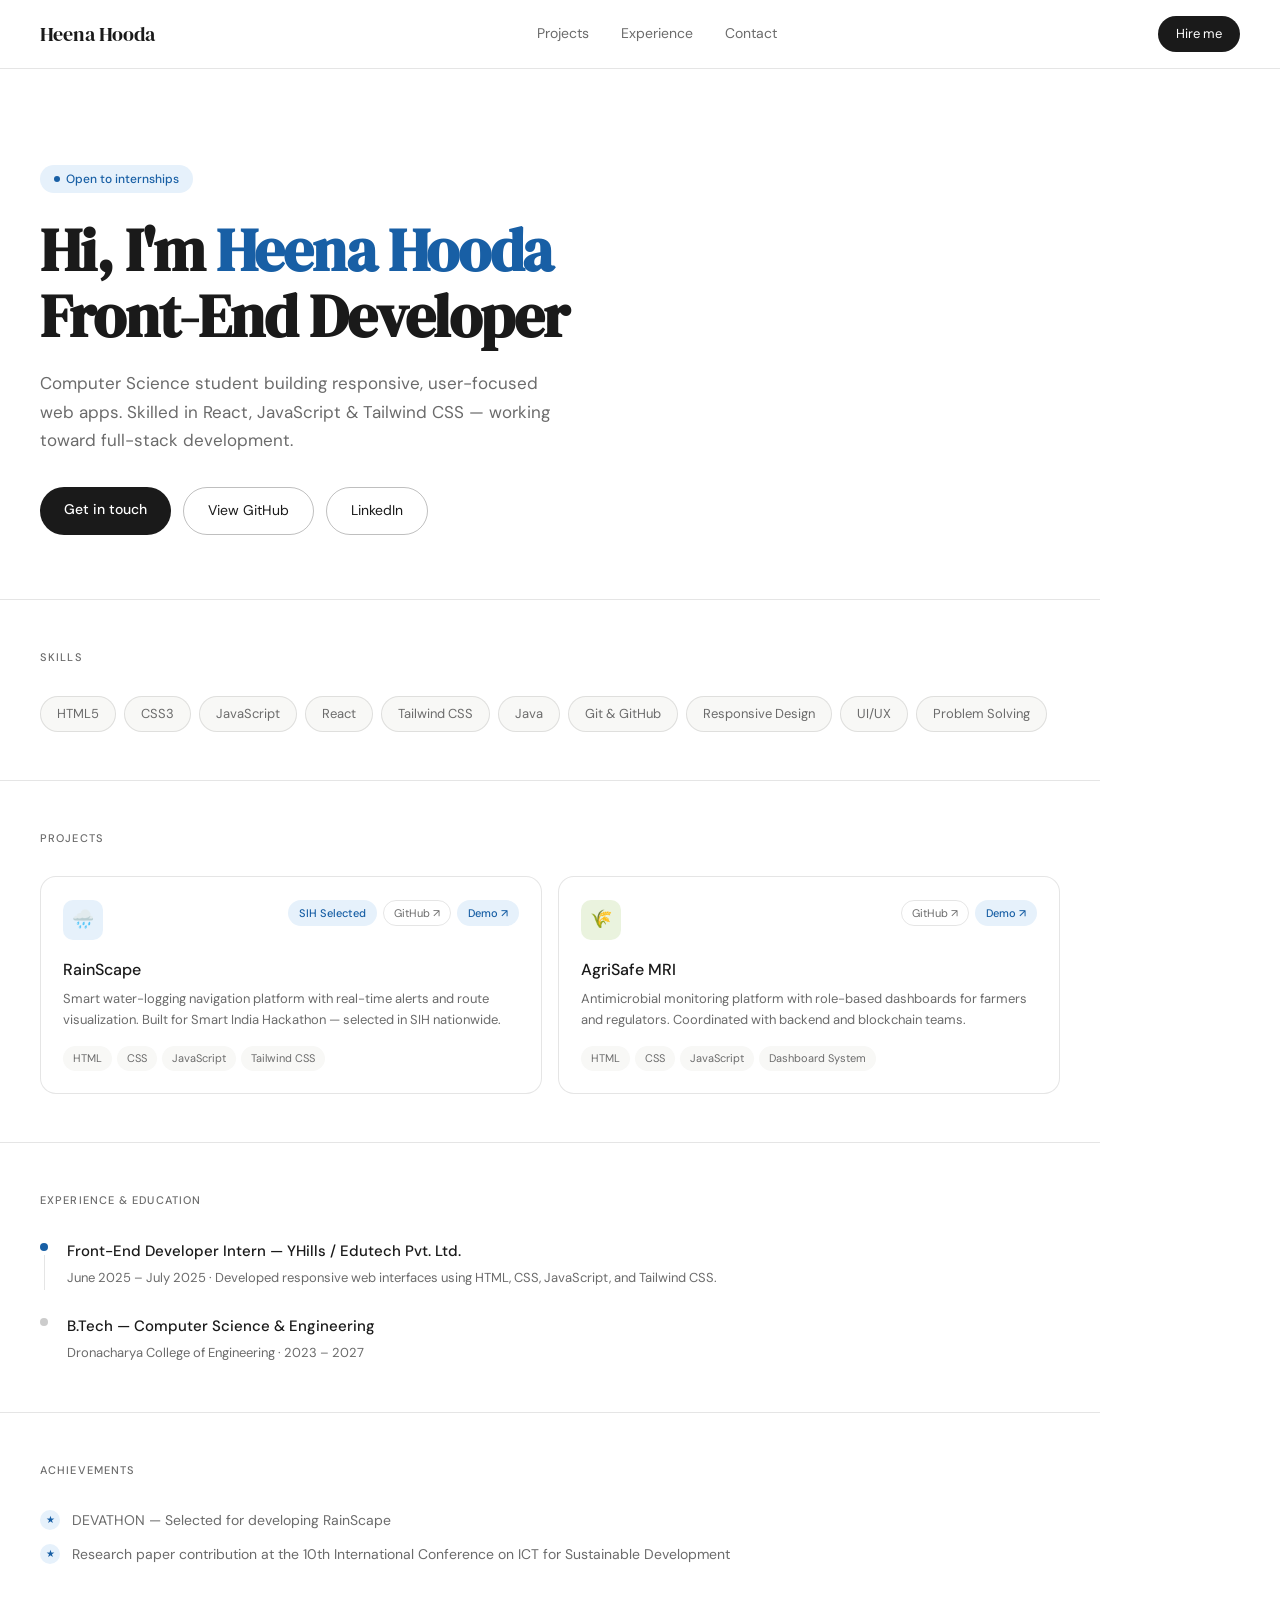
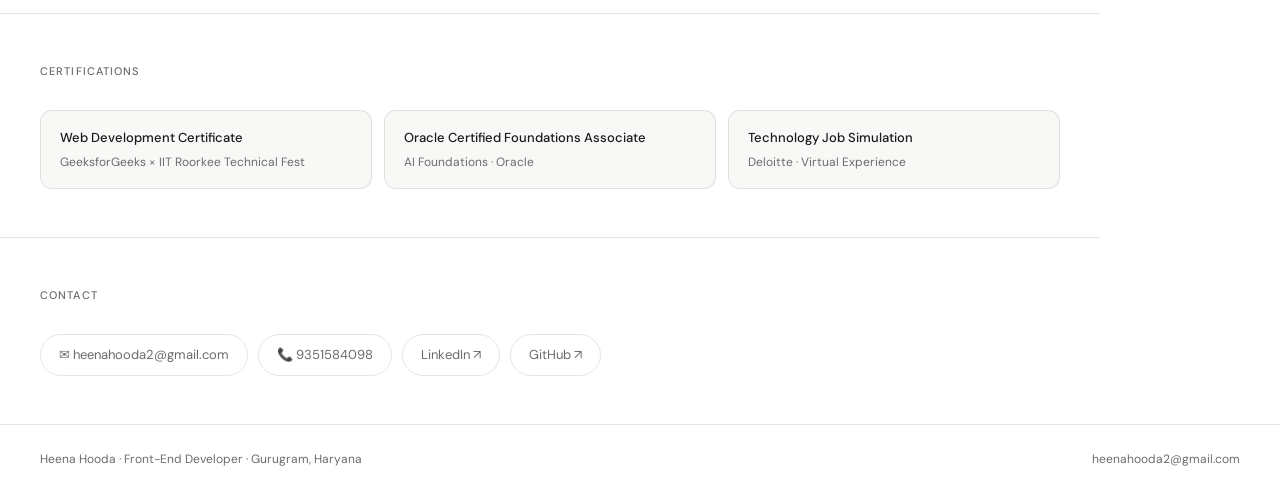
==== index.html @ 55fb8c52 "Update achievement description in index.html" ====
<!DOCTYPE html>
<html lang="en">
<head>
<meta charset="UTF-8">
<meta name="viewport" content="width=device-width, initial-scale=1.0">
<title>Heena Hooda — Front-End Developer</title>
<link href="https://fonts.googleapis.com/css2?family=DM+Sans:wght@300;400;500&family=DM+Serif+Display&display=swap" rel="stylesheet">
<style>
  *, *::before, *::after { margin: 0; padding: 0; box-sizing: border-box; }
  :root {
    --blue: #185FA5;
    --blue-light: #E6F1FB;
    --text: #1a1a1a;
    --muted: #6b6b6b;
    --border: rgba(0,0,0,0.1);
    --bg: #ffffff;
    --bg2: #f8f8f6;
  }
  html { scroll-behavior: smooth; }
  body { font-family: 'DM Sans', sans-serif; color: var(--text); background: var(--bg); font-size: 15px; line-height: 1.7; }
  a { text-decoration: none; color: inherit; }

  nav {
    position: sticky; top: 0; z-index: 100;
    background: rgba(255,255,255,0.92);
    backdrop-filter: blur(12px);
    border-bottom: 0.5px solid var(--border);
    display: flex; justify-content: space-between; align-items: center;
    padding: 1rem 2.5rem;
  }
  .nav-logo { font-family: 'DM Serif Display', serif; font-size: 20px; }
  .nav-links { display: flex; gap: 2rem; }
  .nav-links a { font-size: 14px; color: var(--muted); transition: color 0.2s; }
  .nav-links a:hover { color: var(--text); }
  .nav-cta { font-size: 13px; padding: 7px 18px; background: var(--text); color: white; border-radius: 100px; transition: opacity 0.2s; }
  .nav-cta:hover { opacity: 0.8; }

  .hero { padding: 6rem 2.5rem 4rem; max-width: 900px; }
  .hero-badge {
    display: inline-flex; align-items: center; gap: 6px;
    font-size: 12px; color: var(--blue); background: var(--blue-light);
    border-radius: 100px; padding: 4px 14px; margin-bottom: 1.5rem; font-weight: 500;
  }
  .hero-badge::before {
    content: ''; width: 6px; height: 6px; border-radius: 50%; background: var(--blue);
    animation: pulse 2s infinite;
  }
  @keyframes pulse { 0%,100%{opacity:1} 50%{opacity:0.3} }
  .hero h1 { font-family: 'DM Serif Display', serif; font-size: clamp(36px,6vw,60px); line-height: 1.1; letter-spacing: -1px; margin-bottom: 1.2rem; }
  .hero h1 em { font-style: normal; color: var(--blue); }
  .hero-sub { font-size: 17px; color: var(--muted); max-width: 520px; margin-bottom: 2rem; }
  .hero-btns { display: flex; gap: 12px; flex-wrap: wrap; }
  .btn-dark { background: var(--text); color: white; padding: 11px 24px; border-radius: 100px; font-size: 14px; font-weight: 500; transition: opacity 0.2s; }
  .btn-dark:hover { opacity: 0.8; }
  .btn-outline { background: transparent; color: var(--text); padding: 11px 24px; border-radius: 100px; font-size: 14px; border: 0.5px solid rgba(0,0,0,0.25); transition: border-color 0.2s; }
  .btn-outline:hover { border-color: var(--text); }

  section { padding: 3rem 2.5rem; border-top: 0.5px solid var(--border); max-width: 1100px; }
  .section-label { font-size: 11px; font-weight: 500; letter-spacing: 0.1em; text-transform: uppercase; color: var(--muted); margin-bottom: 1.8rem; }

  .skills-wrap { display: flex; flex-wrap: wrap; gap: 8px; }
  .skill { font-size: 13px; padding: 6px 16px; border-radius: 100px; border: 0.5px solid var(--border); color: var(--muted); background: var(--bg2); transition: border-color 0.2s, color 0.2s; }
  .skill:hover { border-color: var(--text); color: var(--text); }

  .projects-grid { display: grid; grid-template-columns: repeat(auto-fit, minmax(280px, 1fr)); gap: 16px; }
  .project-card { border: 0.5px solid var(--border); border-radius: 16px; padding: 1.4rem; background: var(--bg); transition: border-color 0.2s, transform 0.2s; }
  .project-card:hover { border-color: rgba(0,0,0,0.25); transform: translateY(-2px); }
  .card-top { display: flex; justify-content: space-between; align-items: flex-start; margin-bottom: 1rem; }
  .card-icon { width: 40px; height: 40px; border-radius: 10px; display: flex; align-items: center; justify-content: center; font-size: 18px; }
  .card-links { display: flex; gap: 6px; align-items: center; }
  .chip { font-size: 11px; padding: 3px 10px; border-radius: 100px; border: 0.5px solid var(--border); color: var(--muted); transition: color 0.2s; }
  .chip:hover { color: var(--text); }
  .chip-blue { background: var(--blue-light); color: var(--blue); border-color: transparent; font-weight: 500; }
  .card-title { font-size: 16px; font-weight: 500; margin-bottom: 6px; }
  .card-desc { font-size: 13px; color: var(--muted); line-height: 1.6; margin-bottom: 1rem; }
  .tag-row { display: flex; flex-wrap: wrap; gap: 5px; }
  .tag { font-size: 11px; padding: 3px 10px; border-radius: 100px; background: var(--bg2); color: var(--muted); }

  .timeline { display: flex; flex-direction: column; gap: 1.5rem; }
  .tl-item { display: flex; gap: 1.2rem; }
  .tl-left { display: flex; flex-direction: column; align-items: center; gap: 4px; padding-top: 4px; }
  .tl-dot { width: 8px; height: 8px; border-radius: 50%; background: var(--blue); flex-shrink: 0; }
  .tl-dot.gray { background: #ccc; }
  .tl-line { width: 1px; flex: 1; background: var(--border); min-height: 30px; }
  .tl-title { font-size: 15px; font-weight: 500; }
  .tl-sub { font-size: 13px; color: var(--muted); margin-top: 3px; }

  .ach-list { display: flex; flex-direction: column; gap: 12px; }
  .ach-item { display: flex; gap: 12px; align-items: flex-start; font-size: 14px; color: var(--muted); line-height: 1.6; }
  .ach-mark { width: 20px; height: 20px; border-radius: 50%; background: var(--blue-light); color: var(--blue); display: flex; align-items: center; justify-content: center; font-size: 10px; font-weight: 500; flex-shrink: 0; margin-top: 1px; }

  .cert-grid { display: grid; grid-template-columns: repeat(auto-fit, minmax(200px, 1fr)); gap: 12px; }
  .cert-card { border: 0.5px solid var(--border); border-radius: 12px; padding: 1rem 1.2rem; background: var(--bg2); }
  .cert-name { font-size: 13px; font-weight: 500; margin-bottom: 3px; }
  .cert-by { font-size: 12px; color: var(--muted); }

  .contact-chips { display: flex; flex-wrap: wrap; gap: 10px; }
  .contact-chip { display: flex; align-items: center; gap: 8px; font-size: 13px; color: var(--muted); border: 0.5px solid var(--border); padding: 9px 18px; border-radius: 100px; transition: color 0.2s, border-color 0.2s; }
  .contact-chip:hover { color: var(--text); border-color: rgba(0,0,0,0.3); }

  footer { border-top: 0.5px solid var(--border); padding: 1.5rem 2.5rem; font-size: 12px; color: var(--muted); display: flex; justify-content: space-between; flex-wrap: wrap; gap: 8px; }

  .fade-in { opacity: 0; transform: translateY(16px); transition: opacity 0.5s ease, transform 0.5s ease; }
  .fade-in.visible { opacity: 1; transform: translateY(0); }

  @media (max-width: 600px) {
    nav { padding: 1rem 1.2rem; }
    .nav-links { display: none; }
    .hero { padding: 3rem 1.2rem 2rem; }
    section { padding: 2rem 1.2rem; }
    footer { padding: 1rem 1.2rem; }
  }
</style>
</head>
<body>

<nav>
  <div class="nav-logo">Heena Hooda</div>
  <div class="nav-links">
    <a href="#projects">Projects</a>
    <a href="#experience">Experience</a>
    <a href="#contact">Contact</a>
  </div>
  <a class="nav-cta" href="mailto:heenahooda2@gmail.com">Hire me</a>
</nav>

<div class="hero fade-in">
  <div class="hero-badge">Open to internships</div>
  <h1>Hi, I'm <em>Heena Hooda</em><br>Front-End Developer</h1>
  <p class="hero-sub">Computer Science student building responsive, user-focused web apps. Skilled in React, JavaScript & Tailwind CSS — working toward full-stack development.</p>
  <div class="hero-btns">
    <a class="btn-dark" href="mailto:heenahooda2@gmail.com">Get in touch</a>
    <a class="btn-outline" href="https://github.com/heenahooda" target="_blank">View GitHub</a>
    <a class="btn-outline" href="https://linkedin.com/in/heena-hooda-870b40323" target="_blank">LinkedIn</a>
  </div>
</div>

<section class="fade-in">
  <div class="section-label">Skills</div>
  <div class="skills-wrap">
    <span class="skill">HTML5</span>
    <span class="skill">CSS3</span>
    <span class="skill">JavaScript</span>
    <span class="skill">React</span>
    <span class="skill">Tailwind CSS</span>
    <span class="skill">Java</span>
    <span class="skill">Git & GitHub</span>
    <span class="skill">Responsive Design</span>
    <span class="skill">UI/UX</span>
    <span class="skill">Problem Solving</span>
  </div>
</section>

<section id="projects" class="fade-in">
  <div class="section-label">Projects</div>
  <div class="projects-grid">
    <div class="project-card">
      <div class="card-top">
        <div class="card-icon" style="background:#E6F1FB;">🌧️</div>
        <div class="card-links">
          <span class="chip chip-blue">SIH Selected </span>
          <a class="chip" href="https://github.com/heenahooda/rainyscape-" target="_blank">GitHub ↗</a>
          <a class="chip chip-blue" href="https://github.com/heenahooda/rainyscape-" target="_blank">Demo ↗</a>
        </div>
      </div>
      <div class="card-title">RainScape</div>
      <div class="card-desc">Smart water-logging navigation platform with real-time alerts and route visualization. Built for Smart India Hackathon — selected in SIH nationwide.</div>
      <div class="tag-row">
        <span class="tag">HTML</span><span class="tag">CSS</span><span class="tag">JavaScript</span><span class="tag">Tailwind CSS</span>
      </div>
    </div>
    <div class="project-card">
      <div class="card-top">
        <div class="card-icon" style="background:#EAF3DE;">🌾</div>
        <div class="card-links">
          <a class="chip" href="https://github.com/heenahooda/agrismarty" target="_blank">GitHub ↗</a>
<a class="chip chip-blue" href="https://github.com/heenahooda/agrismarty" target="_blank">Demo ↗</a>
        </div>
      </div>
      <div class="card-title">AgriSafe MRI</div>
      <div class="card-desc">Antimicrobial monitoring platform with role-based dashboards for farmers and regulators. Coordinated with backend and blockchain teams.</div>
      <div class="tag-row">
        <span class="tag">HTML</span><span class="tag">CSS</span><span class="tag">JavaScript</span><span class="tag">Dashboard System</span>
      </div>
    </div>
  </div>
</section>

<section id="experience" class="fade-in">
  <div class="section-label">Experience & Education</div>
  <div class="timeline">
    <div class="tl-item">
      <div class="tl-left"><div class="tl-dot"></div><div class="tl-line"></div></div>
      <div>
        <div class="tl-title">Front-End Developer Intern — YHills / Edutech Pvt. Ltd.</div>
        <div class="tl-sub">June 2025 – July 2025 · Developed responsive web interfaces using HTML, CSS, JavaScript, and Tailwind CSS.</div>
      </div>
    </div>
    <div class="tl-item">
      <div class="tl-left"><div class="tl-dot gray"></div></div>
      <div>
        <div class="tl-title">B.Tech — Computer Science & Engineering</div>
        <div class="tl-sub">Dronacharya College of Engineering · 2023 – 2027</div>
      </div>
    </div>
  </div>
</section>

<section class="fade-in">
  <div class="section-label">Achievements</div>
  <div class="ach-list">
    <div class="ach-item"><div class="ach-mark">★</div> DEVATHON  — Selected for developing RainScape</div>
    <div class="ach-item"><div class="ach-mark">★</div>Research paper contribution at the 10th International Conference on ICT for Sustainable Development</div>
  </div>
</section>

<section class="fade-in">
  <div class="section-label">Certifications</div>
  <div class="cert-grid">
    <div class="cert-card"><div class="cert-name">Web Development Certificate</div><div class="cert-by">GeeksforGeeks × IIT Roorkee Technical Fest</div></div>
    <div class="cert-card"><div class="cert-name">Oracle Certified Foundations Associate</div><div class="cert-by">AI Foundations · Oracle</div></div>
    <div class="cert-card"><div class="cert-name">Technology Job Simulation</div><div class="cert-by">Deloitte · Virtual Experience</div></div>
  </div>
</section>

<section id="contact" class="fade-in">
  <div class="section-label">Contact</div>
  <div class="contact-chips">
    <a class="contact-chip" href="mailto:heenahooda2@gmail.com">✉ heenahooda2@gmail.com</a>
    <a class="contact-chip" href="tel:9351284098">📞 9351584098</a>
    <a class="contact-chip" href="https://linkedin.com/in/heena-hooda-870b40323" target="_blank">LinkedIn ↗</a>
    <a class="contact-chip" href="https://github.com/heenahooda/rainyscape-" target="_blank">GitHub ↗</a>
  </div>
</section>

<footer>
  <span>Heena Hooda · Front-End Developer · Gurugram, Haryana</span>
  <span>heenahooda2@gmail.com</span>
</footer>

<script>
  const observer = new IntersectionObserver((entries) => {
    entries.forEach(e => { if (e.isIntersecting) e.target.classList.add('visible'); });
  }, { threshold: 0.1 });
  document.querySelectorAll('.fade-in').forEach(el => observer.observe(el));
</script>

</body>
</html>
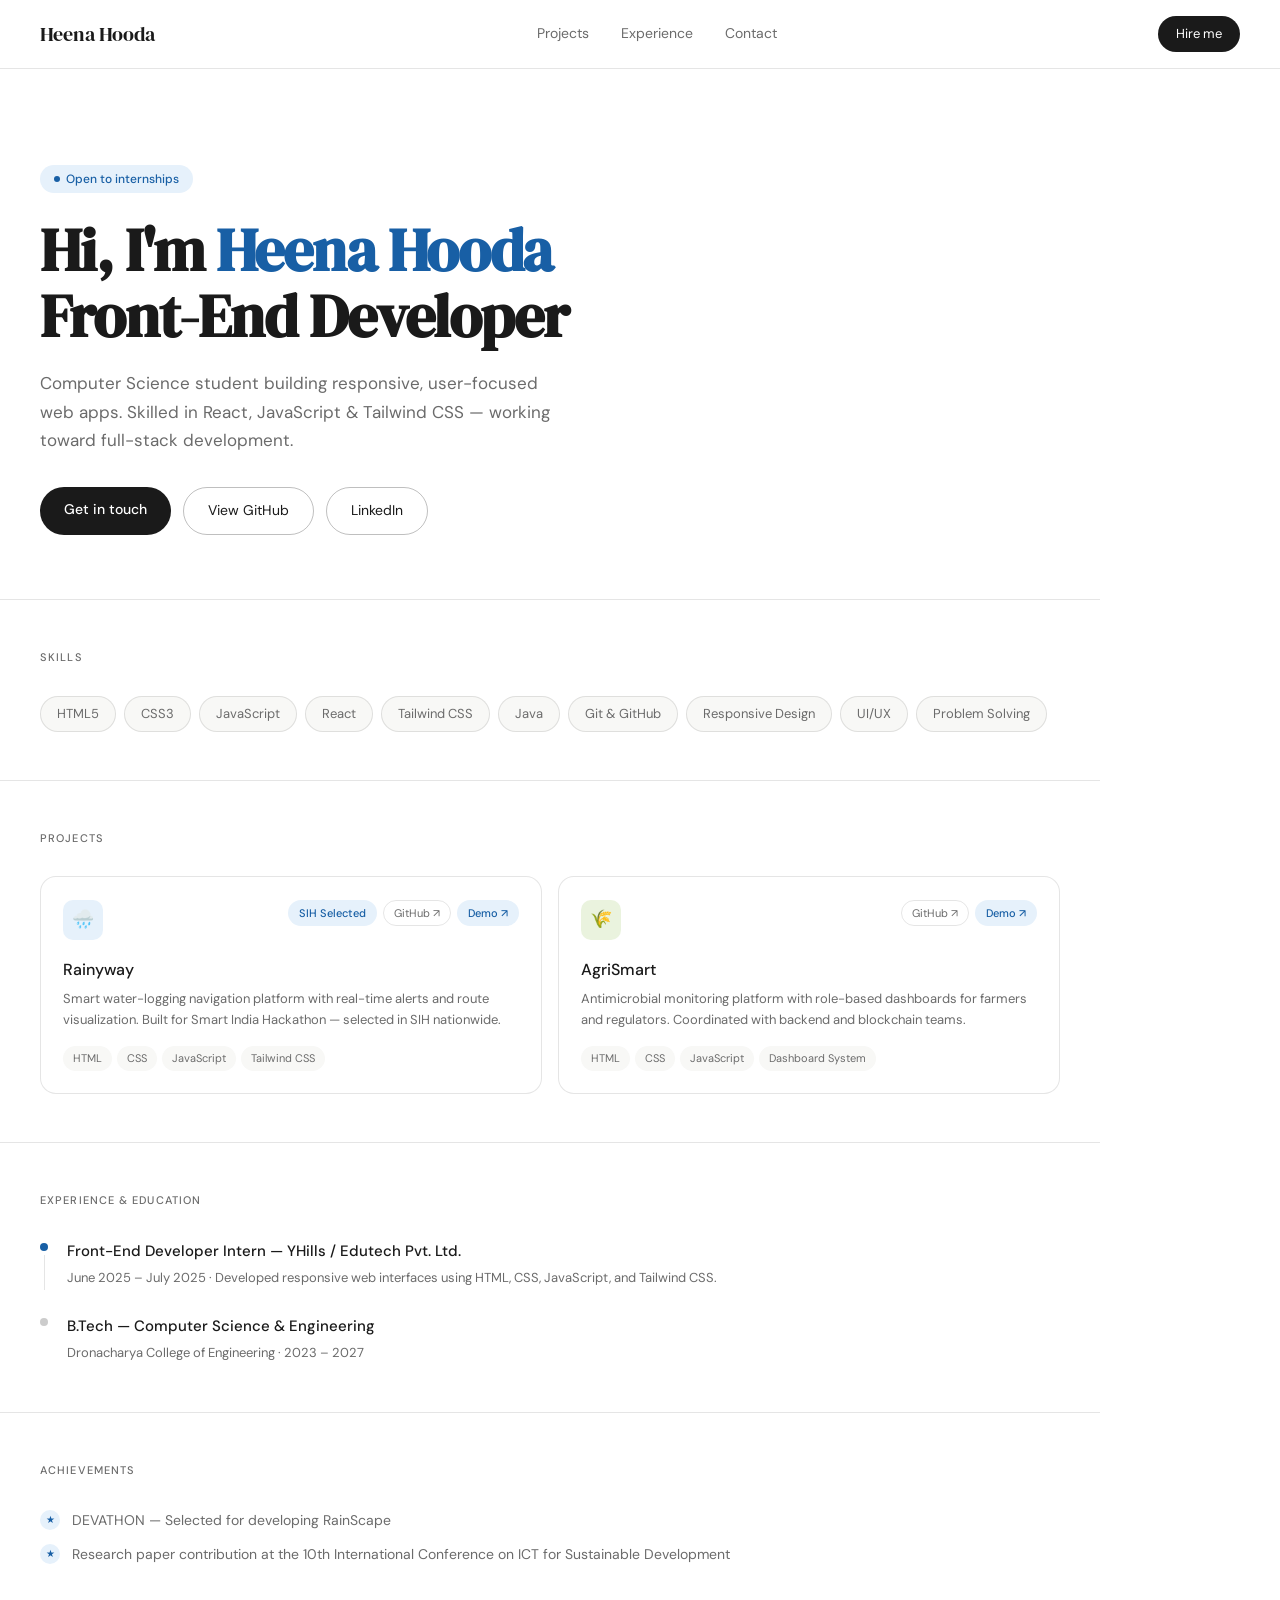
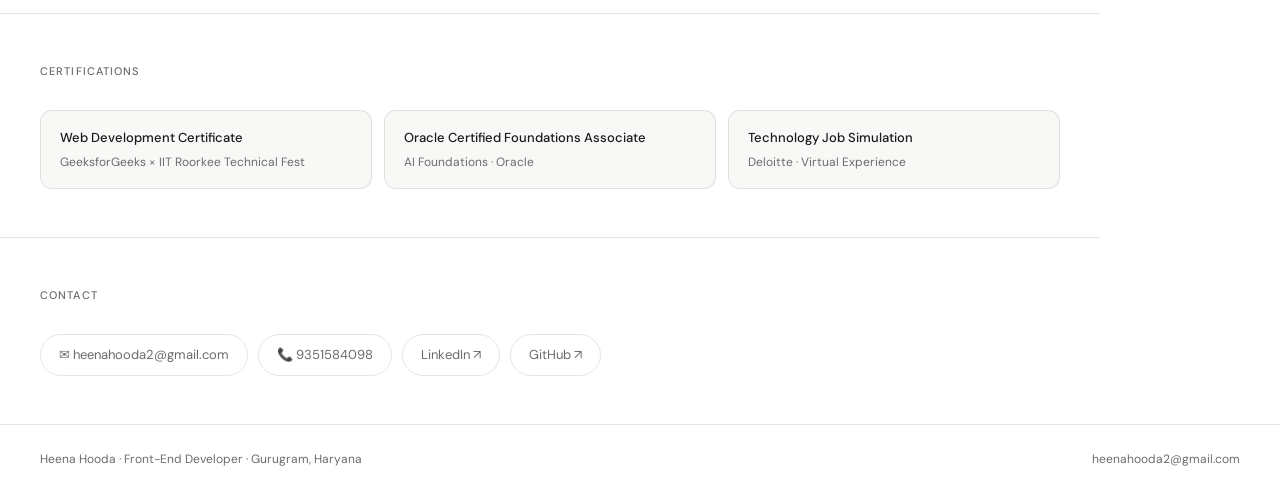
==== commit ffc182e0: "Update project titles in index.html" ====
--- a/index.html
+++ b/index.html
@@ -163,7 +163,7 @@
           <a class="chip chip-blue" href="https://github.com/heenahooda/rainyscape-" target="_blank">Demo ↗</a>
         </div>
       </div>
-      <div class="card-title">RainScape</div>
+      <div class="card-title">Rainyway </div>
       <div class="card-desc">Smart water-logging navigation platform with real-time alerts and route visualization. Built for Smart India Hackathon — selected in SIH nationwide.</div>
       <div class="tag-row">
         <span class="tag">HTML</span><span class="tag">CSS</span><span class="tag">JavaScript</span><span class="tag">Tailwind CSS</span>
@@ -177,7 +177,7 @@
 <a class="chip chip-blue" href="https://github.com/heenahooda/agrismarty" target="_blank">Demo ↗</a>
         </div>
       </div>
-      <div class="card-title">AgriSafe MRI</div>
+      <div class="card-title">AgriSmart </div>
       <div class="card-desc">Antimicrobial monitoring platform with role-based dashboards for farmers and regulators. Coordinated with backend and blockchain teams.</div>
       <div class="tag-row">
         <span class="tag">HTML</span><span class="tag">CSS</span><span class="tag">JavaScript</span><span class="tag">Dashboard System</span>
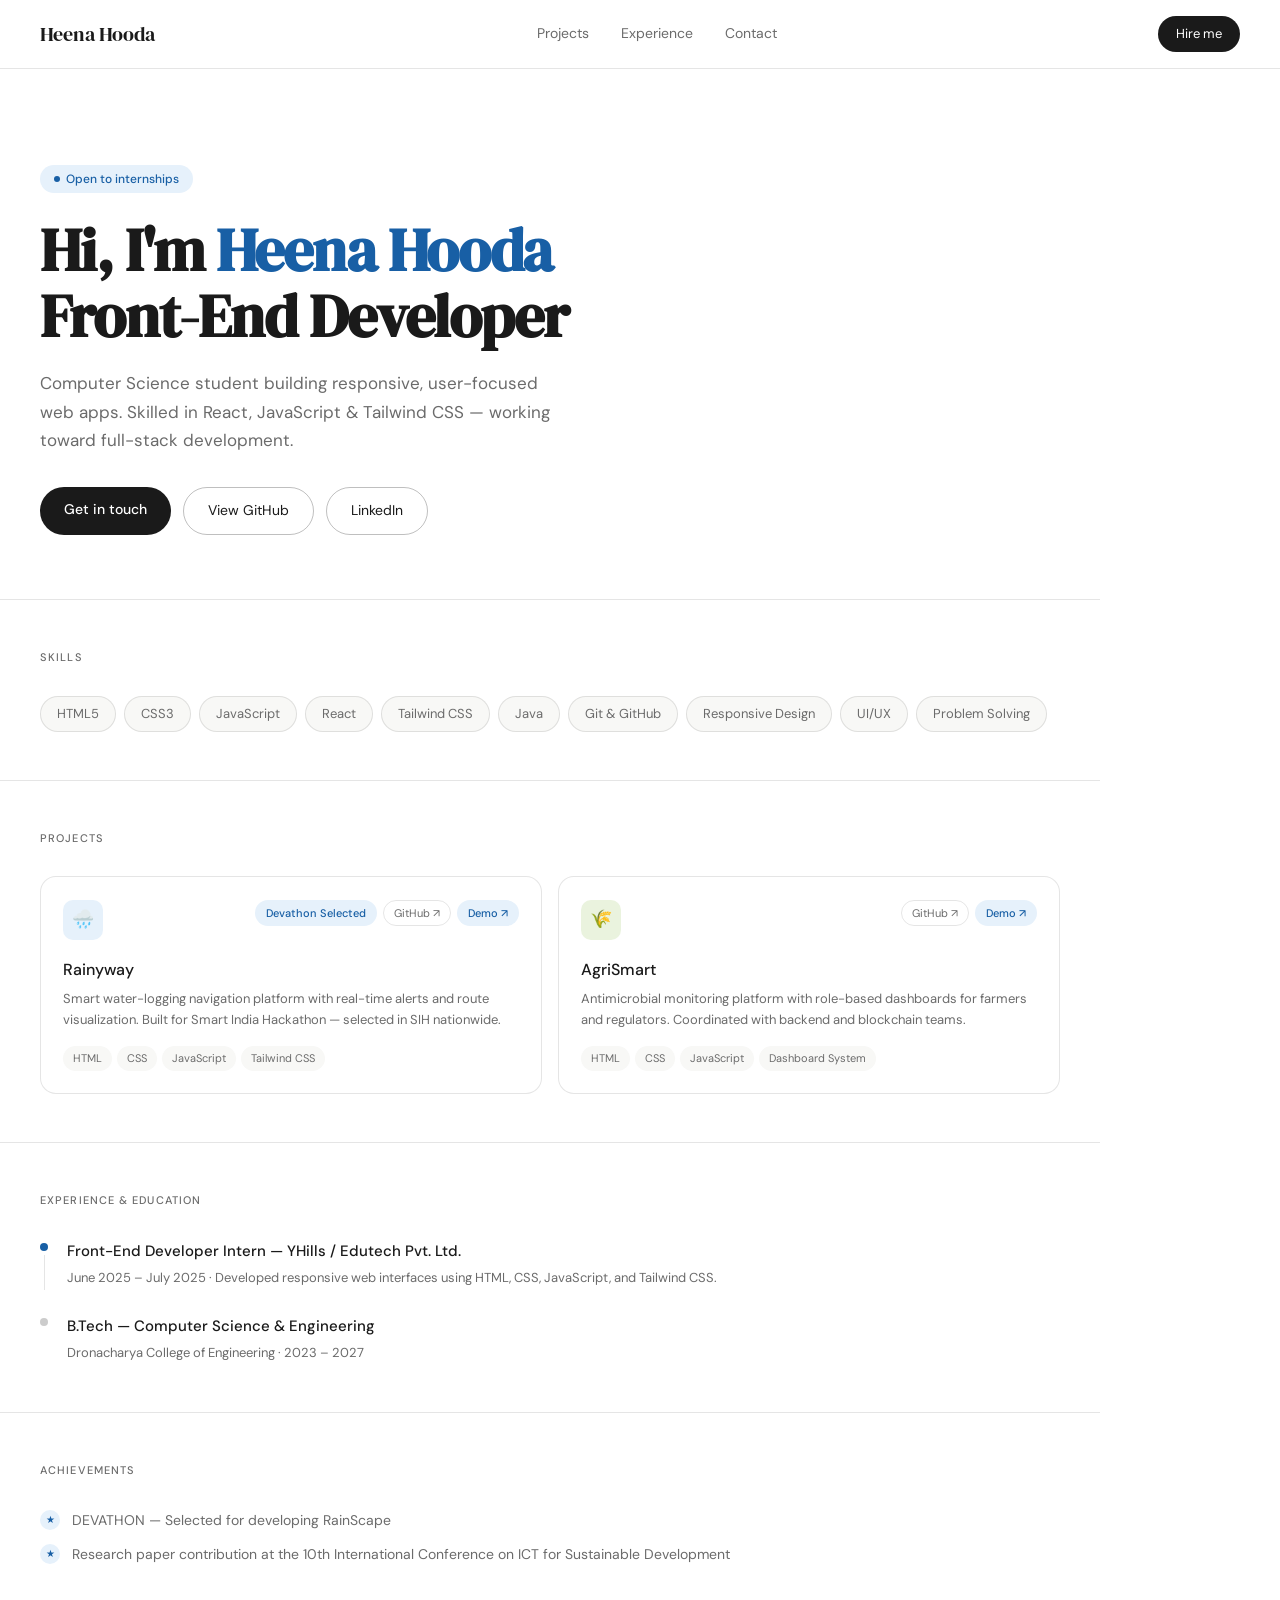
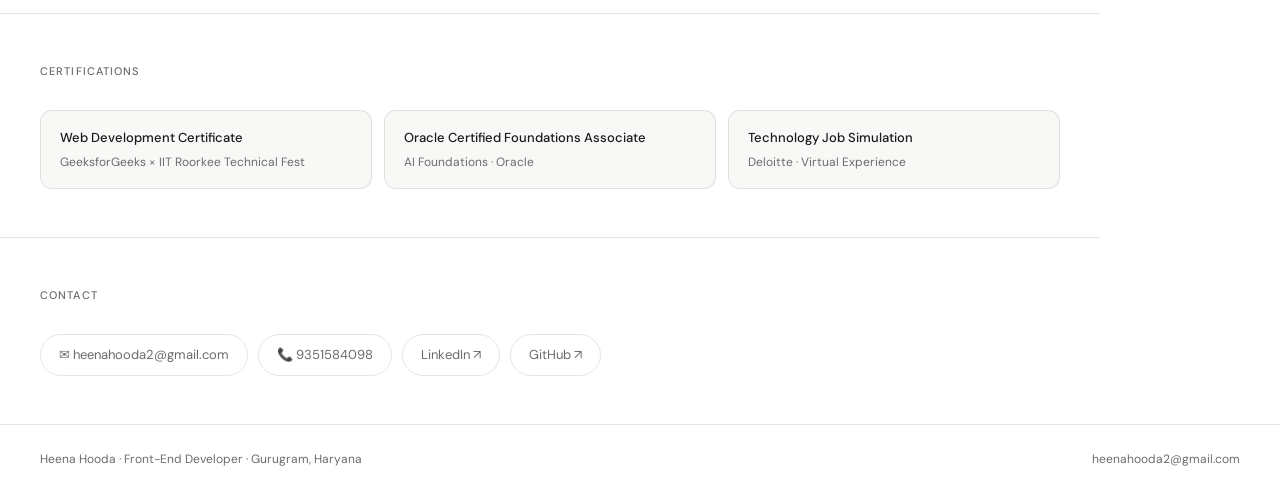
==== commit 804d310a: "Update index.html" ====
--- a/index.html
+++ b/index.html
@@ -158,7 +158,7 @@
       <div class="card-top">
         <div class="card-icon" style="background:#E6F1FB;">🌧️</div>
         <div class="card-links">
-          <span class="chip chip-blue">SIH Selected </span>
+          <span class="chip chip-blue"> Devathon  Selected </span>
           <a class="chip" href="https://github.com/heenahooda/rainyscape-" target="_blank">GitHub ↗</a>
           <a class="chip chip-blue" href="https://github.com/heenahooda/rainyscape-" target="_blank">Demo ↗</a>
         </div>
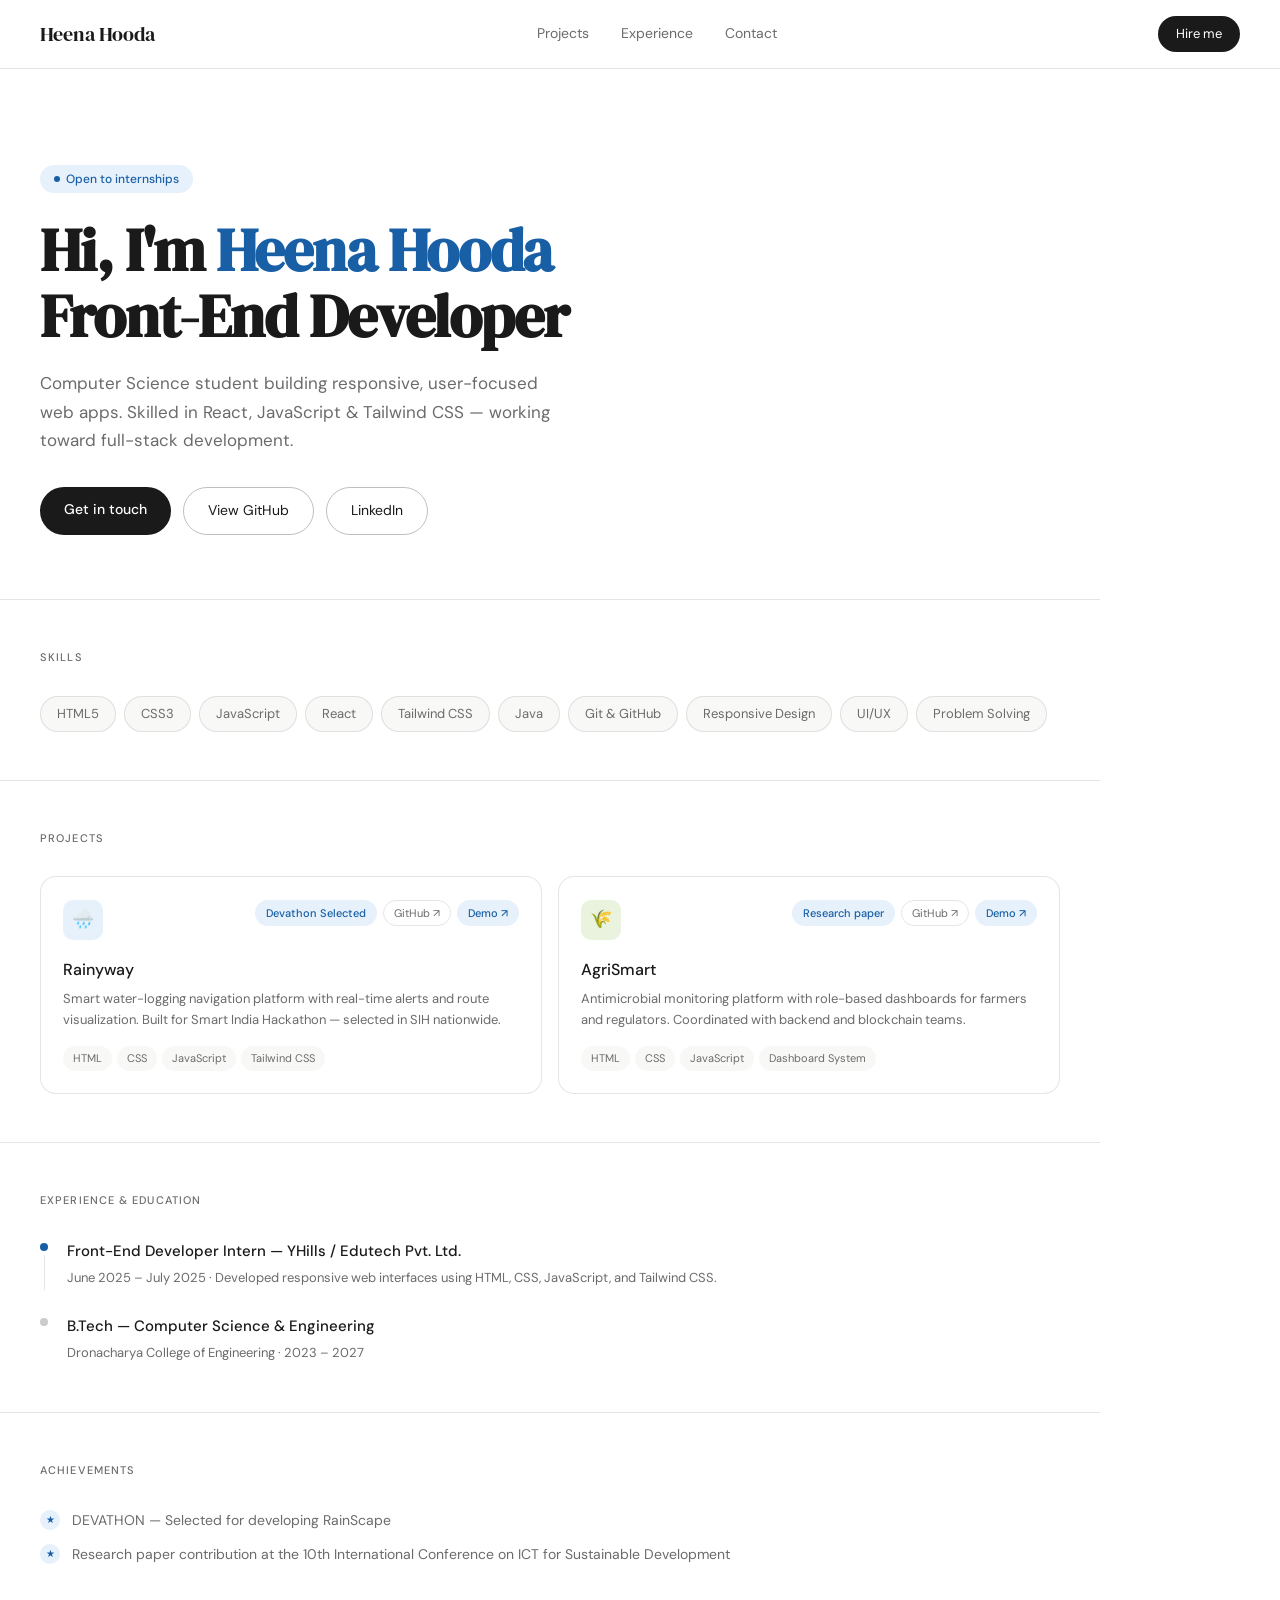
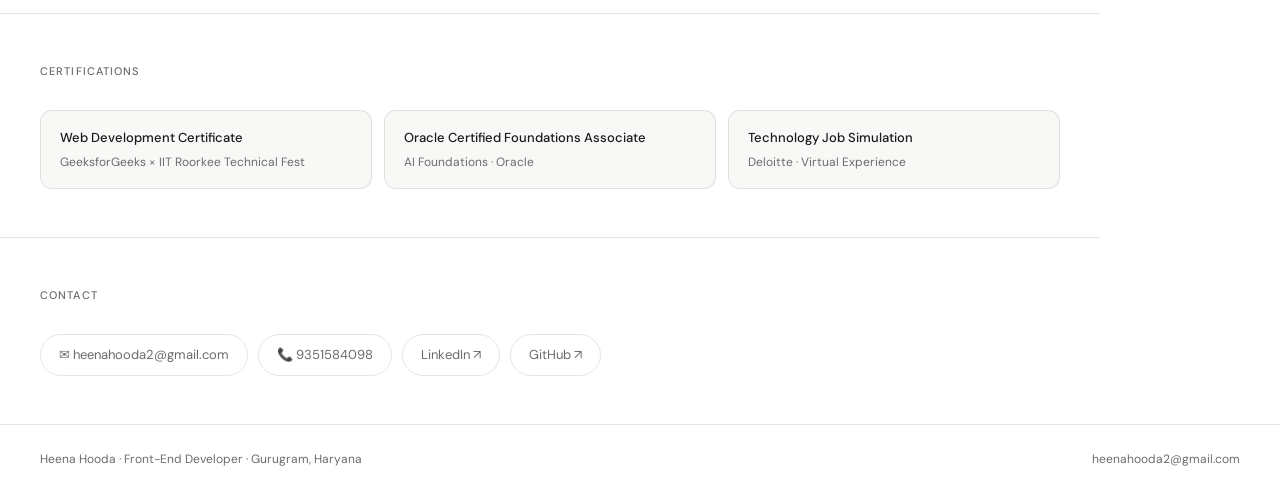
==== commit cefb9c81: "Add research paper  to project card" ====
--- a/index.html
+++ b/index.html
@@ -173,6 +173,7 @@
       <div class="card-top">
         <div class="card-icon" style="background:#EAF3DE;">🌾</div>
         <div class="card-links">
+          <span class="chip chip-blue"> Research paper </span>
           <a class="chip" href="https://github.com/heenahooda/agrismarty" target="_blank">GitHub ↗</a>
 <a class="chip chip-blue" href="https://github.com/heenahooda/agrismarty" target="_blank">Demo ↗</a>
         </div>
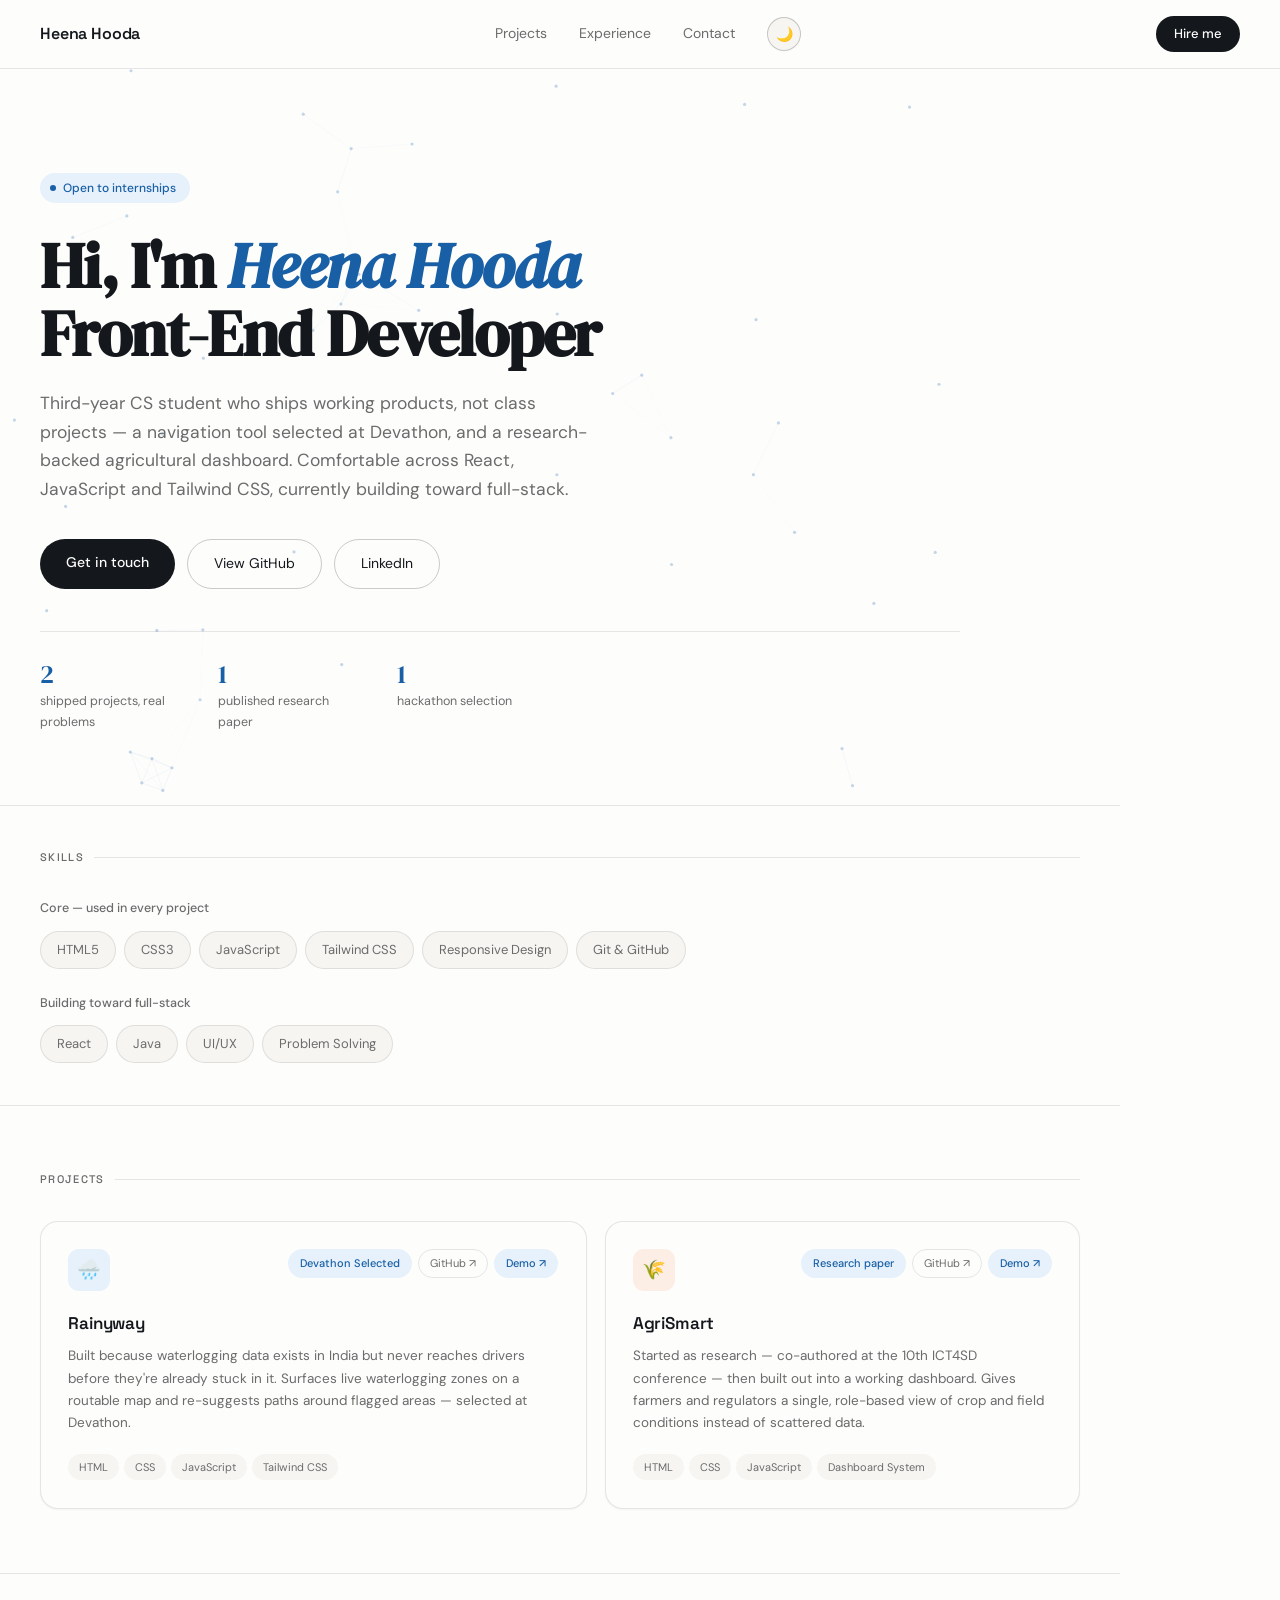
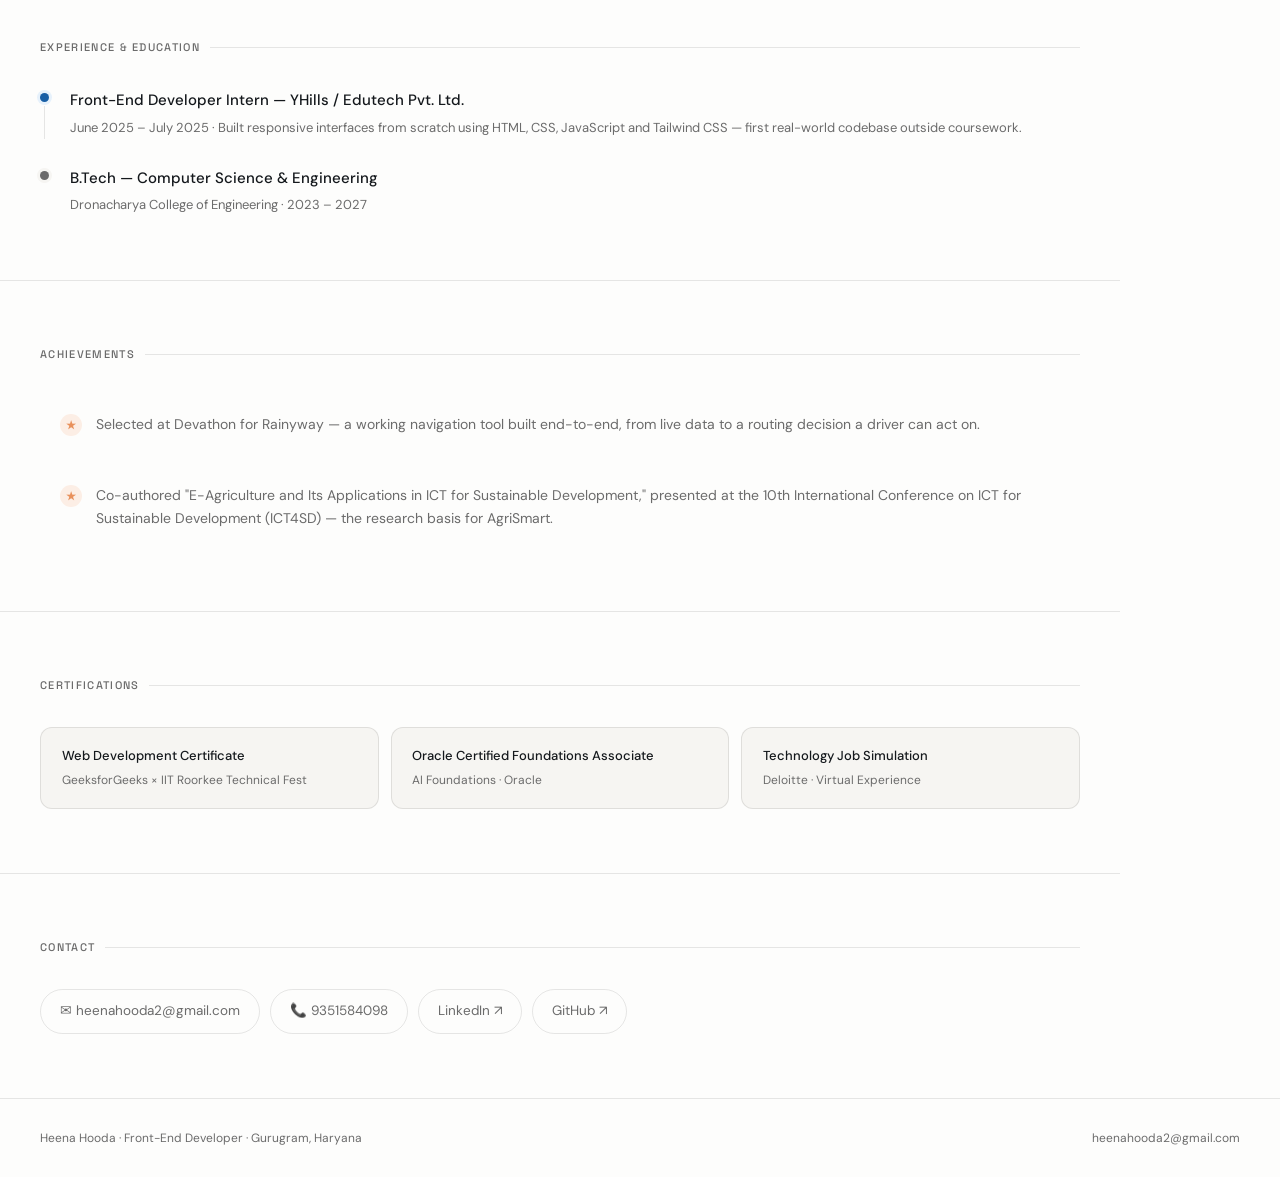
==== commit 0b0067fb: "Update index.html" ====
--- a/index.html
+++ b/index.html
@@ -4,111 +4,279 @@
 <meta charset="UTF-8">
 <meta name="viewport" content="width=device-width, initial-scale=1.0">
 <title>Heena Hooda — Front-End Developer</title>
-<link href="https://fonts.googleapis.com/css2?family=DM+Sans:wght@300;400;500&family=DM+Serif+Display&display=swap" rel="stylesheet">
+<link href="https://fonts.googleapis.com/css2?family=DM+Sans:wght@300;400;500;600&family=DM+Serif+Display:ital@0;1&family=Space+Grotesk:wght@400;500;600&display=swap" rel="stylesheet">
 <style>
   *, *::before, *::after { margin: 0; padding: 0; box-sizing: border-box; }
+
   :root {
     --blue: #185FA5;
     --blue-light: #E6F1FB;
-    --text: #1a1a1a;
+    --amber: #E8915C;
+    --amber-light: #FCEEE5;
+    --text: #14181c;
     --muted: #6b6b6b;
-    --border: rgba(0,0,0,0.1);
-    --bg: #ffffff;
-    --bg2: #f8f8f6;
-  }
+    --border: rgba(20,24,28,0.1);
+    --border-strong: rgba(20,24,28,0.22);
+    --bg: #fdfdfc;
+    --bg2: #f6f5f2;
+    --card-shadow: 0 1px 2px rgba(20,24,28,0.04);
+    --card-shadow-hover: 0 16px 40px -12px rgba(20,24,28,0.16);
+  }
+
+  html.dark {
+    --blue: #5B9FE3;
+    --blue-light: rgba(91,159,227,0.14);
+    --amber: #F0A878;
+    --amber-light: rgba(240,168,120,0.12);
+    --text: #EDEFF2;
+    --muted: #9097a0;
+    --border: rgba(237,239,242,0.1);
+    --border-strong: rgba(237,239,242,0.2);
+    --bg: #0E1115;
+    --bg2: #161A1F;
+    --card-shadow: 0 1px 2px rgba(0,0,0,0.3);
+    --card-shadow-hover: 0 20px 50px -12px rgba(0,0,0,0.5);
+  }
+
   html { scroll-behavior: smooth; }
-  body { font-family: 'DM Sans', sans-serif; color: var(--text); background: var(--bg); font-size: 15px; line-height: 1.7; }
+
+  body {
+    font-family: 'DM Sans', sans-serif;
+    color: var(--text);
+    background: var(--bg);
+    font-size: 15px;
+    line-height: 1.7;
+    transition: background 0.3s ease, color 0.3s ease;
+  }
+
+  @media (prefers-reduced-motion: reduce) {
+    html { scroll-behavior: auto; }
+    *, *::before, *::after { animation-duration: 0.01ms !important; transition-duration: 0.01ms !important; }
+  }
+
   a { text-decoration: none; color: inherit; }
-
+  :focus-visible { outline: 2px solid var(--blue); outline-offset: 3px; border-radius: 4px; }
+
+  .label-eyebrow {
+    font-family: 'Space Grotesk', sans-serif;
+    font-size: 11px;
+    font-weight: 500;
+    letter-spacing: 0.12em;
+    text-transform: uppercase;
+  }
+
+  /* ---------- NAV ---------- */
   nav {
     position: sticky; top: 0; z-index: 100;
-    background: rgba(255,255,255,0.92);
-    backdrop-filter: blur(12px);
+    background: color-mix(in srgb, var(--bg) 88%, transparent);
+    backdrop-filter: blur(14px);
     border-bottom: 0.5px solid var(--border);
     display: flex; justify-content: space-between; align-items: center;
     padding: 1rem 2.5rem;
   }
-  .nav-logo { font-family: 'DM Serif Display', serif; font-size: 20px; }
-  .nav-links { display: flex; gap: 2rem; }
-  .nav-links a { font-size: 14px; color: var(--muted); transition: color 0.2s; }
+  .nav-logo { font-family: 'Space Grotesk', sans-serif; font-weight: 600; font-size: 16px; letter-spacing: -0.01em; }
+  .nav-links { display: flex; gap: 2rem; align-items: center; }
+  .nav-links a { font-size: 14px; color: var(--muted); transition: color 0.2s; position: relative; }
+  .nav-links a::after {
+    content: ''; position: absolute; left: 0; bottom: -4px; width: 0; height: 1px;
+    background: var(--blue); transition: width 0.25s ease;
+  }
   .nav-links a:hover { color: var(--text); }
-  .nav-cta { font-size: 13px; padding: 7px 18px; background: var(--text); color: white; border-radius: 100px; transition: opacity 0.2s; }
-  .nav-cta:hover { opacity: 0.8; }
-
-  .hero { padding: 6rem 2.5rem 4rem; max-width: 900px; }
+  .nav-links a:hover::after { width: 100%; }
+
+  .theme-toggle {
+    width: 34px; height: 34px; border-radius: 50%; border: 0.5px solid var(--border-strong);
+    background: var(--bg2); display: flex; align-items: center; justify-content: center;
+    cursor: pointer; transition: border-color 0.2s, transform 0.2s;
+    font-size: 14px;
+  }
+  .theme-toggle:hover { border-color: var(--blue); transform: scale(1.06); }
+
+  .nav-cta {
+    font-size: 13px; padding: 7px 18px; background: var(--text); color: var(--bg);
+    border-radius: 100px; transition: opacity 0.2s, transform 0.2s; font-weight: 500;
+  }
+  .nav-cta:hover { opacity: 0.85; transform: translateY(-1px); }
+
+  /* ---------- HERO ---------- */
+  .hero {
+    position: relative;
+    padding: 6.5rem 2.5rem 4.5rem;
+    max-width: 1000px;
+    overflow: hidden;
+  }
+  #hero-canvas {
+    position: absolute; inset: 0; width: 100%; height: 100%;
+    pointer-events: none; opacity: 0.55;
+  }
+  .hero-content { position: relative; z-index: 2; }
+
   .hero-badge {
-    display: inline-flex; align-items: center; gap: 6px;
+    display: inline-flex; align-items: center; gap: 7px;
     font-size: 12px; color: var(--blue); background: var(--blue-light);
-    border-radius: 100px; padding: 4px 14px; margin-bottom: 1.5rem; font-weight: 500;
-  }
-  .hero-badge::before {
-    content: ''; width: 6px; height: 6px; border-radius: 50%; background: var(--blue);
-    animation: pulse 2s infinite;
-  }
+    border-radius: 100px; padding: 5px 14px 5px 10px; margin-bottom: 1.8rem; font-weight: 500;
+  }
+  .hero-badge .dot { width: 6px; height: 6px; border-radius: 50%; background: var(--blue); animation: pulse 2s infinite; }
   @keyframes pulse { 0%,100%{opacity:1} 50%{opacity:0.3} }
-  .hero h1 { font-family: 'DM Serif Display', serif; font-size: clamp(36px,6vw,60px); line-height: 1.1; letter-spacing: -1px; margin-bottom: 1.2rem; }
-  .hero h1 em { font-style: normal; color: var(--blue); }
-  .hero-sub { font-size: 17px; color: var(--muted); max-width: 520px; margin-bottom: 2rem; }
-  .hero-btns { display: flex; gap: 12px; flex-wrap: wrap; }
-  .btn-dark { background: var(--text); color: white; padding: 11px 24px; border-radius: 100px; font-size: 14px; font-weight: 500; transition: opacity 0.2s; }
-  .btn-dark:hover { opacity: 0.8; }
-  .btn-outline { background: transparent; color: var(--text); padding: 11px 24px; border-radius: 100px; font-size: 14px; border: 0.5px solid rgba(0,0,0,0.25); transition: border-color 0.2s; }
-  .btn-outline:hover { border-color: var(--text); }
-
-  section { padding: 3rem 2.5rem; border-top: 0.5px solid var(--border); max-width: 1100px; }
-  .section-label { font-size: 11px; font-weight: 500; letter-spacing: 0.1em; text-transform: uppercase; color: var(--muted); margin-bottom: 1.8rem; }
-
+
+  .hero h1 {
+    font-family: 'DM Serif Display', serif;
+    font-size: clamp(38px, 6.4vw, 64px);
+    line-height: 1.06;
+    letter-spacing: -1.2px;
+    margin-bottom: 1.3rem;
+  }
+  .hero h1 em { font-style: italic; color: var(--blue); }
+
+  .hero-sub {
+    font-size: 17.5px; color: var(--muted); max-width: 560px; margin-bottom: 2.2rem;
+    line-height: 1.65;
+  }
+
+  .hero-btns { display: flex; gap: 12px; flex-wrap: wrap; margin-bottom: 2.6rem; }
+
+  .btn-dark {
+    position: relative;
+    background: var(--text); color: var(--bg); padding: 12px 26px; border-radius: 100px;
+    font-size: 14px; font-weight: 500; transition: transform 0.25s cubic-bezier(.2,.8,.2,1), box-shadow 0.25s;
+    overflow: hidden;
+  }
+  .btn-dark:hover { transform: translateY(-2px); box-shadow: 0 10px 24px -8px rgba(0,0,0,0.35); }
+
+  .btn-outline {
+    background: transparent; color: var(--text); padding: 12px 26px; border-radius: 100px;
+    font-size: 14px; border: 0.5px solid var(--border-strong);
+    transition: border-color 0.2s, transform 0.25s cubic-bezier(.2,.8,.2,1), background 0.2s;
+  }
+  .btn-outline:hover { border-color: var(--blue); background: var(--blue-light); transform: translateY(-2px); }
+
+  .hero-stats {
+    display: flex; gap: 2.4rem; flex-wrap: wrap;
+    padding-top: 1.8rem; border-top: 0.5px solid var(--border);
+  }
+  .stat-num {
+    font-family: 'DM Serif Display', serif; font-size: 26px; color: var(--blue); line-height: 1;
+    margin-bottom: 4px;
+  }
+  .stat-label { font-size: 12.5px; color: var(--muted); max-width: 140px; }
+
+  /* ---------- SECTIONS ---------- */
+  section { padding: 4rem 2.5rem; border-top: 0.5px solid var(--border); max-width: 1120px; }
+  section.tight { padding-top: 2.6rem; padding-bottom: 2.6rem; }
+
+  .section-label {
+    font-family: 'Space Grotesk', sans-serif;
+    font-size: 11px; font-weight: 500; letter-spacing: 0.12em; text-transform: uppercase;
+    color: var(--muted); margin-bottom: 2rem;
+    display: flex; align-items: center; gap: 10px;
+  }
+  .section-label::after { content: ''; flex: 1; height: 0.5px; background: var(--border); }
+
+  /* ---------- SKILLS ---------- */
+  .skill-group-title { font-size: 12.5px; color: var(--muted); margin-bottom: 0.7rem; font-weight: 500; }
   .skills-wrap { display: flex; flex-wrap: wrap; gap: 8px; }
-  .skill { font-size: 13px; padding: 6px 16px; border-radius: 100px; border: 0.5px solid var(--border); color: var(--muted); background: var(--bg2); transition: border-color 0.2s, color 0.2s; }
-  .skill:hover { border-color: var(--text); color: var(--text); }
-
-  .projects-grid { display: grid; grid-template-columns: repeat(auto-fit, minmax(280px, 1fr)); gap: 16px; }
-  .project-card { border: 0.5px solid var(--border); border-radius: 16px; padding: 1.4rem; background: var(--bg); transition: border-color 0.2s, transform 0.2s; }
-  .project-card:hover { border-color: rgba(0,0,0,0.25); transform: translateY(-2px); }
-  .card-top { display: flex; justify-content: space-between; align-items: flex-start; margin-bottom: 1rem; }
-  .card-icon { width: 40px; height: 40px; border-radius: 10px; display: flex; align-items: center; justify-content: center; font-size: 18px; }
-  .card-links { display: flex; gap: 6px; align-items: center; }
-  .chip { font-size: 11px; padding: 3px 10px; border-radius: 100px; border: 0.5px solid var(--border); color: var(--muted); transition: color 0.2s; }
-  .chip:hover { color: var(--text); }
+  .skill {
+    font-size: 13px; padding: 7px 16px; border-radius: 100px; border: 0.5px solid var(--border);
+    color: var(--muted); background: var(--bg2);
+    transition: border-color 0.2s, color 0.2s, transform 0.2s, background 0.2s;
+  }
+  .skill:hover { border-color: var(--blue); color: var(--text); background: var(--blue-light); transform: translateY(-1px); }
+
+  /* ---------- PROJECTS ---------- */
+  .projects-grid { display: grid; grid-template-columns: 1.15fr 1fr; gap: 18px; }
+  @media (max-width: 800px) { .projects-grid { grid-template-columns: 1fr; } }
+
+  .project-card {
+    border: 0.5px solid var(--border); border-radius: 18px; padding: 1.7rem;
+    background: var(--bg); box-shadow: var(--card-shadow);
+    transition: border-color 0.25s, transform 0.3s cubic-bezier(.2,.8,.2,1), box-shadow 0.3s;
+    position: relative;
+  }
+  .project-card:hover {
+    border-color: var(--border-strong); transform: translateY(-4px);
+    box-shadow: var(--card-shadow-hover);
+  }
+  .card-top { display: flex; justify-content: space-between; align-items: flex-start; margin-bottom: 1.1rem; gap: 0.8rem; }
+  .card-icon {
+    width: 42px; height: 42px; border-radius: 11px; display: flex; align-items: center;
+    justify-content: center; font-size: 19px; flex-shrink: 0;
+  }
+  .card-links { display: flex; gap: 6px; align-items: center; flex-wrap: wrap; justify-content: flex-end; }
+  .chip {
+    font-size: 11px; padding: 4px 11px; border-radius: 100px; border: 0.5px solid var(--border);
+    color: var(--muted); transition: color 0.2s, border-color 0.2s;
+  }
+  .chip:hover { color: var(--text); border-color: var(--border-strong); }
   .chip-blue { background: var(--blue-light); color: var(--blue); border-color: transparent; font-weight: 500; }
-  .card-title { font-size: 16px; font-weight: 500; margin-bottom: 6px; }
-  .card-desc { font-size: 13px; color: var(--muted); line-height: 1.6; margin-bottom: 1rem; }
+  .card-title {
+    font-family: 'Space Grotesk', sans-serif; font-size: 17px; font-weight: 600; margin-bottom: 8px;
+    letter-spacing: -0.01em;
+  }
+  .card-desc { font-size: 13.5px; color: var(--muted); line-height: 1.65; margin-bottom: 1.2rem; }
   .tag-row { display: flex; flex-wrap: wrap; gap: 5px; }
-  .tag { font-size: 11px; padding: 3px 10px; border-radius: 100px; background: var(--bg2); color: var(--muted); }
-
-  .timeline { display: flex; flex-direction: column; gap: 1.5rem; }
-  .tl-item { display: flex; gap: 1.2rem; }
-  .tl-left { display: flex; flex-direction: column; align-items: center; gap: 4px; padding-top: 4px; }
-  .tl-dot { width: 8px; height: 8px; border-radius: 50%; background: var(--blue); flex-shrink: 0; }
-  .tl-dot.gray { background: #ccc; }
+  .tag { font-size: 11px; padding: 4px 11px; border-radius: 100px; background: var(--bg2); color: var(--muted); }
+
+  /* ---------- TIMELINE ---------- */
+  .timeline { display: flex; flex-direction: column; gap: 1.7rem; }
+  .tl-item { display: flex; gap: 1.3rem; }
+  .tl-left { display: flex; flex-direction: column; align-items: center; gap: 4px; padding-top: 5px; }
+  .tl-dot { width: 9px; height: 9px; border-radius: 50%; background: var(--blue); flex-shrink: 0; box-shadow: 0 0 0 3px var(--blue-light); }
+  .tl-dot.gray { background: var(--muted); box-shadow: 0 0 0 3px var(--bg2); }
   .tl-line { width: 1px; flex: 1; background: var(--border); min-height: 30px; }
   .tl-title { font-size: 15px; font-weight: 500; }
-  .tl-sub { font-size: 13px; color: var(--muted); margin-top: 3px; }
-
-  .ach-list { display: flex; flex-direction: column; gap: 12px; }
-  .ach-item { display: flex; gap: 12px; align-items: flex-start; font-size: 14px; color: var(--muted); line-height: 1.6; }
-  .ach-mark { width: 20px; height: 20px; border-radius: 50%; background: var(--blue-light); color: var(--blue); display: flex; align-items: center; justify-content: center; font-size: 10px; font-weight: 500; flex-shrink: 0; margin-top: 1px; }
-
+  .tl-sub { font-size: 13px; color: var(--muted); margin-top: 4px; line-height: 1.6; }
+
+  /* ---------- ACHIEVEMENTS ---------- */
+  .ach-list { display: flex; flex-direction: column; gap: 14px; }
+  .ach-item {
+    display: flex; gap: 14px; align-items: flex-start; font-size: 14px; color: var(--muted);
+    line-height: 1.65; padding: 1rem 1.2rem; border-radius: 12px;
+    border: 0.5px solid transparent; transition: border-color 0.2s, background 0.2s;
+  }
+  .ach-item:hover { border-color: var(--border); background: var(--bg2); }
+  .ach-mark {
+    width: 22px; height: 22px; border-radius: 50%; background: var(--amber-light); color: var(--amber);
+    display: flex; align-items: center; justify-content: center; font-size: 11px; font-weight: 600;
+    flex-shrink: 0; margin-top: 1px;
+  }
+
+  /* ---------- CERTIFICATIONS ---------- */
   .cert-grid { display: grid; grid-template-columns: repeat(auto-fit, minmax(200px, 1fr)); gap: 12px; }
-  .cert-card { border: 0.5px solid var(--border); border-radius: 12px; padding: 1rem 1.2rem; background: var(--bg2); }
+  .cert-card {
+    border: 0.5px solid var(--border); border-radius: 12px; padding: 1.1rem 1.3rem; background: var(--bg2);
+    transition: border-color 0.2s, transform 0.2s;
+  }
+  .cert-card:hover { border-color: var(--border-strong); transform: translateY(-2px); }
   .cert-name { font-size: 13px; font-weight: 500; margin-bottom: 3px; }
   .cert-by { font-size: 12px; color: var(--muted); }
 
+  /* ---------- CONTACT ---------- */
   .contact-chips { display: flex; flex-wrap: wrap; gap: 10px; }
-  .contact-chip { display: flex; align-items: center; gap: 8px; font-size: 13px; color: var(--muted); border: 0.5px solid var(--border); padding: 9px 18px; border-radius: 100px; transition: color 0.2s, border-color 0.2s; }
-  .contact-chip:hover { color: var(--text); border-color: rgba(0,0,0,0.3); }
-
-  footer { border-top: 0.5px solid var(--border); padding: 1.5rem 2.5rem; font-size: 12px; color: var(--muted); display: flex; justify-content: space-between; flex-wrap: wrap; gap: 8px; }
-
-  .fade-in { opacity: 0; transform: translateY(16px); transition: opacity 0.5s ease, transform 0.5s ease; }
+  .contact-chip {
+    display: flex; align-items: center; gap: 9px; font-size: 13.5px; color: var(--muted);
+    border: 0.5px solid var(--border); padding: 10px 19px; border-radius: 100px;
+    transition: color 0.2s, border-color 0.2s, transform 0.2s, background 0.2s;
+  }
+  .contact-chip:hover {
+    color: var(--text); border-color: var(--blue); background: var(--blue-light);
+    transform: translateY(-2px);
+  }
+
+  footer {
+    border-top: 0.5px solid var(--border); padding: 1.8rem 2.5rem; font-size: 12px; color: var(--muted);
+    display: flex; justify-content: space-between; flex-wrap: wrap; gap: 8px;
+  }
+
+  .fade-in { opacity: 0; transform: translateY(18px); transition: opacity 0.6s ease, transform 0.6s ease; }
   .fade-in.visible { opacity: 1; transform: translateY(0); }
 
   @media (max-width: 600px) {
     nav { padding: 1rem 1.2rem; }
     .nav-links { display: none; }
-    .hero { padding: 3rem 1.2rem 2rem; }
-    section { padding: 2rem 1.2rem; }
-    footer { padding: 1rem 1.2rem; }
+    .hero { padding: 3.5rem 1.2rem 2.2rem; }
+    section { padding: 2.4rem 1.2rem; }
+    footer { padding: 1.2rem 1.2rem; }
+    .hero-stats { gap: 1.6rem; }
   }
 </style>
 </head>
@@ -120,34 +288,60 @@
     <a href="#projects">Projects</a>
     <a href="#experience">Experience</a>
     <a href="#contact">Contact</a>
+    <button class="theme-toggle" id="theme-toggle" aria-label="Toggle dark mode" type="button">🌙</button>
   </div>
   <a class="nav-cta" href="mailto:heenahooda2@gmail.com">Hire me</a>
 </nav>
 
 <div class="hero fade-in">
-  <div class="hero-badge">Open to internships</div>
-  <h1>Hi, I'm <em>Heena Hooda</em><br>Front-End Developer</h1>
-  <p class="hero-sub">Computer Science student building responsive, user-focused web apps. Skilled in React, JavaScript & Tailwind CSS — working toward full-stack development.</p>
-  <div class="hero-btns">
-    <a class="btn-dark" href="mailto:heenahooda2@gmail.com">Get in touch</a>
-    <a class="btn-outline" href="https://github.com/heenahooda" target="_blank">View GitHub</a>
-    <a class="btn-outline" href="https://linkedin.com/in/heena-hooda-870b40323" target="_blank">LinkedIn</a>
+  <canvas id="hero-canvas" aria-hidden="true"></canvas>
+  <div class="hero-content">
+    <div class="hero-badge"><span class="dot"></span>Open to internships</div>
+    <h1>Hi, I'm <em>Heena Hooda</em><br>Front-End Developer</h1>
+    <p class="hero-sub">Third-year CS student who ships working products, not class projects — a navigation tool selected at Devathon, and a research-backed agricultural dashboard. Comfortable across React, JavaScript and Tailwind CSS, currently building toward full-stack.</p>
+    <div class="hero-btns">
+      <a class="btn-dark" href="mailto:heenahooda2@gmail.com">Get in touch</a>
+      <a class="btn-outline" href="https://github.com/heenahooda" target="_blank">View GitHub</a>
+      <a class="btn-outline" href="https://linkedin.com/in/heena-hooda-870b40323" target="_blank">LinkedIn</a>
+    </div>
+    <div class="hero-stats">
+      <div>
+        <div class="stat-num">2</div>
+        <div class="stat-label">shipped projects, real problems</div>
+      </div>
+      <div>
+        <div class="stat-num">1</div>
+        <div class="stat-label">published research paper</div>
+      </div>
+      <div>
+        <div class="stat-num">1</div>
+        <div class="stat-label">hackathon selection</div>
+      </div>
+    </div>
   </div>
 </div>
 
-<section class="fade-in">
+<section class="fade-in tight">
   <div class="section-label">Skills</div>
-  <div class="skills-wrap">
-    <span class="skill">HTML5</span>
-    <span class="skill">CSS3</span>
-    <span class="skill">JavaScript</span>
-    <span class="skill">React</span>
-    <span class="skill">Tailwind CSS</span>
-    <span class="skill">Java</span>
-    <span class="skill">Git & GitHub</span>
-    <span class="skill">Responsive Design</span>
-    <span class="skill">UI/UX</span>
-    <span class="skill">Problem Solving</span>
+  <div style="margin-bottom: 1.5rem;">
+    <div class="skill-group-title">Core — used in every project</div>
+    <div class="skills-wrap">
+      <span class="skill">HTML5</span>
+      <span class="skill">CSS3</span>
+      <span class="skill">JavaScript</span>
+      <span class="skill">Tailwind CSS</span>
+      <span class="skill">Responsive Design</span>
+      <span class="skill">Git & GitHub</span>
+    </div>
+  </div>
+  <div>
+    <div class="skill-group-title">Building toward full-stack</div>
+    <div class="skills-wrap">
+      <span class="skill">React</span>
+      <span class="skill">Java</span>
+      <span class="skill">UI/UX</span>
+      <span class="skill">Problem Solving</span>
+    </div>
   </div>
 </section>
 
@@ -156,7 +350,7 @@
   <div class="projects-grid">
     <div class="project-card">
       <div class="card-top">
-        <div class="card-icon" style="background:#E6F1FB;">🌧️</div>
+        <div class="card-icon" style="background:var(--blue-light);">🌧️</div>
         <div class="card-links">
           <span class="chip chip-blue"> Devathon  Selected </span>
           <a class="chip" href="https://github.com/heenahooda/rainyscape-" target="_blank">GitHub ↗</a>
@@ -164,14 +358,14 @@
         </div>
       </div>
       <div class="card-title">Rainyway </div>
-      <div class="card-desc">Smart water-logging navigation platform with real-time alerts and route visualization. Built for Smart India Hackathon — selected in SIH nationwide.</div>
+      <div class="card-desc">Built because waterlogging data exists in India but never reaches drivers before they're already stuck in it. Surfaces live waterlogging zones on a routable map and re-suggests paths around flagged areas — selected at Devathon.</div>
       <div class="tag-row">
         <span class="tag">HTML</span><span class="tag">CSS</span><span class="tag">JavaScript</span><span class="tag">Tailwind CSS</span>
       </div>
     </div>
     <div class="project-card">
       <div class="card-top">
-        <div class="card-icon" style="background:#EAF3DE;">🌾</div>
+        <div class="card-icon" style="background:var(--amber-light);">🌾</div>
         <div class="card-links">
           <span class="chip chip-blue"> Research paper </span>
           <a class="chip" href="https://github.com/heenahooda/agrismarty" target="_blank">GitHub ↗</a>
@@ -179,7 +373,7 @@
         </div>
       </div>
       <div class="card-title">AgriSmart </div>
-      <div class="card-desc">Antimicrobial monitoring platform with role-based dashboards for farmers and regulators. Coordinated with backend and blockchain teams.</div>
+      <div class="card-desc">Started as research — co-authored at the 10th ICT4SD conference — then built out into a working dashboard. Gives farmers and regulators a single, role-based view of crop and field conditions instead of scattered data.</div>
       <div class="tag-row">
         <span class="tag">HTML</span><span class="tag">CSS</span><span class="tag">JavaScript</span><span class="tag">Dashboard System</span>
       </div>
@@ -194,7 +388,7 @@
       <div class="tl-left"><div class="tl-dot"></div><div class="tl-line"></div></div>
       <div>
         <div class="tl-title">Front-End Developer Intern — YHills / Edutech Pvt. Ltd.</div>
-        <div class="tl-sub">June 2025 – July 2025 · Developed responsive web interfaces using HTML, CSS, JavaScript, and Tailwind CSS.</div>
+        <div class="tl-sub">June 2025 – July 2025 · Built responsive interfaces from scratch using HTML, CSS, JavaScript and Tailwind CSS — first real-world codebase outside coursework.</div>
       </div>
     </div>
     <div class="tl-item">
@@ -210,8 +404,8 @@
 <section class="fade-in">
   <div class="section-label">Achievements</div>
   <div class="ach-list">
-    <div class="ach-item"><div class="ach-mark">★</div> DEVATHON  — Selected for developing RainScape</div>
-    <div class="ach-item"><div class="ach-mark">★</div>Research paper contribution at the 10th International Conference on ICT for Sustainable Development</div>
+    <div class="ach-item"><div class="ach-mark">★</div> Selected at Devathon for Rainyway — a working navigation tool built end-to-end, from live data to a routing decision a driver can act on.</div>
+    <div class="ach-item"><div class="ach-mark">★</div> Co-authored "E-Agriculture and Its Applications in ICT for Sustainable Development," presented at the 10th International Conference on ICT for Sustainable Development (ICT4SD) — the research basis for AgriSmart.</div>
   </div>
 </section>
 
@@ -228,7 +422,7 @@
   <div class="section-label">Contact</div>
   <div class="contact-chips">
     <a class="contact-chip" href="mailto:heenahooda2@gmail.com">✉ heenahooda2@gmail.com</a>
-    <a class="contact-chip" href="tel:9351284098">📞 9351584098</a>
+    <a class="contact-chip" href="tel:9351584098">📞 9351584098</a>
     <a class="contact-chip" href="https://linkedin.com/in/heena-hooda-870b40323" target="_blank">LinkedIn ↗</a>
     <a class="contact-chip" href="https://github.com/heenahooda/rainyscape-" target="_blank">GitHub ↗</a>
   </div>
@@ -240,10 +434,142 @@
 </footer>
 
 <script>
+  // Scroll-triggered fade-ins
   const observer = new IntersectionObserver((entries) => {
     entries.forEach(e => { if (e.isIntersecting) e.target.classList.add('visible'); });
   }, { threshold: 0.1 });
   document.querySelectorAll('.fade-in').forEach(el => observer.observe(el));
+
+  // Dark mode: respect system preference, allow manual override, no flash
+  const root = document.documentElement;
+  const toggle = document.getElementById('theme-toggle');
+  const stored = localStorage.getItem('theme');
+  const prefersDark = window.matchMedia('(prefers-color-scheme: dark)').matches;
+
+  function applyTheme(isDark) {
+    root.classList.toggle('dark', isDark);
+    toggle.textContent = isDark ? '☀️' : '🌙';
+  }
+  applyTheme(stored ? stored === 'dark' : prefersDark);
+
+  toggle.addEventListener('click', () => {
+    const isDark = !root.classList.contains('dark');
+    applyTheme(isDark);
+    localStorage.setItem('theme', isDark ? 'dark' : 'light');
+  });
+
+  // Signature hero element: cursor-reactive data-trail graph.
+  // Mirrors the "live data over a routable surface" idea behind Rainyway —
+  // a network of points that drift, connect when close, and lean toward the cursor.
+  (function () {
+    const canvas = document.getElementById('hero-canvas');
+    const ctx = canvas.getContext('2d');
+    const heroEl = canvas.closest('.hero');
+    let width, height, dpr;
+    let points = [];
+    let mouse = { x: -9999, y: -9999, active: false };
+    let raf = null;
+
+    const prefersReducedMotion = window.matchMedia('(prefers-reduced-motion: reduce)').matches;
+
+    function resize() {
+      const rect = heroEl.getBoundingClientRect();
+      dpr = Math.min(window.devicePixelRatio || 1, 2);
+      width = rect.width;
+      height = rect.height;
+      canvas.width = width * dpr;
+      canvas.height = height * dpr;
+      canvas.style.width = width + 'px';
+      canvas.style.height = height + 'px';
+      ctx.scale(dpr, dpr);
+
+      const count = Math.min(46, Math.floor((width * height) / 14000));
+      points = Array.from({ length: count }, () => ({
+        x: Math.random() * width,
+        y: Math.random() * height,
+        vx: (Math.random() - 0.5) * 0.18,
+        vy: (Math.random() - 0.5) * 0.18,
+      }));
+    }
+
+    function isDark() { return root.classList.contains('dark'); }
+
+    function draw() {
+      ctx.clearRect(0, 0, width, height);
+      const lineColor = isDark() ? 'rgba(91,159,227,' : 'rgba(24,95,165,';
+      const dotColor = isDark() ? 'rgba(91,159,227,' : 'rgba(24,95,165,';
+
+      for (const p of points) {
+        p.x += p.vx;
+        p.y += p.vy;
+        if (p.x < 0 || p.x > width) p.vx *= -1;
+        if (p.y < 0 || p.y > height) p.vy *= -1;
+
+        if (mouse.active) {
+          const dx = mouse.x - p.x, dy = mouse.y - p.y;
+          const dist = Math.sqrt(dx * dx + dy * dy);
+          if (dist < 160 && dist > 0.01) {
+            p.x += (dx / dist) * 0.12;
+            p.y += (dy / dist) * 0.12;
+          }
+        }
+      }
+
+      for (let i = 0; i < points.length; i++) {
+        for (let j = i + 1; j < points.length; j++) {
+          const dx = points[i].x - points[j].x, dy = points[i].y - points[j].y;
+          const dist = Math.sqrt(dx * dx + dy * dy);
+          if (dist < 95) {
+            ctx.strokeStyle = lineColor + (0.12 * (1 - dist / 95)) + ')';
+            ctx.lineWidth = 1;
+            ctx.beginPath();
+            ctx.moveTo(points[i].x, points[i].y);
+            ctx.lineTo(points[j].x, points[j].y);
+            ctx.stroke();
+          }
+        }
+      }
+
+      for (const p of points) {
+        let r = 1.6;
+        let alpha = 0.45;
+        if (mouse.active) {
+          const dx = mouse.x - p.x, dy = mouse.y - p.y;
+          const dist = Math.sqrt(dx * dx + dy * dy);
+          if (dist < 160) {
+            const t = 1 - dist / 160;
+            r = 1.6 + t * 1.8;
+            alpha = 0.45 + t * 0.4;
+          }
+        }
+        ctx.fillStyle = dotColor + alpha + ')';
+        ctx.beginPath();
+        ctx.arc(p.x, p.y, r, 0, Math.PI * 2);
+        ctx.fill();
+      }
+
+      raf = requestAnimationFrame(draw);
+    }
+
+    function handleMove(e) {
+      const rect = heroEl.getBoundingClientRect();
+      mouse.x = e.clientX - rect.left;
+      mouse.y = e.clientY - rect.top;
+      mouse.active = true;
+    }
+    function handleLeave() { mouse.active = false; }
+
+    resize();
+    window.addEventListener('resize', resize);
+    heroEl.addEventListener('pointermove', handleMove);
+    heroEl.addEventListener('pointerleave', handleLeave);
+
+    if (!prefersReducedMotion) {
+      raf = requestAnimationFrame(draw);
+    } else {
+      draw(); // render one static frame, no loop
+    }
+  })();
 </script>
 
 </body>
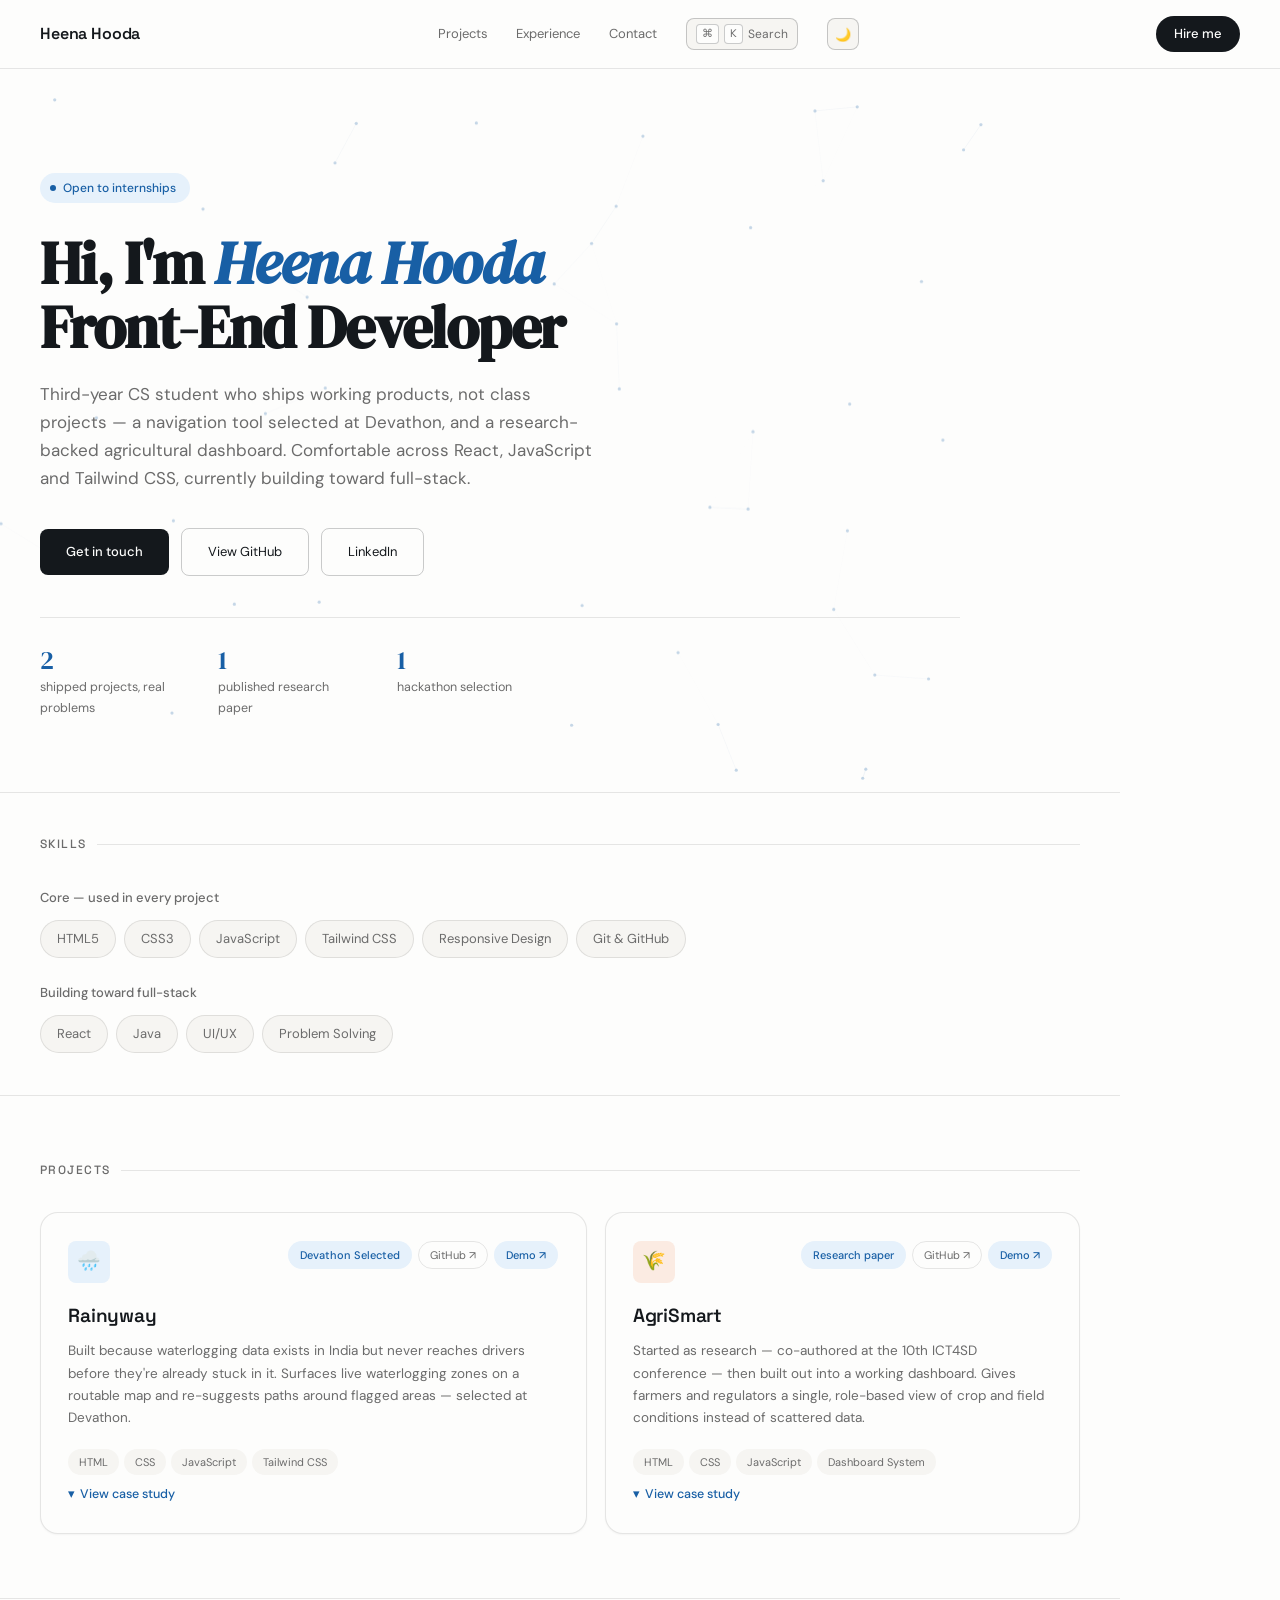
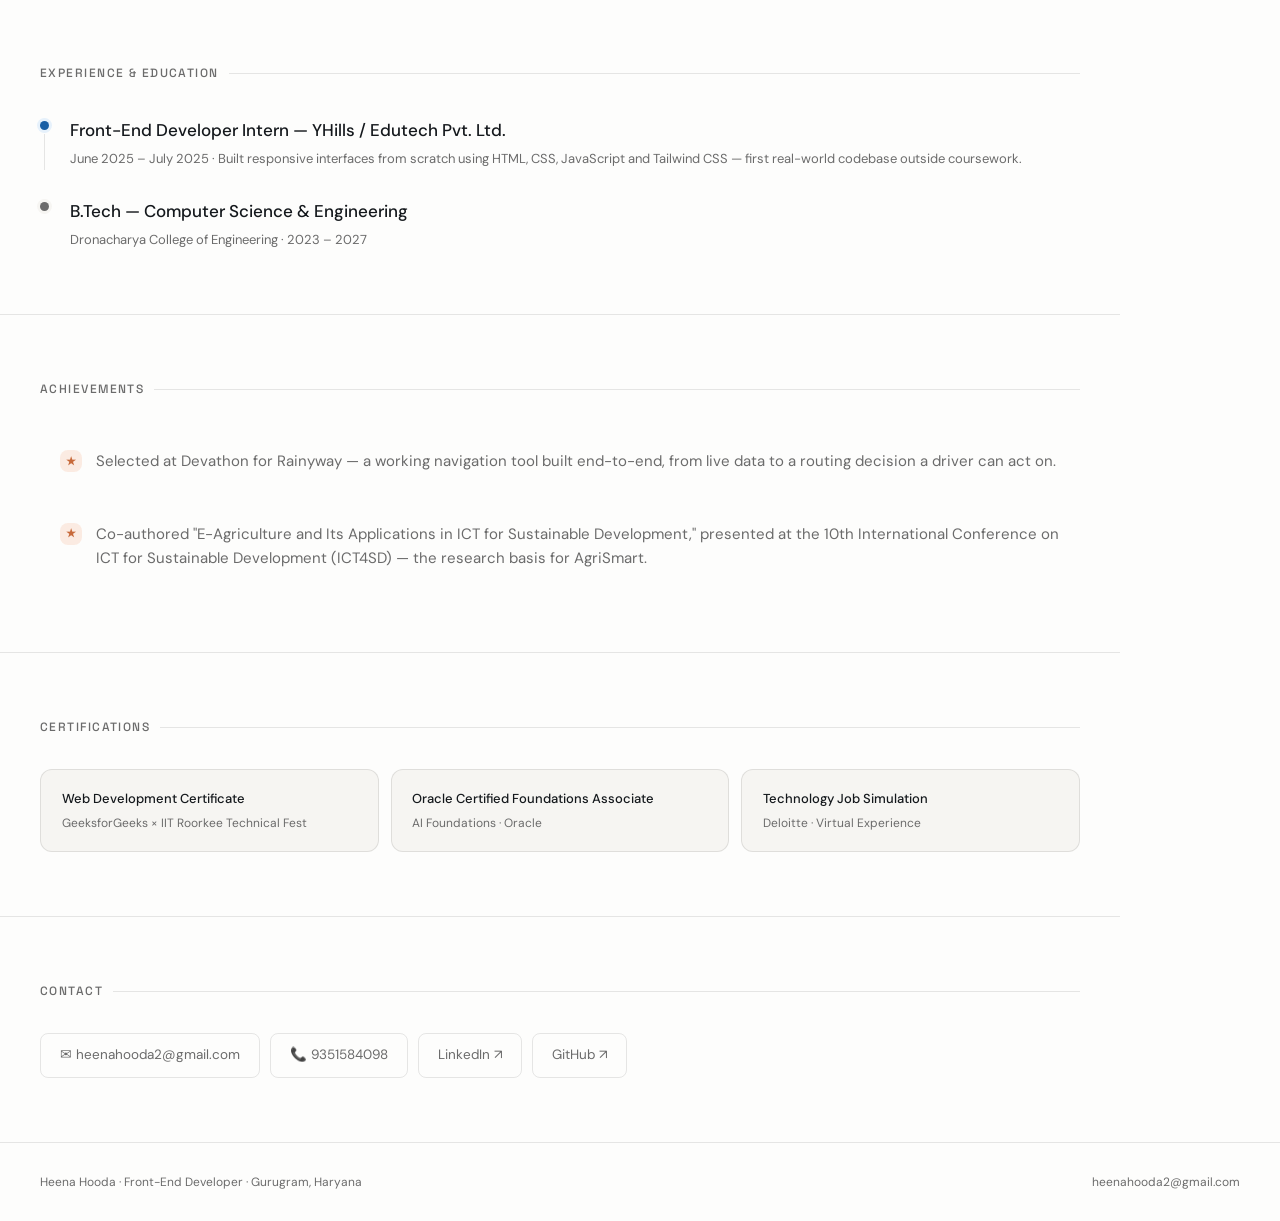
==== commit 543566eb: "Refactor styles and add command palette Updated CSS variables for better theming and responsiveness." ====
--- a/index.html
+++ b/index.html
@@ -3,6 +3,7 @@
 <head>
 <meta charset="UTF-8">
 <meta name="viewport" content="width=device-width, initial-scale=1.0">
+<meta name="description" content="Heena Hooda — front-end developer. Rainyway, a Devathon-selected waterlogging navigation tool, and AgriSmart, a research-backed agricultural dashboard.">
 <title>Heena Hooda — Front-End Developer</title>
 <link href="https://fonts.googleapis.com/css2?family=DM+Sans:wght@300;400;500;600&family=DM+Serif+Display:ital@0;1&family=Space+Grotesk:wght@400;500;600&display=swap" rel="stylesheet">
 <style>
@@ -11,8 +12,8 @@
   :root {
     --blue: #185FA5;
     --blue-light: #E6F1FB;
-    --amber: #E8915C;
-    --amber-light: #FCEEE5;
+    --amber: #C76A3B;
+    --amber-light: #FBEBE2;
     --text: #14181c;
     --muted: #6b6b6b;
     --border: rgba(20,24,28,0.1);
@@ -20,14 +21,27 @@
     --bg: #fdfdfc;
     --bg2: #f6f5f2;
     --card-shadow: 0 1px 2px rgba(20,24,28,0.04);
-    --card-shadow-hover: 0 16px 40px -12px rgba(20,24,28,0.16);
+    --card-shadow-hover: 0 16px 36px -14px rgba(20,24,28,0.18);
+
+    /* type scale, ratio 1.25 */
+    --fs-caption: 12px;
+    --fs-small: 13px;
+    --fs-body: 15px;
+    --fs-body-lg: 17px;
+    --fs-h3: 19px;
+    --fs-h2: 28px;
+    --fs-h1: clamp(38px, 6.2vw, 60px);
+
+    --radius-sm: 8px;
+    --radius-md: 12px;
+    --radius-lg: 18px;
   }
 
   html.dark {
     --blue: #5B9FE3;
     --blue-light: rgba(91,159,227,0.14);
-    --amber: #F0A878;
-    --amber-light: rgba(240,168,120,0.12);
+    --amber: #E08F62;
+    --amber-light: rgba(224,143,98,0.12);
     --text: #EDEFF2;
     --muted: #9097a0;
     --border: rgba(237,239,242,0.1);
@@ -35,7 +49,7 @@
     --bg: #0E1115;
     --bg2: #161A1F;
     --card-shadow: 0 1px 2px rgba(0,0,0,0.3);
-    --card-shadow-hover: 0 20px 50px -12px rgba(0,0,0,0.5);
+    --card-shadow-hover: 0 20px 50px -14px rgba(0,0,0,0.55);
   }
 
   html { scroll-behavior: smooth; }
@@ -44,7 +58,7 @@
     font-family: 'DM Sans', sans-serif;
     color: var(--text);
     background: var(--bg);
-    font-size: 15px;
+    font-size: var(--fs-body);
     line-height: 1.7;
     transition: background 0.3s ease, color 0.3s ease;
   }
@@ -56,14 +70,14 @@
 
   a { text-decoration: none; color: inherit; }
   :focus-visible { outline: 2px solid var(--blue); outline-offset: 3px; border-radius: 4px; }
-
-  .label-eyebrow {
-    font-family: 'Space Grotesk', sans-serif;
-    font-size: 11px;
-    font-weight: 500;
-    letter-spacing: 0.12em;
-    text-transform: uppercase;
-  }
+  button { font-family: inherit; cursor: pointer; }
+
+  .skip-link {
+    position: absolute; left: -9999px; top: 0; z-index: 200;
+    background: var(--text); color: var(--bg); padding: 10px 18px; border-radius: var(--radius-sm);
+    font-size: var(--fs-small); font-weight: 500;
+  }
+  .skip-link:focus { left: 1rem; top: 1rem; }
 
   /* ---------- NAV ---------- */
   nav {
@@ -75,8 +89,8 @@
     padding: 1rem 2.5rem;
   }
   .nav-logo { font-family: 'Space Grotesk', sans-serif; font-weight: 600; font-size: 16px; letter-spacing: -0.01em; }
-  .nav-links { display: flex; gap: 2rem; align-items: center; }
-  .nav-links a { font-size: 14px; color: var(--muted); transition: color 0.2s; position: relative; }
+  .nav-links { display: flex; gap: 1.8rem; align-items: center; }
+  .nav-links a { font-size: var(--fs-small); color: var(--muted); transition: color 0.2s; position: relative; }
   .nav-links a::after {
     content: ''; position: absolute; left: 0; bottom: -4px; width: 0; height: 1px;
     background: var(--blue); transition: width 0.25s ease;
@@ -84,16 +98,28 @@
   .nav-links a:hover { color: var(--text); }
   .nav-links a:hover::after { width: 100%; }
 
-  .theme-toggle {
-    width: 34px; height: 34px; border-radius: 50%; border: 0.5px solid var(--border-strong);
+  .icon-btn {
+    width: 32px; height: 32px; border-radius: var(--radius-sm); border: 0.5px solid var(--border-strong);
     background: var(--bg2); display: flex; align-items: center; justify-content: center;
-    cursor: pointer; transition: border-color 0.2s, transform 0.2s;
-    font-size: 14px;
-  }
-  .theme-toggle:hover { border-color: var(--blue); transform: scale(1.06); }
+    transition: border-color 0.2s, background 0.2s;
+    font-size: 13px;
+  }
+  .icon-btn:hover { border-color: var(--blue); background: var(--blue-light); }
+
+  .kbd-hint {
+    display: inline-flex; align-items: center; gap: 5px;
+    font-size: 12px; color: var(--muted); border: 0.5px solid var(--border-strong);
+    border-radius: var(--radius-sm); padding: 5px 9px; background: var(--bg2);
+    transition: border-color 0.2s, background 0.2s;
+  }
+  .kbd-hint:hover { border-color: var(--blue); background: var(--blue-light); color: var(--text); }
+  .kbd-hint kbd {
+    font-family: 'Space Grotesk', sans-serif; font-size: 11px; background: var(--bg);
+    border: 0.5px solid var(--border-strong); border-radius: 4px; padding: 1px 5px; line-height: 1.4;
+  }
 
   .nav-cta {
-    font-size: 13px; padding: 7px 18px; background: var(--text); color: var(--bg);
+    font-size: var(--fs-small); padding: 7px 18px; background: var(--text); color: var(--bg);
     border-radius: 100px; transition: opacity 0.2s, transform 0.2s; font-weight: 500;
   }
   .nav-cta:hover { opacity: 0.85; transform: translateY(-1px); }
@@ -113,7 +139,7 @@
 
   .hero-badge {
     display: inline-flex; align-items: center; gap: 7px;
-    font-size: 12px; color: var(--blue); background: var(--blue-light);
+    font-size: var(--fs-caption); color: var(--blue); background: var(--blue-light);
     border-radius: 100px; padding: 5px 14px 5px 10px; margin-bottom: 1.8rem; font-weight: 500;
   }
   .hero-badge .dot { width: 6px; height: 6px; border-radius: 50%; background: var(--blue); animation: pulse 2s infinite; }
@@ -121,7 +147,7 @@
 
   .hero h1 {
     font-family: 'DM Serif Display', serif;
-    font-size: clamp(38px, 6.4vw, 64px);
+    font-size: var(--fs-h1);
     line-height: 1.06;
     letter-spacing: -1.2px;
     margin-bottom: 1.3rem;
@@ -129,23 +155,21 @@
   .hero h1 em { font-style: italic; color: var(--blue); }
 
   .hero-sub {
-    font-size: 17.5px; color: var(--muted); max-width: 560px; margin-bottom: 2.2rem;
+    font-size: var(--fs-body-lg); color: var(--muted); max-width: 560px; margin-bottom: 2.2rem;
     line-height: 1.65;
   }
 
-  .hero-btns { display: flex; gap: 12px; flex-wrap: wrap; margin-bottom: 2.6rem; }
+  .hero-btns { display: flex; gap: 12px; flex-wrap: wrap; margin-bottom: 2.6rem; align-items: center; }
 
   .btn-dark {
-    position: relative;
-    background: var(--text); color: var(--bg); padding: 12px 26px; border-radius: 100px;
-    font-size: 14px; font-weight: 500; transition: transform 0.25s cubic-bezier(.2,.8,.2,1), box-shadow 0.25s;
-    overflow: hidden;
+    background: var(--text); color: var(--bg); padding: 12px 26px; border-radius: var(--radius-sm);
+    font-size: var(--fs-small); font-weight: 500; transition: transform 0.25s cubic-bezier(.2,.8,.2,1), box-shadow 0.25s;
   }
   .btn-dark:hover { transform: translateY(-2px); box-shadow: 0 10px 24px -8px rgba(0,0,0,0.35); }
 
   .btn-outline {
-    background: transparent; color: var(--text); padding: 12px 26px; border-radius: 100px;
-    font-size: 14px; border: 0.5px solid var(--border-strong);
+    background: transparent; color: var(--text); padding: 12px 26px; border-radius: var(--radius-sm);
+    font-size: var(--fs-small); border: 0.5px solid var(--border-strong);
     transition: border-color 0.2s, transform 0.25s cubic-bezier(.2,.8,.2,1), background 0.2s;
   }
   .btn-outline:hover { border-color: var(--blue); background: var(--blue-light); transform: translateY(-2px); }
@@ -166,17 +190,17 @@
 
   .section-label {
     font-family: 'Space Grotesk', sans-serif;
-    font-size: 11px; font-weight: 500; letter-spacing: 0.12em; text-transform: uppercase;
+    font-size: var(--fs-caption); font-weight: 500; letter-spacing: 0.12em; text-transform: uppercase;
     color: var(--muted); margin-bottom: 2rem;
     display: flex; align-items: center; gap: 10px;
   }
   .section-label::after { content: ''; flex: 1; height: 0.5px; background: var(--border); }
 
   /* ---------- SKILLS ---------- */
-  .skill-group-title { font-size: 12.5px; color: var(--muted); margin-bottom: 0.7rem; font-weight: 500; }
+  .skill-group-title { font-size: var(--fs-small); color: var(--muted); margin-bottom: 0.7rem; font-weight: 500; }
   .skills-wrap { display: flex; flex-wrap: wrap; gap: 8px; }
   .skill {
-    font-size: 13px; padding: 7px 16px; border-radius: 100px; border: 0.5px solid var(--border);
+    font-size: var(--fs-small); padding: 7px 16px; border-radius: 100px; border: 0.5px solid var(--border);
     color: var(--muted); background: var(--bg2);
     transition: border-color 0.2s, color 0.2s, transform 0.2s, background 0.2s;
   }
@@ -187,10 +211,9 @@
   @media (max-width: 800px) { .projects-grid { grid-template-columns: 1fr; } }
 
   .project-card {
-    border: 0.5px solid var(--border); border-radius: 18px; padding: 1.7rem;
+    border: 0.5px solid var(--border); border-radius: var(--radius-lg); padding: 1.7rem;
     background: var(--bg); box-shadow: var(--card-shadow);
     transition: border-color 0.25s, transform 0.3s cubic-bezier(.2,.8,.2,1), box-shadow 0.3s;
-    position: relative;
   }
   .project-card:hover {
     border-color: var(--border-strong); transform: translateY(-4px);
@@ -198,7 +221,7 @@
   }
   .card-top { display: flex; justify-content: space-between; align-items: flex-start; margin-bottom: 1.1rem; gap: 0.8rem; }
   .card-icon {
-    width: 42px; height: 42px; border-radius: 11px; display: flex; align-items: center;
+    width: 42px; height: 42px; border-radius: var(--radius-sm); display: flex; align-items: center;
     justify-content: center; font-size: 19px; flex-shrink: 0;
   }
   .card-links { display: flex; gap: 6px; align-items: center; flex-wrap: wrap; justify-content: flex-end; }
@@ -209,12 +232,34 @@
   .chip:hover { color: var(--text); border-color: var(--border-strong); }
   .chip-blue { background: var(--blue-light); color: var(--blue); border-color: transparent; font-weight: 500; }
   .card-title {
-    font-family: 'Space Grotesk', sans-serif; font-size: 17px; font-weight: 600; margin-bottom: 8px;
+    font-family: 'Space Grotesk', sans-serif; font-size: var(--fs-h3); font-weight: 600; margin-bottom: 8px;
     letter-spacing: -0.01em;
   }
   .card-desc { font-size: 13.5px; color: var(--muted); line-height: 1.65; margin-bottom: 1.2rem; }
-  .tag-row { display: flex; flex-wrap: wrap; gap: 5px; }
+  .tag-row { display: flex; flex-wrap: wrap; gap: 5px; align-items: center; }
   .tag { font-size: 11px; padding: 4px 11px; border-radius: 100px; background: var(--bg2); color: var(--muted); }
+
+  .case-study-toggle {
+    display: inline-flex; align-items: center; gap: 5px; font-size: 12.5px; color: var(--blue);
+    background: none; border: none; padding: 4px 0; margin-top: 0.4rem; font-weight: 500;
+  }
+  .case-study-toggle .chev { transition: transform 0.25s ease; display: inline-block; }
+  .case-study-toggle[aria-expanded="true"] .chev { transform: rotate(180deg); }
+
+  .case-study {
+    overflow: hidden; max-height: 0; transition: max-height 0.4s cubic-bezier(.2,.8,.2,1);
+  }
+  .case-study.open { max-height: 600px; }
+  .case-study-inner {
+    padding-top: 1.2rem; margin-top: 1rem; border-top: 0.5px solid var(--border);
+    display: grid; gap: 0.9rem;
+  }
+  .cs-block-label {
+    font-family: 'Space Grotesk', sans-serif; font-size: 11px; font-weight: 600; letter-spacing: 0.08em;
+    text-transform: uppercase; color: var(--muted); margin-bottom: 4px;
+  }
+  .cs-block p, .cs-block li { font-size: 13px; color: var(--muted); line-height: 1.6; }
+  .cs-block ul { padding-left: 1.1rem; }
 
   /* ---------- TIMELINE ---------- */
   .timeline { display: flex; flex-direction: column; gap: 1.7rem; }
@@ -223,19 +268,19 @@
   .tl-dot { width: 9px; height: 9px; border-radius: 50%; background: var(--blue); flex-shrink: 0; box-shadow: 0 0 0 3px var(--blue-light); }
   .tl-dot.gray { background: var(--muted); box-shadow: 0 0 0 3px var(--bg2); }
   .tl-line { width: 1px; flex: 1; background: var(--border); min-height: 30px; }
-  .tl-title { font-size: 15px; font-weight: 500; }
-  .tl-sub { font-size: 13px; color: var(--muted); margin-top: 4px; line-height: 1.6; }
+  .tl-title { font-size: var(--fs-body-lg); font-weight: 500; }
+  .tl-sub { font-size: var(--fs-small); color: var(--muted); margin-top: 4px; line-height: 1.6; }
 
   /* ---------- ACHIEVEMENTS ---------- */
   .ach-list { display: flex; flex-direction: column; gap: 14px; }
   .ach-item {
-    display: flex; gap: 14px; align-items: flex-start; font-size: 14px; color: var(--muted);
-    line-height: 1.65; padding: 1rem 1.2rem; border-radius: 12px;
+    display: flex; gap: 14px; align-items: flex-start; font-size: var(--fs-body); color: var(--muted);
+    line-height: 1.65; padding: 1rem 1.2rem; border-radius: var(--radius-md);
     border: 0.5px solid transparent; transition: border-color 0.2s, background 0.2s;
   }
   .ach-item:hover { border-color: var(--border); background: var(--bg2); }
   .ach-mark {
-    width: 22px; height: 22px; border-radius: 50%; background: var(--amber-light); color: var(--amber);
+    width: 22px; height: 22px; border-radius: var(--radius-sm); background: var(--amber-light); color: var(--amber);
     display: flex; align-items: center; justify-content: center; font-size: 11px; font-weight: 600;
     flex-shrink: 0; margin-top: 1px;
   }
@@ -243,18 +288,18 @@
   /* ---------- CERTIFICATIONS ---------- */
   .cert-grid { display: grid; grid-template-columns: repeat(auto-fit, minmax(200px, 1fr)); gap: 12px; }
   .cert-card {
-    border: 0.5px solid var(--border); border-radius: 12px; padding: 1.1rem 1.3rem; background: var(--bg2);
+    border: 0.5px solid var(--border); border-radius: var(--radius-md); padding: 1.1rem 1.3rem; background: var(--bg2);
     transition: border-color 0.2s, transform 0.2s;
   }
   .cert-card:hover { border-color: var(--border-strong); transform: translateY(-2px); }
-  .cert-name { font-size: 13px; font-weight: 500; margin-bottom: 3px; }
+  .cert-name { font-size: var(--fs-small); font-weight: 500; margin-bottom: 3px; }
   .cert-by { font-size: 12px; color: var(--muted); }
 
   /* ---------- CONTACT ---------- */
   .contact-chips { display: flex; flex-wrap: wrap; gap: 10px; }
   .contact-chip {
     display: flex; align-items: center; gap: 9px; font-size: 13.5px; color: var(--muted);
-    border: 0.5px solid var(--border); padding: 10px 19px; border-radius: 100px;
+    border: 0.5px solid var(--border); padding: 10px 19px; border-radius: var(--radius-sm);
     transition: color 0.2s, border-color 0.2s, transform 0.2s, background 0.2s;
   }
   .contact-chip:hover {
@@ -269,6 +314,56 @@
 
   .fade-in { opacity: 0; transform: translateY(18px); transition: opacity 0.6s ease, transform 0.6s ease; }
   .fade-in.visible { opacity: 1; transform: translateY(0); }
+
+  /* ---------- COMMAND PALETTE ---------- */
+  .palette-overlay {
+    position: fixed; inset: 0; z-index: 300; background: rgba(10,12,14,0.5);
+    backdrop-filter: blur(3px);
+    display: flex; align-items: flex-start; justify-content: center;
+    padding-top: 14vh;
+    opacity: 0; visibility: hidden; transition: opacity 0.18s ease;
+  }
+  .palette-overlay.open { opacity: 1; visibility: visible; }
+
+  .palette {
+    width: 100%; max-width: 460px; background: var(--bg); border: 0.5px solid var(--border-strong);
+    border-radius: var(--radius-md); box-shadow: 0 30px 70px -20px rgba(0,0,0,0.4);
+    overflow: hidden;
+    transform: translateY(-8px) scale(0.98); transition: transform 0.18s ease;
+  }
+  .palette-overlay.open .palette { transform: translateY(0) scale(1); }
+
+  .palette-input-row {
+    display: flex; align-items: center; gap: 10px; padding: 14px 16px;
+    border-bottom: 0.5px solid var(--border);
+  }
+  .palette-input-row svg { flex-shrink: 0; color: var(--muted); }
+  #palette-input {
+    flex: 1; border: none; outline: none; background: none; font-size: 15px;
+    color: var(--text); font-family: 'DM Sans', sans-serif;
+  }
+  #palette-input::placeholder { color: var(--muted); }
+
+  .palette-results { max-height: 320px; overflow-y: auto; padding: 6px; }
+  .palette-item {
+    display: flex; align-items: center; gap: 12px; padding: 10px 12px; border-radius: var(--radius-sm);
+    font-size: 13.5px; color: var(--text); cursor: pointer; width: 100%; text-align: left; background: none; border: none;
+  }
+  .palette-item .pi-icon {
+    width: 26px; height: 26px; border-radius: 7px; background: var(--bg2); display: flex;
+    align-items: center; justify-content: center; font-size: 13px; flex-shrink: 0;
+  }
+  .palette-item .pi-sub { color: var(--muted); font-size: 12px; margin-left: auto; }
+  .palette-item[aria-selected="true"], .palette-item:hover { background: var(--blue-light); }
+  .palette-empty { padding: 24px 16px; text-align: center; color: var(--muted); font-size: 13px; }
+  .palette-footer {
+    display: flex; gap: 14px; padding: 9px 16px; border-top: 0.5px solid var(--border);
+    font-size: 11px; color: var(--muted);
+  }
+  .palette-footer kbd {
+    font-family: 'Space Grotesk', sans-serif; background: var(--bg2); border: 0.5px solid var(--border-strong);
+    border-radius: 4px; padding: 1px 5px; margin-right: 4px;
+  }
 
   @media (max-width: 600px) {
     nav { padding: 1rem 1.2rem; }
@@ -277,10 +372,13 @@
     section { padding: 2.4rem 1.2rem; }
     footer { padding: 1.2rem 1.2rem; }
     .hero-stats { gap: 1.6rem; }
+    .palette-overlay { padding-top: 8vh; padding-left: 1rem; padding-right: 1rem; }
   }
 </style>
 </head>
 <body>
+
+<a href="#main" class="skip-link">Skip to content</a>
 
 <nav>
   <div class="nav-logo">Heena Hooda</div>
@@ -288,10 +386,15 @@
     <a href="#projects">Projects</a>
     <a href="#experience">Experience</a>
     <a href="#contact">Contact</a>
-    <button class="theme-toggle" id="theme-toggle" aria-label="Toggle dark mode" type="button">🌙</button>
+    <button class="kbd-hint" id="palette-trigger" type="button" aria-haspopup="dialog">
+      <kbd>⌘</kbd><kbd>K</kbd> Search
+    </button>
+    <button class="icon-btn" id="theme-toggle" aria-label="Toggle dark mode" type="button">🌙</button>
   </div>
   <a class="nav-cta" href="mailto:heenahooda2@gmail.com">Hire me</a>
 </nav>
+
+<main id="main">
 
 <div class="hero fade-in">
   <canvas id="hero-canvas" aria-hidden="true"></canvas>
@@ -348,7 +451,8 @@
 <section id="projects" class="fade-in">
   <div class="section-label">Projects</div>
   <div class="projects-grid">
-    <div class="project-card">
+
+    <div class="project-card" id="card-rainyway">
       <div class="card-top">
         <div class="card-icon" style="background:var(--blue-light);">🌧️</div>
         <div class="card-links">
@@ -362,8 +466,31 @@
       <div class="tag-row">
         <span class="tag">HTML</span><span class="tag">CSS</span><span class="tag">JavaScript</span><span class="tag">Tailwind CSS</span>
       </div>
-    </div>
-    <div class="project-card">
+      <button class="case-study-toggle" aria-expanded="false" aria-controls="case-rainyway" data-toggle-case>
+        <span class="chev">▾</span> View case study
+      </button>
+      <div class="case-study" id="case-rainyway">
+        <div class="case-study-inner">
+          <div class="cs-block">
+            <div class="cs-block-label">Problem</div>
+            <p>Waterlogging during heavy rain is one of the most common, recurring disruptions on Indian roads — but the data on which roads are affected almost never reaches the person about to drive into one.</p>
+          </div>
+          <div class="cs-block">
+            <div class="cs-block-label">Approach</div>
+            <ul>
+              <li>Map interface layered with live waterlogging zones over a routable street view</li>
+              <li>Route logic re-suggests paths around flagged areas instead of just warning after the fact</li>
+            </ul>
+          </div>
+          <div class="cs-block">
+            <div class="cs-block-label">Outcome</div>
+            <p>Selected at Devathon — recognized for solving a real, recurring problem with a usable end-to-end flow, not just a UI mockup.</p>
+          </div>
+        </div>
+      </div>
+    </div>
+
+    <div class="project-card" id="card-agrismart">
       <div class="card-top">
         <div class="card-icon" style="background:var(--amber-light);">🌾</div>
         <div class="card-links">
@@ -377,7 +504,30 @@
       <div class="tag-row">
         <span class="tag">HTML</span><span class="tag">CSS</span><span class="tag">JavaScript</span><span class="tag">Dashboard System</span>
       </div>
-    </div>
+      <button class="case-study-toggle" aria-expanded="false" aria-controls="case-agrismart" data-toggle-case>
+        <span class="chev">▾</span> View case study
+      </button>
+      <div class="case-study" id="case-agrismart">
+        <div class="case-study-inner">
+          <div class="cs-block">
+            <div class="cs-block-label">Problem</div>
+            <p>Most agricultural dashboards target large operations. Smallholder farmers rarely get a single, legible view of crop and field conditions they can actually act on.</p>
+          </div>
+          <div class="cs-block">
+            <div class="cs-block-label">Approach</div>
+            <ul>
+              <li>Role-based views so farmers and regulators see what's relevant to them, not one undifferentiated dashboard</li>
+              <li>Built on the research basis from a co-authored ICT4SD paper on e-agriculture, rather than starting from a blank UI brief</li>
+            </ul>
+          </div>
+          <div class="cs-block">
+            <div class="cs-block-label">Outcome</div>
+            <p>A working dashboard that gives the research an actual interface — the kind of thing a reader of the paper could open and use.</p>
+          </div>
+        </div>
+      </div>
+    </div>
+
   </div>
 </section>
 
@@ -428,10 +578,28 @@
   </div>
 </section>
 
+</main>
+
 <footer>
   <span>Heena Hooda · Front-End Developer · Gurugram, Haryana</span>
   <span>heenahooda2@gmail.com</span>
 </footer>
+
+<!-- Command palette -->
+<div class="palette-overlay" id="palette-overlay" role="dialog" aria-modal="true" aria-label="Quick search">
+  <div class="palette">
+    <div class="palette-input-row">
+      <svg width="16" height="16" viewBox="0 0 24 24" fill="none" stroke="currentColor" stroke-width="2"><circle cx="11" cy="11" r="8"/><line x1="21" y1="21" x2="16.65" y2="16.65"/></svg>
+      <input id="palette-input" type="text" placeholder="Jump to a section, project, or contact link..." autocomplete="off" aria-label="Search portfolio">
+    </div>
+    <div class="palette-results" id="palette-results" role="listbox"></div>
+    <div class="palette-footer">
+      <span><kbd>↑</kbd><kbd>↓</kbd> navigate</span>
+      <span><kbd>↵</kbd> select</span>
+      <span><kbd>esc</kbd> close</span>
+    </div>
+  </div>
+</div>
 
 <script>
   // Scroll-triggered fade-ins
@@ -442,25 +610,139 @@
 
   // Dark mode: respect system preference, allow manual override, no flash
   const root = document.documentElement;
-  const toggle = document.getElementById('theme-toggle');
+  const themeToggle = document.getElementById('theme-toggle');
   const stored = localStorage.getItem('theme');
   const prefersDark = window.matchMedia('(prefers-color-scheme: dark)').matches;
 
   function applyTheme(isDark) {
     root.classList.toggle('dark', isDark);
-    toggle.textContent = isDark ? '☀️' : '🌙';
+    themeToggle.textContent = isDark ? '☀️' : '🌙';
   }
   applyTheme(stored ? stored === 'dark' : prefersDark);
 
-  toggle.addEventListener('click', () => {
+  themeToggle.addEventListener('click', () => {
     const isDark = !root.classList.contains('dark');
     applyTheme(isDark);
     localStorage.setItem('theme', isDark ? 'dark' : 'light');
   });
 
+  // Expandable case studies
+  document.querySelectorAll('[data-toggle-case]').forEach((btn) => {
+    btn.addEventListener('click', () => {
+      const panel = document.getElementById(btn.getAttribute('aria-controls'));
+      const isOpen = btn.getAttribute('aria-expanded') === 'true';
+      btn.setAttribute('aria-expanded', String(!isOpen));
+      panel.classList.toggle('open', !isOpen);
+      btn.lastChild.textContent = isOpen ? ' View case study' : ' Hide case study';
+    });
+  });
+
+  // ---------- Command palette ----------
+  (function () {
+    const overlay = document.getElementById('palette-overlay');
+    const trigger = document.getElementById('palette-trigger');
+    const input = document.getElementById('palette-input');
+    const results = document.getElementById('palette-results');
+    let selectedIndex = 0;
+    let lastFocused = null;
+
+    const ITEMS = [
+      { icon: '🏠', label: 'Top of page', sub: 'Hero', action: () => scrollToId('main') },
+      { icon: '🧰', label: 'Skills', sub: 'Section', action: () => scrollToId('main') },
+      { icon: '🌧️', label: 'Rainyway', sub: 'Project — Devathon selected', action: () => scrollToId('card-rainyway') },
+      { icon: '🌾', label: 'AgriSmart', sub: 'Project — research-backed', action: () => scrollToId('card-agrismart') },
+      { icon: '🧭', label: 'Experience & Education', sub: 'Section', action: () => scrollToId('experience') },
+      { icon: '✉️', label: 'Email Heena', sub: 'heenahooda2@gmail.com', action: () => window.location.href = 'mailto:heenahooda2@gmail.com' },
+      { icon: '📞', label: 'Call', sub: '9351584098', action: () => window.location.href = 'tel:9351584098' },
+      { icon: '🔗', label: 'LinkedIn', sub: 'Opens in new tab', action: () => window.open('https://linkedin.com/in/heena-hooda-870b40323', '_blank') },
+      { icon: '💻', label: 'GitHub', sub: 'Opens in new tab', action: () => window.open('https://github.com/heenahooda', '_blank') },
+      { icon: '🌙', label: 'Toggle dark mode', sub: '', action: () => themeToggle.click() },
+    ];
+
+    function scrollToId(id) {
+      const el = document.getElementById(id);
+      if (el) el.scrollIntoView({ behavior: 'smooth', block: 'start' });
+    }
+
+    function render(list) {
+      results.innerHTML = '';
+      if (list.length === 0) {
+        results.innerHTML = '<div class="palette-empty">No matches. Try "project", "contact", or "dark".</div>';
+        return;
+      }
+      list.forEach((item, i) => {
+        const btn = document.createElement('button');
+        btn.className = 'palette-item';
+        btn.setAttribute('role', 'option');
+        btn.setAttribute('aria-selected', String(i === selectedIndex));
+        btn.innerHTML = `<span class="pi-icon">${item.icon}</span><span>${item.label}</span><span class="pi-sub">${item.sub}</span>`;
+        btn.addEventListener('click', () => { item.action(); closePalette(); });
+        results.appendChild(btn);
+      });
+    }
+
+    let filtered = ITEMS;
+
+    function filterItems(query) {
+      const q = query.trim().toLowerCase();
+      filtered = q
+        ? ITEMS.filter((it) => (it.label + ' ' + it.sub).toLowerCase().includes(q))
+        : ITEMS;
+      selectedIndex = 0;
+      render(filtered);
+    }
+
+    function openPalette() {
+      lastFocused = document.activeElement;
+      overlay.classList.add('open');
+      input.value = '';
+      filterItems('');
+      setTimeout(() => input.focus(), 30);
+      document.body.style.overflow = 'hidden';
+    }
+
+    function closePalette() {
+      overlay.classList.remove('open');
+      document.body.style.overflow = '';
+      if (lastFocused && lastFocused.focus) lastFocused.focus();
+    }
+
+    trigger.addEventListener('click', openPalette);
+
+    document.addEventListener('keydown', (e) => {
+      const isMeta = e.metaKey || e.ctrlKey;
+      if (isMeta && e.key.toLowerCase() === 'k') {
+        e.preventDefault();
+        overlay.classList.contains('open') ? closePalette() : openPalette();
+      } else if (e.key === 'Escape' && overlay.classList.contains('open')) {
+        closePalette();
+      }
+    });
+
+    overlay.addEventListener('click', (e) => { if (e.target === overlay) closePalette(); });
+
+    input.addEventListener('input', () => filterItems(input.value));
+
+    input.addEventListener('keydown', (e) => {
+      if (e.key === 'ArrowDown') {
+        e.preventDefault();
+        selectedIndex = Math.min(selectedIndex + 1, filtered.length - 1);
+        render(filtered);
+      } else if (e.key === 'ArrowUp') {
+        e.preventDefault();
+        selectedIndex = Math.max(selectedIndex - 1, 0);
+        render(filtered);
+      } else if (e.key === 'Enter') {
+        e.preventDefault();
+        if (filtered[selectedIndex]) {
+          filtered[selectedIndex].action();
+          closePalette();
+        }
+      }
+    });
+  })();
+
   // Signature hero element: cursor-reactive data-trail graph.
-  // Mirrors the "live data over a routable surface" idea behind Rainyway —
-  // a network of points that drift, connect when close, and lean toward the cursor.
   (function () {
     const canvas = document.getElementById('hero-canvas');
     const ctx = canvas.getContext('2d');
@@ -481,6 +763,7 @@
       canvas.height = height * dpr;
       canvas.style.width = width + 'px';
       canvas.style.height = height + 'px';
+      ctx.setTransform(1, 0, 0, 1, 0, 0);
       ctx.scale(dpr, dpr);
 
       const count = Math.min(46, Math.floor((width * height) / 14000));
@@ -567,7 +850,8 @@
     if (!prefersReducedMotion) {
       raf = requestAnimationFrame(draw);
     } else {
-      draw(); // render one static frame, no loop
+      draw();
+      cancelAnimationFrame(raf);
     }
   })();
 </script>
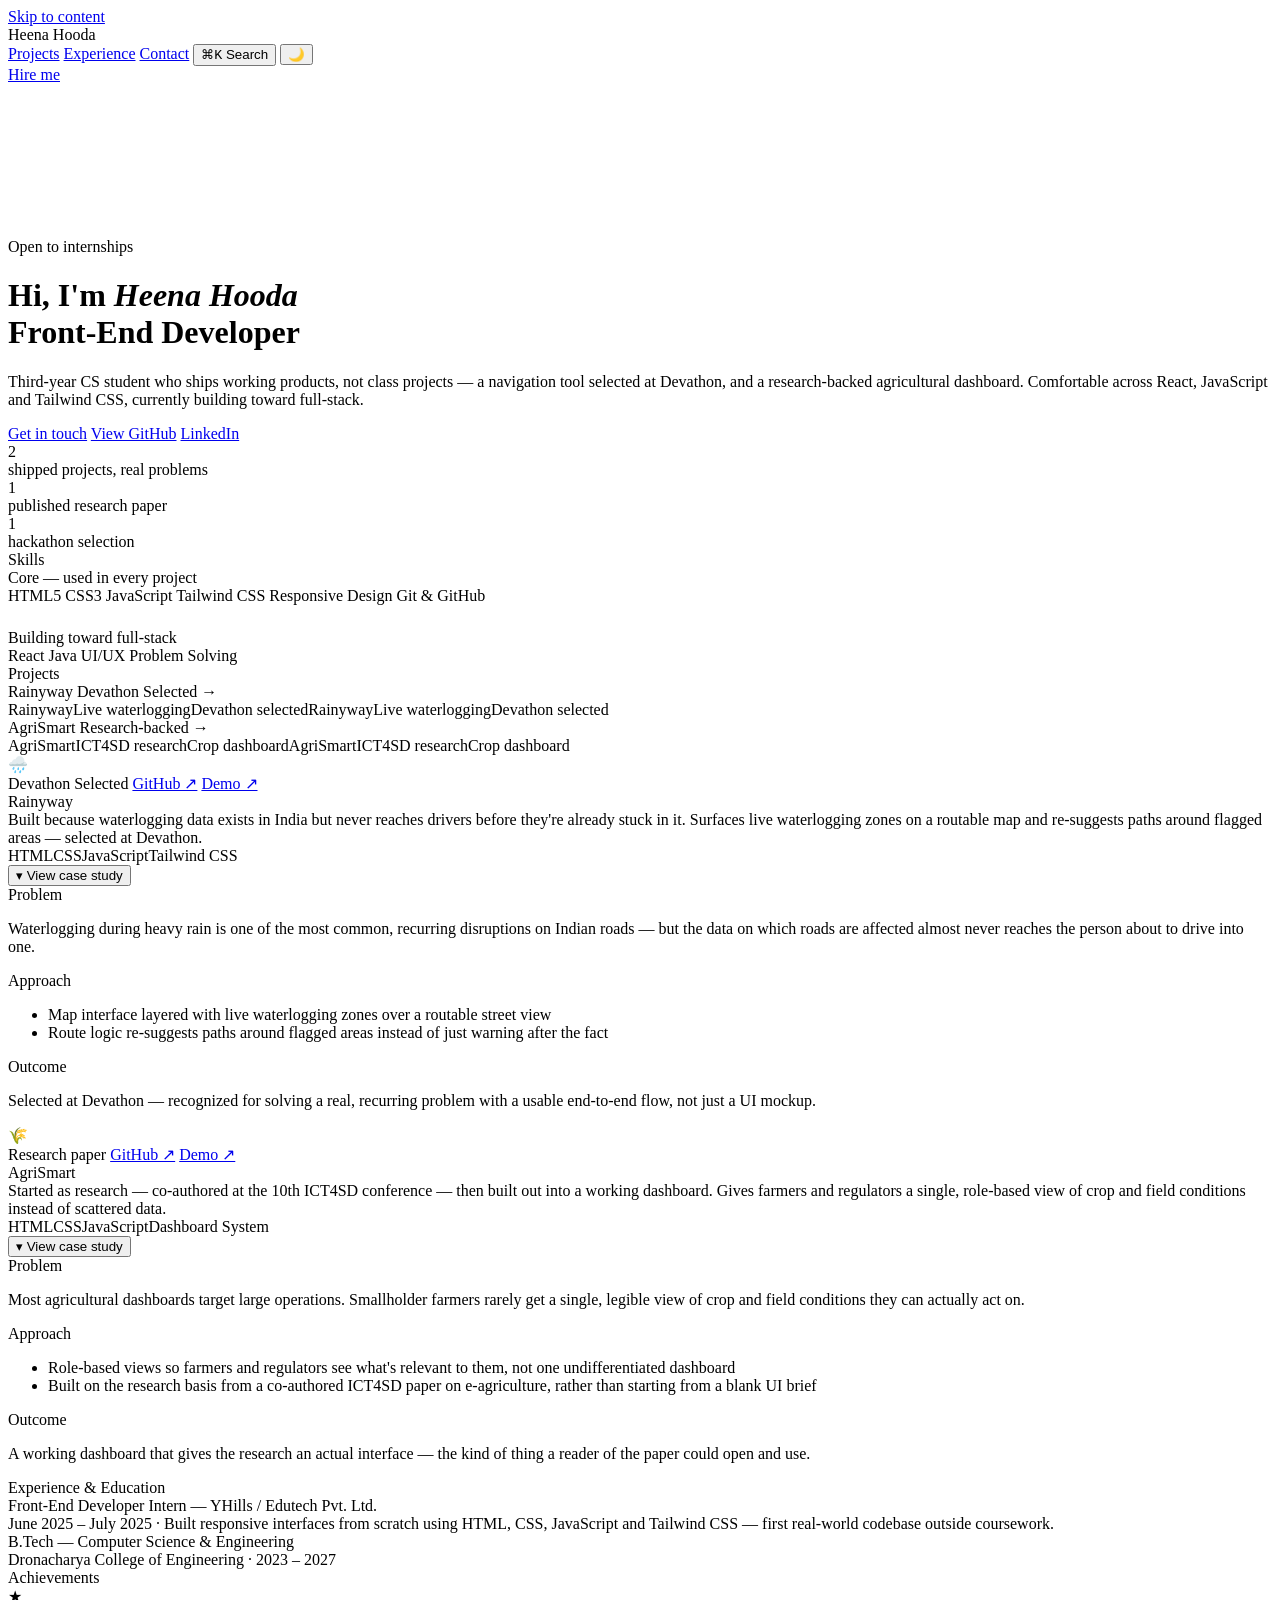
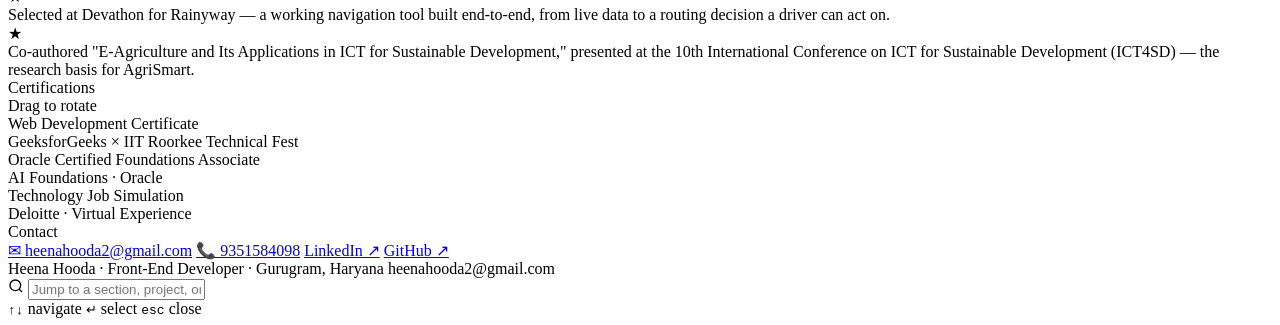
==== commit 7e9e121b: "Update index.html" ====
--- a/index.html
+++ b/index.html
@@ -6,375 +6,7 @@
 <meta name="description" content="Heena Hooda — front-end developer. Rainyway, a Devathon-selected waterlogging navigation tool, and AgriSmart, a research-backed agricultural dashboard.">
 <title>Heena Hooda — Front-End Developer</title>
 <link href="https://fonts.googleapis.com/css2?family=DM+Sans:wght@300;400;500;600&family=DM+Serif+Display:ital@0;1&family=Space+Grotesk:wght@400;500;600&display=swap" rel="stylesheet">
-<style>
-  *, *::before, *::after { margin: 0; padding: 0; box-sizing: border-box; }
-
-  :root {
-    --blue: #185FA5;
-    --blue-light: #E6F1FB;
-    --amber: #C76A3B;
-    --amber-light: #FBEBE2;
-    --text: #14181c;
-    --muted: #6b6b6b;
-    --border: rgba(20,24,28,0.1);
-    --border-strong: rgba(20,24,28,0.22);
-    --bg: #fdfdfc;
-    --bg2: #f6f5f2;
-    --card-shadow: 0 1px 2px rgba(20,24,28,0.04);
-    --card-shadow-hover: 0 16px 36px -14px rgba(20,24,28,0.18);
-
-    /* type scale, ratio 1.25 */
-    --fs-caption: 12px;
-    --fs-small: 13px;
-    --fs-body: 15px;
-    --fs-body-lg: 17px;
-    --fs-h3: 19px;
-    --fs-h2: 28px;
-    --fs-h1: clamp(38px, 6.2vw, 60px);
-
-    --radius-sm: 8px;
-    --radius-md: 12px;
-    --radius-lg: 18px;
-  }
-
-  html.dark {
-    --blue: #5B9FE3;
-    --blue-light: rgba(91,159,227,0.14);
-    --amber: #E08F62;
-    --amber-light: rgba(224,143,98,0.12);
-    --text: #EDEFF2;
-    --muted: #9097a0;
-    --border: rgba(237,239,242,0.1);
-    --border-strong: rgba(237,239,242,0.2);
-    --bg: #0E1115;
-    --bg2: #161A1F;
-    --card-shadow: 0 1px 2px rgba(0,0,0,0.3);
-    --card-shadow-hover: 0 20px 50px -14px rgba(0,0,0,0.55);
-  }
-
-  html { scroll-behavior: smooth; }
-
-  body {
-    font-family: 'DM Sans', sans-serif;
-    color: var(--text);
-    background: var(--bg);
-    font-size: var(--fs-body);
-    line-height: 1.7;
-    transition: background 0.3s ease, color 0.3s ease;
-  }
-
-  @media (prefers-reduced-motion: reduce) {
-    html { scroll-behavior: auto; }
-    *, *::before, *::after { animation-duration: 0.01ms !important; transition-duration: 0.01ms !important; }
-  }
-
-  a { text-decoration: none; color: inherit; }
-  :focus-visible { outline: 2px solid var(--blue); outline-offset: 3px; border-radius: 4px; }
-  button { font-family: inherit; cursor: pointer; }
-
-  .skip-link {
-    position: absolute; left: -9999px; top: 0; z-index: 200;
-    background: var(--text); color: var(--bg); padding: 10px 18px; border-radius: var(--radius-sm);
-    font-size: var(--fs-small); font-weight: 500;
-  }
-  .skip-link:focus { left: 1rem; top: 1rem; }
-
-  /* ---------- NAV ---------- */
-  nav {
-    position: sticky; top: 0; z-index: 100;
-    background: color-mix(in srgb, var(--bg) 88%, transparent);
-    backdrop-filter: blur(14px);
-    border-bottom: 0.5px solid var(--border);
-    display: flex; justify-content: space-between; align-items: center;
-    padding: 1rem 2.5rem;
-  }
-  .nav-logo { font-family: 'Space Grotesk', sans-serif; font-weight: 600; font-size: 16px; letter-spacing: -0.01em; }
-  .nav-links { display: flex; gap: 1.8rem; align-items: center; }
-  .nav-links a { font-size: var(--fs-small); color: var(--muted); transition: color 0.2s; position: relative; }
-  .nav-links a::after {
-    content: ''; position: absolute; left: 0; bottom: -4px; width: 0; height: 1px;
-    background: var(--blue); transition: width 0.25s ease;
-  }
-  .nav-links a:hover { color: var(--text); }
-  .nav-links a:hover::after { width: 100%; }
-
-  .icon-btn {
-    width: 32px; height: 32px; border-radius: var(--radius-sm); border: 0.5px solid var(--border-strong);
-    background: var(--bg2); display: flex; align-items: center; justify-content: center;
-    transition: border-color 0.2s, background 0.2s;
-    font-size: 13px;
-  }
-  .icon-btn:hover { border-color: var(--blue); background: var(--blue-light); }
-
-  .kbd-hint {
-    display: inline-flex; align-items: center; gap: 5px;
-    font-size: 12px; color: var(--muted); border: 0.5px solid var(--border-strong);
-    border-radius: var(--radius-sm); padding: 5px 9px; background: var(--bg2);
-    transition: border-color 0.2s, background 0.2s;
-  }
-  .kbd-hint:hover { border-color: var(--blue); background: var(--blue-light); color: var(--text); }
-  .kbd-hint kbd {
-    font-family: 'Space Grotesk', sans-serif; font-size: 11px; background: var(--bg);
-    border: 0.5px solid var(--border-strong); border-radius: 4px; padding: 1px 5px; line-height: 1.4;
-  }
-
-  .nav-cta {
-    font-size: var(--fs-small); padding: 7px 18px; background: var(--text); color: var(--bg);
-    border-radius: 100px; transition: opacity 0.2s, transform 0.2s; font-weight: 500;
-  }
-  .nav-cta:hover { opacity: 0.85; transform: translateY(-1px); }
-
-  /* ---------- HERO ---------- */
-  .hero {
-    position: relative;
-    padding: 6.5rem 2.5rem 4.5rem;
-    max-width: 1000px;
-    overflow: hidden;
-  }
-  #hero-canvas {
-    position: absolute; inset: 0; width: 100%; height: 100%;
-    pointer-events: none; opacity: 0.55;
-  }
-  .hero-content { position: relative; z-index: 2; }
-
-  .hero-badge {
-    display: inline-flex; align-items: center; gap: 7px;
-    font-size: var(--fs-caption); color: var(--blue); background: var(--blue-light);
-    border-radius: 100px; padding: 5px 14px 5px 10px; margin-bottom: 1.8rem; font-weight: 500;
-  }
-  .hero-badge .dot { width: 6px; height: 6px; border-radius: 50%; background: var(--blue); animation: pulse 2s infinite; }
-  @keyframes pulse { 0%,100%{opacity:1} 50%{opacity:0.3} }
-
-  .hero h1 {
-    font-family: 'DM Serif Display', serif;
-    font-size: var(--fs-h1);
-    line-height: 1.06;
-    letter-spacing: -1.2px;
-    margin-bottom: 1.3rem;
-  }
-  .hero h1 em { font-style: italic; color: var(--blue); }
-
-  .hero-sub {
-    font-size: var(--fs-body-lg); color: var(--muted); max-width: 560px; margin-bottom: 2.2rem;
-    line-height: 1.65;
-  }
-
-  .hero-btns { display: flex; gap: 12px; flex-wrap: wrap; margin-bottom: 2.6rem; align-items: center; }
-
-  .btn-dark {
-    background: var(--text); color: var(--bg); padding: 12px 26px; border-radius: var(--radius-sm);
-    font-size: var(--fs-small); font-weight: 500; transition: transform 0.25s cubic-bezier(.2,.8,.2,1), box-shadow 0.25s;
-  }
-  .btn-dark:hover { transform: translateY(-2px); box-shadow: 0 10px 24px -8px rgba(0,0,0,0.35); }
-
-  .btn-outline {
-    background: transparent; color: var(--text); padding: 12px 26px; border-radius: var(--radius-sm);
-    font-size: var(--fs-small); border: 0.5px solid var(--border-strong);
-    transition: border-color 0.2s, transform 0.25s cubic-bezier(.2,.8,.2,1), background 0.2s;
-  }
-  .btn-outline:hover { border-color: var(--blue); background: var(--blue-light); transform: translateY(-2px); }
-
-  .hero-stats {
-    display: flex; gap: 2.4rem; flex-wrap: wrap;
-    padding-top: 1.8rem; border-top: 0.5px solid var(--border);
-  }
-  .stat-num {
-    font-family: 'DM Serif Display', serif; font-size: 26px; color: var(--blue); line-height: 1;
-    margin-bottom: 4px;
-  }
-  .stat-label { font-size: 12.5px; color: var(--muted); max-width: 140px; }
-
-  /* ---------- SECTIONS ---------- */
-  section { padding: 4rem 2.5rem; border-top: 0.5px solid var(--border); max-width: 1120px; }
-  section.tight { padding-top: 2.6rem; padding-bottom: 2.6rem; }
-
-  .section-label {
-    font-family: 'Space Grotesk', sans-serif;
-    font-size: var(--fs-caption); font-weight: 500; letter-spacing: 0.12em; text-transform: uppercase;
-    color: var(--muted); margin-bottom: 2rem;
-    display: flex; align-items: center; gap: 10px;
-  }
-  .section-label::after { content: ''; flex: 1; height: 0.5px; background: var(--border); }
-
-  /* ---------- SKILLS ---------- */
-  .skill-group-title { font-size: var(--fs-small); color: var(--muted); margin-bottom: 0.7rem; font-weight: 500; }
-  .skills-wrap { display: flex; flex-wrap: wrap; gap: 8px; }
-  .skill {
-    font-size: var(--fs-small); padding: 7px 16px; border-radius: 100px; border: 0.5px solid var(--border);
-    color: var(--muted); background: var(--bg2);
-    transition: border-color 0.2s, color 0.2s, transform 0.2s, background 0.2s;
-  }
-  .skill:hover { border-color: var(--blue); color: var(--text); background: var(--blue-light); transform: translateY(-1px); }
-
-  /* ---------- PROJECTS ---------- */
-  .projects-grid { display: grid; grid-template-columns: 1.15fr 1fr; gap: 18px; }
-  @media (max-width: 800px) { .projects-grid { grid-template-columns: 1fr; } }
-
-  .project-card {
-    border: 0.5px solid var(--border); border-radius: var(--radius-lg); padding: 1.7rem;
-    background: var(--bg); box-shadow: var(--card-shadow);
-    transition: border-color 0.25s, transform 0.3s cubic-bezier(.2,.8,.2,1), box-shadow 0.3s;
-  }
-  .project-card:hover {
-    border-color: var(--border-strong); transform: translateY(-4px);
-    box-shadow: var(--card-shadow-hover);
-  }
-  .card-top { display: flex; justify-content: space-between; align-items: flex-start; margin-bottom: 1.1rem; gap: 0.8rem; }
-  .card-icon {
-    width: 42px; height: 42px; border-radius: var(--radius-sm); display: flex; align-items: center;
-    justify-content: center; font-size: 19px; flex-shrink: 0;
-  }
-  .card-links { display: flex; gap: 6px; align-items: center; flex-wrap: wrap; justify-content: flex-end; }
-  .chip {
-    font-size: 11px; padding: 4px 11px; border-radius: 100px; border: 0.5px solid var(--border);
-    color: var(--muted); transition: color 0.2s, border-color 0.2s;
-  }
-  .chip:hover { color: var(--text); border-color: var(--border-strong); }
-  .chip-blue { background: var(--blue-light); color: var(--blue); border-color: transparent; font-weight: 500; }
-  .card-title {
-    font-family: 'Space Grotesk', sans-serif; font-size: var(--fs-h3); font-weight: 600; margin-bottom: 8px;
-    letter-spacing: -0.01em;
-  }
-  .card-desc { font-size: 13.5px; color: var(--muted); line-height: 1.65; margin-bottom: 1.2rem; }
-  .tag-row { display: flex; flex-wrap: wrap; gap: 5px; align-items: center; }
-  .tag { font-size: 11px; padding: 4px 11px; border-radius: 100px; background: var(--bg2); color: var(--muted); }
-
-  .case-study-toggle {
-    display: inline-flex; align-items: center; gap: 5px; font-size: 12.5px; color: var(--blue);
-    background: none; border: none; padding: 4px 0; margin-top: 0.4rem; font-weight: 500;
-  }
-  .case-study-toggle .chev { transition: transform 0.25s ease; display: inline-block; }
-  .case-study-toggle[aria-expanded="true"] .chev { transform: rotate(180deg); }
-
-  .case-study {
-    overflow: hidden; max-height: 0; transition: max-height 0.4s cubic-bezier(.2,.8,.2,1);
-  }
-  .case-study.open { max-height: 600px; }
-  .case-study-inner {
-    padding-top: 1.2rem; margin-top: 1rem; border-top: 0.5px solid var(--border);
-    display: grid; gap: 0.9rem;
-  }
-  .cs-block-label {
-    font-family: 'Space Grotesk', sans-serif; font-size: 11px; font-weight: 600; letter-spacing: 0.08em;
-    text-transform: uppercase; color: var(--muted); margin-bottom: 4px;
-  }
-  .cs-block p, .cs-block li { font-size: 13px; color: var(--muted); line-height: 1.6; }
-  .cs-block ul { padding-left: 1.1rem; }
-
-  /* ---------- TIMELINE ---------- */
-  .timeline { display: flex; flex-direction: column; gap: 1.7rem; }
-  .tl-item { display: flex; gap: 1.3rem; }
-  .tl-left { display: flex; flex-direction: column; align-items: center; gap: 4px; padding-top: 5px; }
-  .tl-dot { width: 9px; height: 9px; border-radius: 50%; background: var(--blue); flex-shrink: 0; box-shadow: 0 0 0 3px var(--blue-light); }
-  .tl-dot.gray { background: var(--muted); box-shadow: 0 0 0 3px var(--bg2); }
-  .tl-line { width: 1px; flex: 1; background: var(--border); min-height: 30px; }
-  .tl-title { font-size: var(--fs-body-lg); font-weight: 500; }
-  .tl-sub { font-size: var(--fs-small); color: var(--muted); margin-top: 4px; line-height: 1.6; }
-
-  /* ---------- ACHIEVEMENTS ---------- */
-  .ach-list { display: flex; flex-direction: column; gap: 14px; }
-  .ach-item {
-    display: flex; gap: 14px; align-items: flex-start; font-size: var(--fs-body); color: var(--muted);
-    line-height: 1.65; padding: 1rem 1.2rem; border-radius: var(--radius-md);
-    border: 0.5px solid transparent; transition: border-color 0.2s, background 0.2s;
-  }
-  .ach-item:hover { border-color: var(--border); background: var(--bg2); }
-  .ach-mark {
-    width: 22px; height: 22px; border-radius: var(--radius-sm); background: var(--amber-light); color: var(--amber);
-    display: flex; align-items: center; justify-content: center; font-size: 11px; font-weight: 600;
-    flex-shrink: 0; margin-top: 1px;
-  }
-
-  /* ---------- CERTIFICATIONS ---------- */
-  .cert-grid { display: grid; grid-template-columns: repeat(auto-fit, minmax(200px, 1fr)); gap: 12px; }
-  .cert-card {
-    border: 0.5px solid var(--border); border-radius: var(--radius-md); padding: 1.1rem 1.3rem; background: var(--bg2);
-    transition: border-color 0.2s, transform 0.2s;
-  }
-  .cert-card:hover { border-color: var(--border-strong); transform: translateY(-2px); }
-  .cert-name { font-size: var(--fs-small); font-weight: 500; margin-bottom: 3px; }
-  .cert-by { font-size: 12px; color: var(--muted); }
-
-  /* ---------- CONTACT ---------- */
-  .contact-chips { display: flex; flex-wrap: wrap; gap: 10px; }
-  .contact-chip {
-    display: flex; align-items: center; gap: 9px; font-size: 13.5px; color: var(--muted);
-    border: 0.5px solid var(--border); padding: 10px 19px; border-radius: var(--radius-sm);
-    transition: color 0.2s, border-color 0.2s, transform 0.2s, background 0.2s;
-  }
-  .contact-chip:hover {
-    color: var(--text); border-color: var(--blue); background: var(--blue-light);
-    transform: translateY(-2px);
-  }
-
-  footer {
-    border-top: 0.5px solid var(--border); padding: 1.8rem 2.5rem; font-size: 12px; color: var(--muted);
-    display: flex; justify-content: space-between; flex-wrap: wrap; gap: 8px;
-  }
-
-  .fade-in { opacity: 0; transform: translateY(18px); transition: opacity 0.6s ease, transform 0.6s ease; }
-  .fade-in.visible { opacity: 1; transform: translateY(0); }
-
-  /* ---------- COMMAND PALETTE ---------- */
-  .palette-overlay {
-    position: fixed; inset: 0; z-index: 300; background: rgba(10,12,14,0.5);
-    backdrop-filter: blur(3px);
-    display: flex; align-items: flex-start; justify-content: center;
-    padding-top: 14vh;
-    opacity: 0; visibility: hidden; transition: opacity 0.18s ease;
-  }
-  .palette-overlay.open { opacity: 1; visibility: visible; }
-
-  .palette {
-    width: 100%; max-width: 460px; background: var(--bg); border: 0.5px solid var(--border-strong);
-    border-radius: var(--radius-md); box-shadow: 0 30px 70px -20px rgba(0,0,0,0.4);
-    overflow: hidden;
-    transform: translateY(-8px) scale(0.98); transition: transform 0.18s ease;
-  }
-  .palette-overlay.open .palette { transform: translateY(0) scale(1); }
-
-  .palette-input-row {
-    display: flex; align-items: center; gap: 10px; padding: 14px 16px;
-    border-bottom: 0.5px solid var(--border);
-  }
-  .palette-input-row svg { flex-shrink: 0; color: var(--muted); }
-  #palette-input {
-    flex: 1; border: none; outline: none; background: none; font-size: 15px;
-    color: var(--text); font-family: 'DM Sans', sans-serif;
-  }
-  #palette-input::placeholder { color: var(--muted); }
-
-  .palette-results { max-height: 320px; overflow-y: auto; padding: 6px; }
-  .palette-item {
-    display: flex; align-items: center; gap: 12px; padding: 10px 12px; border-radius: var(--radius-sm);
-    font-size: 13.5px; color: var(--text); cursor: pointer; width: 100%; text-align: left; background: none; border: none;
-  }
-  .palette-item .pi-icon {
-    width: 26px; height: 26px; border-radius: 7px; background: var(--bg2); display: flex;
-    align-items: center; justify-content: center; font-size: 13px; flex-shrink: 0;
-  }
-  .palette-item .pi-sub { color: var(--muted); font-size: 12px; margin-left: auto; }
-  .palette-item[aria-selected="true"], .palette-item:hover { background: var(--blue-light); }
-  .palette-empty { padding: 24px 16px; text-align: center; color: var(--muted); font-size: 13px; }
-  .palette-footer {
-    display: flex; gap: 14px; padding: 9px 16px; border-top: 0.5px solid var(--border);
-    font-size: 11px; color: var(--muted);
-  }
-  .palette-footer kbd {
-    font-family: 'Space Grotesk', sans-serif; background: var(--bg2); border: 0.5px solid var(--border-strong);
-    border-radius: 4px; padding: 1px 5px; margin-right: 4px;
-  }
-
-  @media (max-width: 600px) {
-    nav { padding: 1rem 1.2rem; }
-    .nav-links { display: none; }
-    .hero { padding: 3.5rem 1.2rem 2.2rem; }
-    section { padding: 2.4rem 1.2rem; }
-    footer { padding: 1.2rem 1.2rem; }
-    .hero-stats { gap: 1.6rem; }
-    .palette-overlay { padding-top: 8vh; padding-left: 1rem; padding-right: 1rem; }
-  }
-</style>
+<link rel="stylesheet" href="styles.css">
 </head>
 <body>
 
@@ -404,8 +36,8 @@
     <p class="hero-sub">Third-year CS student who ships working products, not class projects — a navigation tool selected at Devathon, and a research-backed agricultural dashboard. Comfortable across React, JavaScript and Tailwind CSS, currently building toward full-stack.</p>
     <div class="hero-btns">
       <a class="btn-dark" href="mailto:heenahooda2@gmail.com">Get in touch</a>
-      <a class="btn-outline" href="https://github.com/heenahooda" target="_blank">View GitHub</a>
-      <a class="btn-outline" href="https://linkedin.com/in/heena-hooda-870b40323" target="_blank">LinkedIn</a>
+      <a class="btn-outline" href="https://github.com/heenahooda" target="_blank" rel="noopener noreferrer">View GitHub</a>
+      <a class="btn-outline" href="https://linkedin.com/in/heena-hooda-870b40323" target="_blank" rel="noopener noreferrer">LinkedIn</a>
     </div>
     <div class="hero-stats">
       <div>
@@ -450,6 +82,34 @@
 
 <section id="projects" class="fade-in">
   <div class="section-label">Projects</div>
+
+  <nav class="flow-menu" aria-label="Jump to a project">
+    <a class="flow-item" data-flow-target="card-rainyway">
+      <div class="flow-item-row">
+        <span class="flow-item-title">Rainyway</span>
+        <span class="flow-item-tag">Devathon Selected</span>
+        <span class="flow-item-arrow">→</span>
+      </div>
+      <div class="flow-marquee" aria-hidden="true">
+        <div class="flow-track">
+          <span>Rainyway</span><span>Live waterlogging</span><span>Devathon selected</span><span>Rainyway</span><span>Live waterlogging</span><span>Devathon selected</span>
+        </div>
+      </div>
+    </a>
+    <a class="flow-item" data-flow-target="card-agrismart">
+      <div class="flow-item-row">
+        <span class="flow-item-title">AgriSmart</span>
+        <span class="flow-item-tag">Research-backed</span>
+        <span class="flow-item-arrow">→</span>
+      </div>
+      <div class="flow-marquee" aria-hidden="true">
+        <div class="flow-track">
+          <span>AgriSmart</span><span>ICT4SD research</span><span>Crop dashboard</span><span>AgriSmart</span><span>ICT4SD research</span><span>Crop dashboard</span>
+        </div>
+      </div>
+    </a>
+  </nav>
+
   <div class="projects-grid">
 
     <div class="project-card" id="card-rainyway">
@@ -457,8 +117,8 @@
         <div class="card-icon" style="background:var(--blue-light);">🌧️</div>
         <div class="card-links">
           <span class="chip chip-blue"> Devathon  Selected </span>
-          <a class="chip" href="https://github.com/heenahooda/rainyscape-" target="_blank">GitHub ↗</a>
-          <a class="chip chip-blue" href="https://github.com/heenahooda/rainyscape-" target="_blank">Demo ↗</a>
+          <a class="chip" href="https://github.com/heenahooda/rainyscape-" target="_blank" rel="noopener noreferrer">GitHub ↗</a>
+          <a class="chip chip-blue" href="https://github.com/heenahooda/rainyscape-" target="_blank" rel="noopener noreferrer">Demo ↗</a>
         </div>
       </div>
       <div class="card-title">Rainyway </div>
@@ -495,8 +155,8 @@
         <div class="card-icon" style="background:var(--amber-light);">🌾</div>
         <div class="card-links">
           <span class="chip chip-blue"> Research paper </span>
-          <a class="chip" href="https://github.com/heenahooda/agrismarty" target="_blank">GitHub ↗</a>
-<a class="chip chip-blue" href="https://github.com/heenahooda/agrismarty" target="_blank">Demo ↗</a>
+          <a class="chip" href="https://github.com/heenahooda/agrismarty" target="_blank" rel="noopener noreferrer">GitHub ↗</a>
+<a class="chip chip-blue" href="https://github.com/heenahooda/agrismarty" target="_blank" rel="noopener noreferrer">Demo ↗</a>
         </div>
       </div>
       <div class="card-title">AgriSmart </div>
@@ -561,10 +221,13 @@
 
 <section class="fade-in">
   <div class="section-label">Certifications</div>
-  <div class="cert-grid">
-    <div class="cert-card"><div class="cert-name">Web Development Certificate</div><div class="cert-by">GeeksforGeeks × IIT Roorkee Technical Fest</div></div>
-    <div class="cert-card"><div class="cert-name">Oracle Certified Foundations Associate</div><div class="cert-by">AI Foundations · Oracle</div></div>
-    <div class="cert-card"><div class="cert-name">Technology Job Simulation</div><div class="cert-by">Deloitte · Virtual Experience</div></div>
+  <div class="dome-hint">Drag to rotate</div>
+  <div class="dome-wrap" id="dome-wrap">
+    <div class="dome-stage" id="dome-stage">
+      <div class="dome-card"><div class="cert-name">Web Development Certificate</div><div class="cert-by">GeeksforGeeks × IIT Roorkee Technical Fest</div></div>
+      <div class="dome-card"><div class="cert-name">Oracle Certified Foundations Associate</div><div class="cert-by">AI Foundations · Oracle</div></div>
+      <div class="dome-card"><div class="cert-name">Technology Job Simulation</div><div class="cert-by">Deloitte · Virtual Experience</div></div>
+    </div>
   </div>
 </section>
 
@@ -573,8 +236,8 @@
   <div class="contact-chips">
     <a class="contact-chip" href="mailto:heenahooda2@gmail.com">✉ heenahooda2@gmail.com</a>
     <a class="contact-chip" href="tel:9351584098">📞 9351584098</a>
-    <a class="contact-chip" href="https://linkedin.com/in/heena-hooda-870b40323" target="_blank">LinkedIn ↗</a>
-    <a class="contact-chip" href="https://github.com/heenahooda/rainyscape-" target="_blank">GitHub ↗</a>
+    <a class="contact-chip" href="https://linkedin.com/in/heena-hooda-870b40323" target="_blank" rel="noopener noreferrer">LinkedIn ↗</a>
+    <a class="contact-chip" href="https://github.com/heenahooda/rainyscape-" target="_blank" rel="noopener noreferrer">GitHub ↗</a>
   </div>
 </section>
 
@@ -601,260 +264,6 @@
   </div>
 </div>
 
-<script>
-  // Scroll-triggered fade-ins
-  const observer = new IntersectionObserver((entries) => {
-    entries.forEach(e => { if (e.isIntersecting) e.target.classList.add('visible'); });
-  }, { threshold: 0.1 });
-  document.querySelectorAll('.fade-in').forEach(el => observer.observe(el));
-
-  // Dark mode: respect system preference, allow manual override, no flash
-  const root = document.documentElement;
-  const themeToggle = document.getElementById('theme-toggle');
-  const stored = localStorage.getItem('theme');
-  const prefersDark = window.matchMedia('(prefers-color-scheme: dark)').matches;
-
-  function applyTheme(isDark) {
-    root.classList.toggle('dark', isDark);
-    themeToggle.textContent = isDark ? '☀️' : '🌙';
-  }
-  applyTheme(stored ? stored === 'dark' : prefersDark);
-
-  themeToggle.addEventListener('click', () => {
-    const isDark = !root.classList.contains('dark');
-    applyTheme(isDark);
-    localStorage.setItem('theme', isDark ? 'dark' : 'light');
-  });
-
-  // Expandable case studies
-  document.querySelectorAll('[data-toggle-case]').forEach((btn) => {
-    btn.addEventListener('click', () => {
-      const panel = document.getElementById(btn.getAttribute('aria-controls'));
-      const isOpen = btn.getAttribute('aria-expanded') === 'true';
-      btn.setAttribute('aria-expanded', String(!isOpen));
-      panel.classList.toggle('open', !isOpen);
-      btn.lastChild.textContent = isOpen ? ' View case study' : ' Hide case study';
-    });
-  });
-
-  // ---------- Command palette ----------
-  (function () {
-    const overlay = document.getElementById('palette-overlay');
-    const trigger = document.getElementById('palette-trigger');
-    const input = document.getElementById('palette-input');
-    const results = document.getElementById('palette-results');
-    let selectedIndex = 0;
-    let lastFocused = null;
-
-    const ITEMS = [
-      { icon: '🏠', label: 'Top of page', sub: 'Hero', action: () => scrollToId('main') },
-      { icon: '🧰', label: 'Skills', sub: 'Section', action: () => scrollToId('main') },
-      { icon: '🌧️', label: 'Rainyway', sub: 'Project — Devathon selected', action: () => scrollToId('card-rainyway') },
-      { icon: '🌾', label: 'AgriSmart', sub: 'Project — research-backed', action: () => scrollToId('card-agrismart') },
-      { icon: '🧭', label: 'Experience & Education', sub: 'Section', action: () => scrollToId('experience') },
-      { icon: '✉️', label: 'Email Heena', sub: 'heenahooda2@gmail.com', action: () => window.location.href = 'mailto:heenahooda2@gmail.com' },
-      { icon: '📞', label: 'Call', sub: '9351584098', action: () => window.location.href = 'tel:9351584098' },
-      { icon: '🔗', label: 'LinkedIn', sub: 'Opens in new tab', action: () => window.open('https://linkedin.com/in/heena-hooda-870b40323', '_blank') },
-      { icon: '💻', label: 'GitHub', sub: 'Opens in new tab', action: () => window.open('https://github.com/heenahooda', '_blank') },
-      { icon: '🌙', label: 'Toggle dark mode', sub: '', action: () => themeToggle.click() },
-    ];
-
-    function scrollToId(id) {
-      const el = document.getElementById(id);
-      if (el) el.scrollIntoView({ behavior: 'smooth', block: 'start' });
-    }
-
-    function render(list) {
-      results.innerHTML = '';
-      if (list.length === 0) {
-        results.innerHTML = '<div class="palette-empty">No matches. Try "project", "contact", or "dark".</div>';
-        return;
-      }
-      list.forEach((item, i) => {
-        const btn = document.createElement('button');
-        btn.className = 'palette-item';
-        btn.setAttribute('role', 'option');
-        btn.setAttribute('aria-selected', String(i === selectedIndex));
-        btn.innerHTML = `<span class="pi-icon">${item.icon}</span><span>${item.label}</span><span class="pi-sub">${item.sub}</span>`;
-        btn.addEventListener('click', () => { item.action(); closePalette(); });
-        results.appendChild(btn);
-      });
-    }
-
-    let filtered = ITEMS;
-
-    function filterItems(query) {
-      const q = query.trim().toLowerCase();
-      filtered = q
-        ? ITEMS.filter((it) => (it.label + ' ' + it.sub).toLowerCase().includes(q))
-        : ITEMS;
-      selectedIndex = 0;
-      render(filtered);
-    }
-
-    function openPalette() {
-      lastFocused = document.activeElement;
-      overlay.classList.add('open');
-      input.value = '';
-      filterItems('');
-      setTimeout(() => input.focus(), 30);
-      document.body.style.overflow = 'hidden';
-    }
-
-    function closePalette() {
-      overlay.classList.remove('open');
-      document.body.style.overflow = '';
-      if (lastFocused && lastFocused.focus) lastFocused.focus();
-    }
-
-    trigger.addEventListener('click', openPalette);
-
-    document.addEventListener('keydown', (e) => {
-      const isMeta = e.metaKey || e.ctrlKey;
-      if (isMeta && e.key.toLowerCase() === 'k') {
-        e.preventDefault();
-        overlay.classList.contains('open') ? closePalette() : openPalette();
-      } else if (e.key === 'Escape' && overlay.classList.contains('open')) {
-        closePalette();
-      }
-    });
-
-    overlay.addEventListener('click', (e) => { if (e.target === overlay) closePalette(); });
-
-    input.addEventListener('input', () => filterItems(input.value));
-
-    input.addEventListener('keydown', (e) => {
-      if (e.key === 'ArrowDown') {
-        e.preventDefault();
-        selectedIndex = Math.min(selectedIndex + 1, filtered.length - 1);
-        render(filtered);
-      } else if (e.key === 'ArrowUp') {
-        e.preventDefault();
-        selectedIndex = Math.max(selectedIndex - 1, 0);
-        render(filtered);
-      } else if (e.key === 'Enter') {
-        e.preventDefault();
-        if (filtered[selectedIndex]) {
-          filtered[selectedIndex].action();
-          closePalette();
-        }
-      }
-    });
-  })();
-
-  // Signature hero element: cursor-reactive data-trail graph.
-  (function () {
-    const canvas = document.getElementById('hero-canvas');
-    const ctx = canvas.getContext('2d');
-    const heroEl = canvas.closest('.hero');
-    let width, height, dpr;
-    let points = [];
-    let mouse = { x: -9999, y: -9999, active: false };
-    let raf = null;
-
-    const prefersReducedMotion = window.matchMedia('(prefers-reduced-motion: reduce)').matches;
-
-    function resize() {
-      const rect = heroEl.getBoundingClientRect();
-      dpr = Math.min(window.devicePixelRatio || 1, 2);
-      width = rect.width;
-      height = rect.height;
-      canvas.width = width * dpr;
-      canvas.height = height * dpr;
-      canvas.style.width = width + 'px';
-      canvas.style.height = height + 'px';
-      ctx.setTransform(1, 0, 0, 1, 0, 0);
-      ctx.scale(dpr, dpr);
-
-      const count = Math.min(46, Math.floor((width * height) / 14000));
-      points = Array.from({ length: count }, () => ({
-        x: Math.random() * width,
-        y: Math.random() * height,
-        vx: (Math.random() - 0.5) * 0.18,
-        vy: (Math.random() - 0.5) * 0.18,
-      }));
-    }
-
-    function isDark() { return root.classList.contains('dark'); }
-
-    function draw() {
-      ctx.clearRect(0, 0, width, height);
-      const lineColor = isDark() ? 'rgba(91,159,227,' : 'rgba(24,95,165,';
-      const dotColor = isDark() ? 'rgba(91,159,227,' : 'rgba(24,95,165,';
-
-      for (const p of points) {
-        p.x += p.vx;
-        p.y += p.vy;
-        if (p.x < 0 || p.x > width) p.vx *= -1;
-        if (p.y < 0 || p.y > height) p.vy *= -1;
-
-        if (mouse.active) {
-          const dx = mouse.x - p.x, dy = mouse.y - p.y;
-          const dist = Math.sqrt(dx * dx + dy * dy);
-          if (dist < 160 && dist > 0.01) {
-            p.x += (dx / dist) * 0.12;
-            p.y += (dy / dist) * 0.12;
-          }
-        }
-      }
-
-      for (let i = 0; i < points.length; i++) {
-        for (let j = i + 1; j < points.length; j++) {
-          const dx = points[i].x - points[j].x, dy = points[i].y - points[j].y;
-          const dist = Math.sqrt(dx * dx + dy * dy);
-          if (dist < 95) {
-            ctx.strokeStyle = lineColor + (0.12 * (1 - dist / 95)) + ')';
-            ctx.lineWidth = 1;
-            ctx.beginPath();
-            ctx.moveTo(points[i].x, points[i].y);
-            ctx.lineTo(points[j].x, points[j].y);
-            ctx.stroke();
-          }
-        }
-      }
-
-      for (const p of points) {
-        let r = 1.6;
-        let alpha = 0.45;
-        if (mouse.active) {
-          const dx = mouse.x - p.x, dy = mouse.y - p.y;
-          const dist = Math.sqrt(dx * dx + dy * dy);
-          if (dist < 160) {
-            const t = 1 - dist / 160;
-            r = 1.6 + t * 1.8;
-            alpha = 0.45 + t * 0.4;
-          }
-        }
-        ctx.fillStyle = dotColor + alpha + ')';
-        ctx.beginPath();
-        ctx.arc(p.x, p.y, r, 0, Math.PI * 2);
-        ctx.fill();
-      }
-
-      raf = requestAnimationFrame(draw);
-    }
-
-    function handleMove(e) {
-      const rect = heroEl.getBoundingClientRect();
-      mouse.x = e.clientX - rect.left;
-      mouse.y = e.clientY - rect.top;
-      mouse.active = true;
-    }
-    function handleLeave() { mouse.active = false; }
-
-    resize();
-    window.addEventListener('resize', resize);
-    heroEl.addEventListener('pointermove', handleMove);
-    heroEl.addEventListener('pointerleave', handleLeave);
-
-    if (!prefersReducedMotion) {
-      raf = requestAnimationFrame(draw);
-    } else {
-      draw();
-      cancelAnimationFrame(raf);
-    }
-  })();
-</script>
-
+<script src="script.js"></script>
 </body>
 </html>
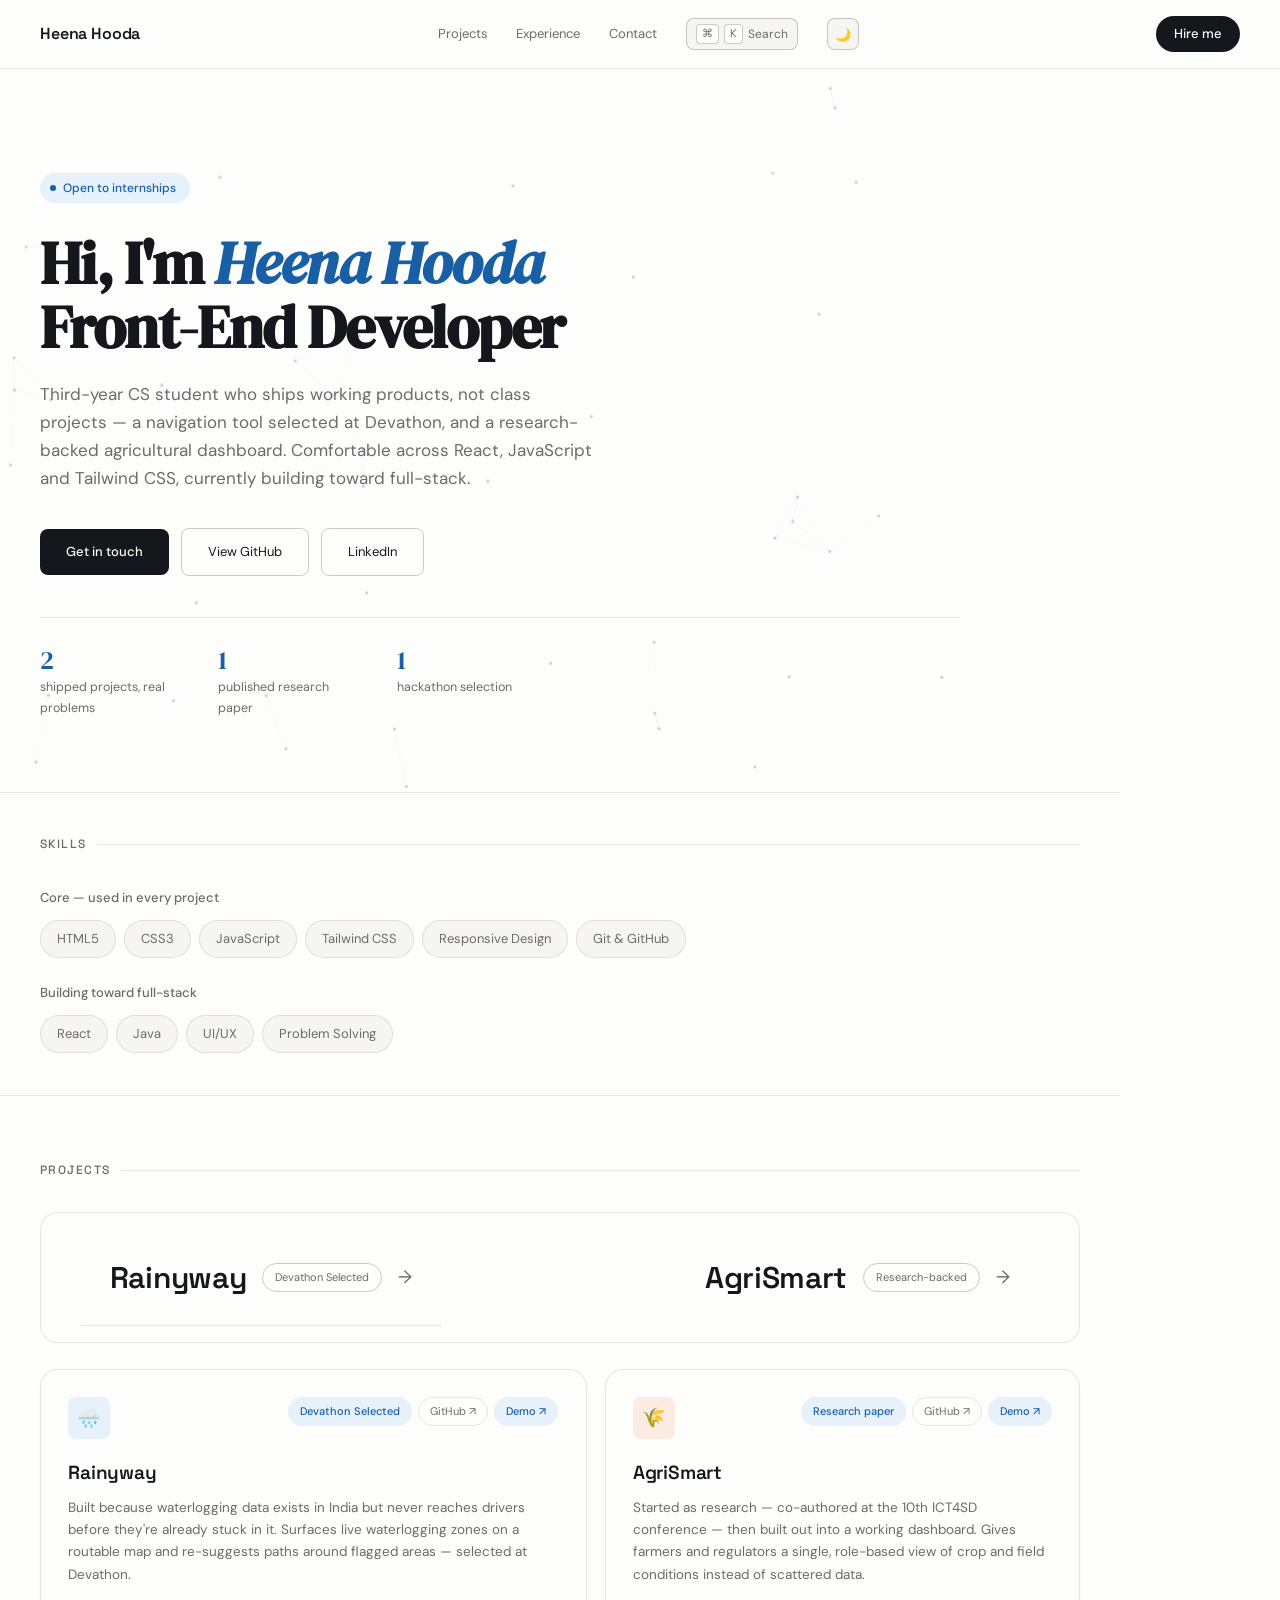
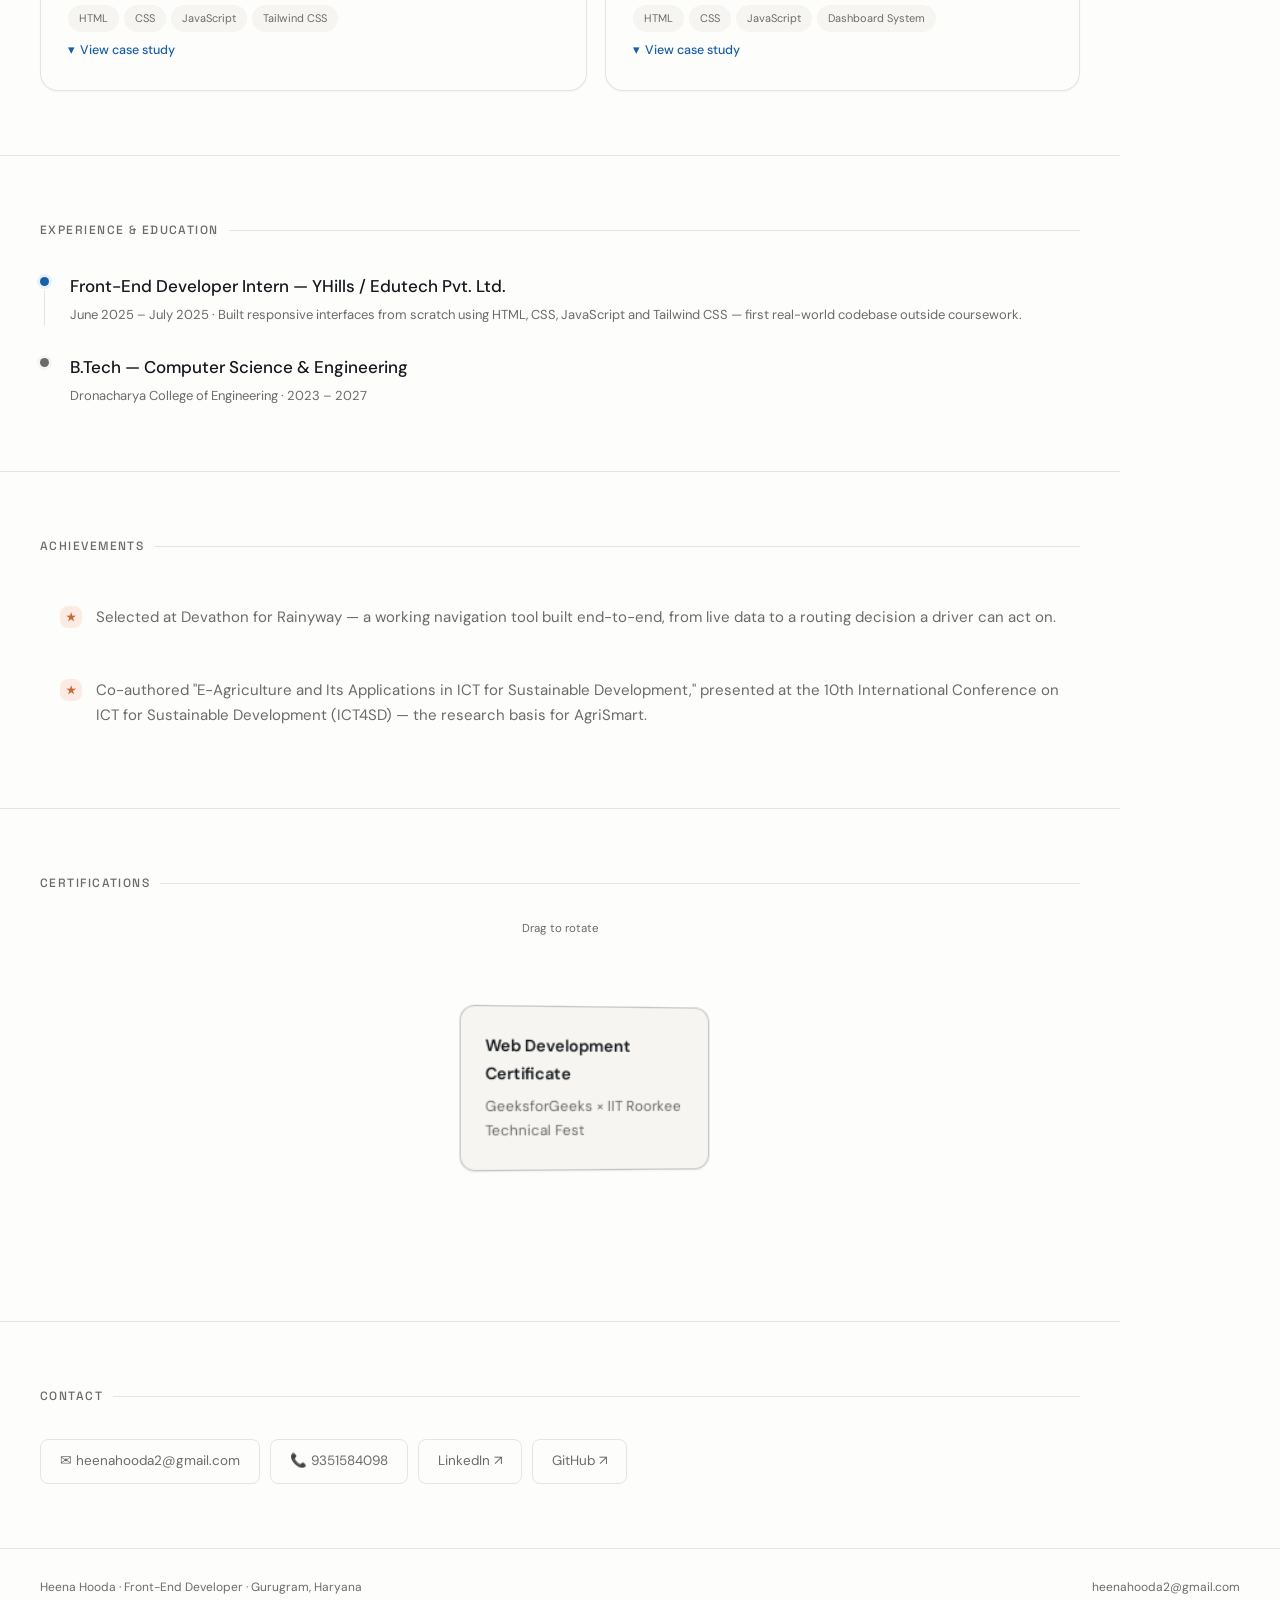
==== commit cdfce38a: "Update print statement from 'Hello' to 'Goodbye'" ====
--- a/index.html
+++ b/index.html
@@ -6,7 +6,457 @@
 <meta name="description" content="Heena Hooda — front-end developer. Rainyway, a Devathon-selected waterlogging navigation tool, and AgriSmart, a research-backed agricultural dashboard.">
 <title>Heena Hooda — Front-End Developer</title>
 <link href="https://fonts.googleapis.com/css2?family=DM+Sans:wght@300;400;500;600&family=DM+Serif+Display:ital@0;1&family=Space+Grotesk:wght@400;500;600&display=swap" rel="stylesheet">
-<link rel="stylesheet" href="styles.css">
+<style>
+  *, *::before, *::after { margin: 0; padding: 0; box-sizing: border-box; }
+
+  :root {
+    --blue: #185FA5;
+    --blue-light: #E6F1FB;
+    --amber: #C76A3B;
+    --amber-light: #FBEBE2;
+    --text: #14181c;
+    --muted: #6b6b6b;
+    --border: rgba(20,24,28,0.1);
+    --border-strong: rgba(20,24,28,0.22);
+    --bg: #fdfdfc;
+    --bg2: #f6f5f2;
+    --card-shadow: 0 1px 2px rgba(20,24,28,0.04);
+    --card-shadow-hover: 0 16px 36px -14px rgba(20,24,28,0.18);
+
+    /* type scale, ratio 1.25 */
+    --fs-caption: 12px;
+    --fs-small: 13px;
+    --fs-body: 15px;
+    --fs-body-lg: 17px;
+    --fs-h3: 19px;
+    --fs-h2: 28px;
+    --fs-h1: clamp(38px, 6.2vw, 60px);
+
+    --radius-sm: 8px;
+    --radius-md: 12px;
+    --radius-lg: 18px;
+  }
+
+  html.dark {
+    --blue: #5B9FE3;
+    --blue-light: rgba(91,159,227,0.14);
+    --amber: #E08F62;
+    --amber-light: rgba(224,143,98,0.12);
+    --text: #EDEFF2;
+    --muted: #9097a0;
+    --border: rgba(237,239,242,0.1);
+    --border-strong: rgba(237,239,242,0.2);
+    --bg: #0E1115;
+    --bg2: #161A1F;
+    --card-shadow: 0 1px 2px rgba(0,0,0,0.3);
+    --card-shadow-hover: 0 20px 50px -14px rgba(0,0,0,0.55);
+  }
+
+  html { scroll-behavior: smooth; }
+
+  body {
+    font-family: 'DM Sans', sans-serif;
+    color: var(--text);
+    background: var(--bg);
+    font-size: var(--fs-body);
+    line-height: 1.7;
+    transition: background 0.3s ease, color 0.3s ease;
+  }
+
+  @media (prefers-reduced-motion: reduce) {
+    html { scroll-behavior: auto; }
+    *, *::before, *::after { animation-duration: 0.01ms !important; transition-duration: 0.01ms !important; }
+  }
+
+  a { text-decoration: none; color: inherit; }
+  :focus-visible { outline: 2px solid var(--blue); outline-offset: 3px; border-radius: 4px; }
+  button { font-family: inherit; cursor: pointer; }
+
+  .skip-link {
+    position: absolute; left: -9999px; top: 0; z-index: 200;
+    background: var(--text); color: var(--bg); padding: 10px 18px; border-radius: var(--radius-sm);
+    font-size: var(--fs-small); font-weight: 500;
+  }
+  .skip-link:focus { left: 1rem; top: 1rem; }
+
+  /* ---------- NAV ---------- */
+  nav {
+    position: sticky; top: 0; z-index: 100;
+    background: color-mix(in srgb, var(--bg) 88%, transparent);
+    backdrop-filter: blur(14px);
+    border-bottom: 0.5px solid var(--border);
+    display: flex; justify-content: space-between; align-items: center;
+    padding: 1rem 2.5rem;
+  }
+  .nav-logo { font-family: 'Space Grotesk', sans-serif; font-weight: 600; font-size: 16px; letter-spacing: -0.01em; }
+  .nav-links { display: flex; gap: 1.8rem; align-items: center; }
+  .nav-links a { font-size: var(--fs-small); color: var(--muted); transition: color 0.2s; position: relative; }
+  .nav-links a::after {
+    content: ''; position: absolute; left: 0; bottom: -4px; width: 0; height: 1px;
+    background: var(--blue); transition: width 0.25s ease;
+  }
+  .nav-links a:hover { color: var(--text); }
+  .nav-links a:hover::after { width: 100%; }
+
+  .icon-btn {
+    width: 32px; height: 32px; border-radius: var(--radius-sm); border: 0.5px solid var(--border-strong);
+    background: var(--bg2); display: flex; align-items: center; justify-content: center;
+    transition: border-color 0.2s, background 0.2s;
+    font-size: 13px;
+  }
+  .icon-btn:hover { border-color: var(--blue); background: var(--blue-light); }
+
+  .kbd-hint {
+    display: inline-flex; align-items: center; gap: 5px;
+    font-size: 12px; color: var(--muted); border: 0.5px solid var(--border-strong);
+    border-radius: var(--radius-sm); padding: 5px 9px; background: var(--bg2);
+    transition: border-color 0.2s, background 0.2s;
+  }
+  .kbd-hint:hover { border-color: var(--blue); background: var(--blue-light); color: var(--text); }
+  .kbd-hint kbd {
+    font-family: 'Space Grotesk', sans-serif; font-size: 11px; background: var(--bg);
+    border: 0.5px solid var(--border-strong); border-radius: 4px; padding: 1px 5px; line-height: 1.4;
+  }
+
+  .nav-cta {
+    font-size: var(--fs-small); padding: 7px 18px; background: var(--text); color: var(--bg);
+    border-radius: 100px; transition: opacity 0.2s, transform 0.2s; font-weight: 500;
+  }
+  .nav-cta:hover { opacity: 0.85; transform: translateY(-1px); }
+
+  /* ---------- HERO ---------- */
+  .hero {
+    position: relative;
+    padding: 6.5rem 2.5rem 4.5rem;
+    max-width: 1000px;
+    overflow: hidden;
+  }
+  #hero-canvas {
+    position: absolute; inset: 0; width: 100%; height: 100%;
+    pointer-events: none; opacity: 0.55;
+  }
+  .hero-content { position: relative; z-index: 2; }
+
+  .hero-badge {
+    display: inline-flex; align-items: center; gap: 7px;
+    font-size: var(--fs-caption); color: var(--blue); background: var(--blue-light);
+    border-radius: 100px; padding: 5px 14px 5px 10px; margin-bottom: 1.8rem; font-weight: 500;
+  }
+  .hero-badge .dot { width: 6px; height: 6px; border-radius: 50%; background: var(--blue); animation: pulse 2s infinite; }
+  @keyframes pulse { 0%,100%{opacity:1} 50%{opacity:0.3} }
+
+  .hero h1 {
+    font-family: 'DM Serif Display', serif;
+    font-size: var(--fs-h1);
+    line-height: 1.06;
+    letter-spacing: -1.2px;
+    margin-bottom: 1.3rem;
+  }
+  .hero h1 em { font-style: italic; color: var(--blue); }
+
+  .hero-sub {
+    font-size: var(--fs-body-lg); color: var(--muted); max-width: 560px; margin-bottom: 2.2rem;
+    line-height: 1.65;
+  }
+
+  .hero-btns { display: flex; gap: 12px; flex-wrap: wrap; margin-bottom: 2.6rem; align-items: center; }
+
+  .btn-dark {
+    background: var(--text); color: var(--bg); padding: 12px 26px; border-radius: var(--radius-sm);
+    font-size: var(--fs-small); font-weight: 500; transition: transform 0.25s cubic-bezier(.2,.8,.2,1), box-shadow 0.25s;
+  }
+  .btn-dark:hover { transform: translateY(-2px); box-shadow: 0 10px 24px -8px rgba(0,0,0,0.35); }
+
+  .btn-outline {
+    background: transparent; color: var(--text); padding: 12px 26px; border-radius: var(--radius-sm);
+    font-size: var(--fs-small); border: 0.5px solid var(--border-strong);
+    transition: border-color 0.2s, transform 0.25s cubic-bezier(.2,.8,.2,1), background 0.2s;
+  }
+  .btn-outline:hover { border-color: var(--blue); background: var(--blue-light); transform: translateY(-2px); }
+
+  .hero-stats {
+    display: flex; gap: 2.4rem; flex-wrap: wrap;
+    padding-top: 1.8rem; border-top: 0.5px solid var(--border);
+  }
+  .stat-num {
+    font-family: 'DM Serif Display', serif; font-size: 26px; color: var(--blue); line-height: 1;
+    margin-bottom: 4px;
+  }
+  .stat-label { font-size: 12.5px; color: var(--muted); max-width: 140px; }
+
+  /* ---------- SECTIONS ---------- */
+  section { padding: 4rem 2.5rem; border-top: 0.5px solid var(--border); max-width: 1120px; }
+  section.tight { padding-top: 2.6rem; padding-bottom: 2.6rem; }
+
+  .section-label {
+    font-family: 'Space Grotesk', sans-serif;
+    font-size: var(--fs-caption); font-weight: 500; letter-spacing: 0.12em; text-transform: uppercase;
+    color: var(--muted); margin-bottom: 2rem;
+    display: flex; align-items: center; gap: 10px;
+  }
+  .section-label::after { content: ''; flex: 1; height: 0.5px; background: var(--border); }
+
+  /* ---------- SKILLS ---------- */
+  .skill-group-title { font-size: var(--fs-small); color: var(--muted); margin-bottom: 0.7rem; font-weight: 500; }
+  .skills-wrap { display: flex; flex-wrap: wrap; gap: 8px; }
+  .skill {
+    font-size: var(--fs-small); padding: 7px 16px; border-radius: 100px; border: 0.5px solid var(--border);
+    color: var(--muted); background: var(--bg2);
+    transition: border-color 0.2s, color 0.2s, transform 0.2s, background 0.2s;
+  }
+  .skill:hover { border-color: var(--blue); color: var(--text); background: var(--blue-light); transform: translateY(-1px); }
+
+  /* ---------- PROJECTS ---------- */
+  .projects-grid { display: grid; grid-template-columns: 1.15fr 1fr; gap: 18px; }
+  @media (max-width: 800px) { .projects-grid { grid-template-columns: 1fr; } }
+
+  .project-card {
+    border: 0.5px solid var(--border); border-radius: var(--radius-lg); padding: 1.7rem;
+    background: var(--bg); box-shadow: var(--card-shadow);
+    transition: border-color 0.25s, transform 0.3s cubic-bezier(.2,.8,.2,1), box-shadow 0.3s;
+  }
+  .project-card:hover {
+    border-color: var(--border-strong); transform: translateY(-4px);
+    box-shadow: var(--card-shadow-hover);
+  }
+  .card-top { display: flex; justify-content: space-between; align-items: flex-start; margin-bottom: 1.1rem; gap: 0.8rem; }
+  .card-icon {
+    width: 42px; height: 42px; border-radius: var(--radius-sm); display: flex; align-items: center;
+    justify-content: center; font-size: 19px; flex-shrink: 0;
+  }
+  .card-links { display: flex; gap: 6px; align-items: center; flex-wrap: wrap; justify-content: flex-end; }
+  .chip {
+    font-size: 11px; padding: 4px 11px; border-radius: 100px; border: 0.5px solid var(--border);
+    color: var(--muted); transition: color 0.2s, border-color 0.2s;
+  }
+  .chip:hover { color: var(--text); border-color: var(--border-strong); }
+  .chip-blue { background: var(--blue-light); color: var(--blue); border-color: transparent; font-weight: 500; }
+  .card-title {
+    font-family: 'Space Grotesk', sans-serif; font-size: var(--fs-h3); font-weight: 600; margin-bottom: 8px;
+    letter-spacing: -0.01em;
+  }
+  .card-desc { font-size: 13.5px; color: var(--muted); line-height: 1.65; margin-bottom: 1.2rem; }
+  .tag-row { display: flex; flex-wrap: wrap; gap: 5px; align-items: center; }
+  .tag { font-size: 11px; padding: 4px 11px; border-radius: 100px; background: var(--bg2); color: var(--muted); }
+
+  .case-study-toggle {
+    display: inline-flex; align-items: center; gap: 5px; font-size: 12.5px; color: var(--blue);
+    background: none; border: none; padding: 4px 0; margin-top: 0.4rem; font-weight: 500;
+  }
+  .case-study-toggle .chev { transition: transform 0.25s ease; display: inline-block; }
+  .case-study-toggle[aria-expanded="true"] .chev { transform: rotate(180deg); }
+
+  .case-study {
+    overflow: hidden; max-height: 0; transition: max-height 0.4s cubic-bezier(.2,.8,.2,1);
+  }
+  .case-study.open { max-height: 600px; }
+  .case-study-inner {
+    padding-top: 1.2rem; margin-top: 1rem; border-top: 0.5px solid var(--border);
+    display: grid; gap: 0.9rem;
+  }
+  .cs-block-label {
+    font-family: 'Space Grotesk', sans-serif; font-size: 11px; font-weight: 600; letter-spacing: 0.08em;
+    text-transform: uppercase; color: var(--muted); margin-bottom: 4px;
+  }
+  .cs-block p, .cs-block li { font-size: 13px; color: var(--muted); line-height: 1.6; }
+  .cs-block ul { padding-left: 1.1rem; }
+
+  /* ---------- TIMELINE ---------- */
+  .timeline { display: flex; flex-direction: column; gap: 1.7rem; }
+  .tl-item { display: flex; gap: 1.3rem; }
+  .tl-left { display: flex; flex-direction: column; align-items: center; gap: 4px; padding-top: 5px; }
+  .tl-dot { width: 9px; height: 9px; border-radius: 50%; background: var(--blue); flex-shrink: 0; box-shadow: 0 0 0 3px var(--blue-light); }
+  .tl-dot.gray { background: var(--muted); box-shadow: 0 0 0 3px var(--bg2); }
+  .tl-line { width: 1px; flex: 1; background: var(--border); min-height: 30px; }
+  .tl-title { font-size: var(--fs-body-lg); font-weight: 500; }
+  .tl-sub { font-size: var(--fs-small); color: var(--muted); margin-top: 4px; line-height: 1.6; }
+
+  /* ---------- ACHIEVEMENTS ---------- */
+  .ach-list { display: flex; flex-direction: column; gap: 14px; }
+  .ach-item {
+    display: flex; gap: 14px; align-items: flex-start; font-size: var(--fs-body); color: var(--muted);
+    line-height: 1.65; padding: 1rem 1.2rem; border-radius: var(--radius-md);
+    border: 0.5px solid transparent; transition: border-color 0.2s, background 0.2s;
+  }
+  .ach-item:hover { border-color: var(--border); background: var(--bg2); }
+  .ach-mark {
+    width: 22px; height: 22px; border-radius: var(--radius-sm); background: var(--amber-light); color: var(--amber);
+    display: flex; align-items: center; justify-content: center; font-size: 11px; font-weight: 600;
+    flex-shrink: 0; margin-top: 1px;
+  }
+
+  /* ---------- CERTIFICATIONS ---------- */
+  .cert-grid { display: grid; grid-template-columns: repeat(auto-fit, minmax(200px, 1fr)); gap: 12px; }
+  .cert-card {
+    border: 0.5px solid var(--border); border-radius: var(--radius-md); padding: 1.1rem 1.3rem; background: var(--bg2);
+    transition: border-color 0.2s, transform 0.2s;
+  }
+  .cert-card:hover { border-color: var(--border-strong); transform: translateY(-2px); }
+  .cert-name { font-size: var(--fs-small); font-weight: 500; margin-bottom: 3px; }
+  .cert-by { font-size: 12px; color: var(--muted); }
+
+  /* ---------- CONTACT ---------- */
+  .contact-chips { display: flex; flex-wrap: wrap; gap: 10px; }
+  .contact-chip {
+    display: flex; align-items: center; gap: 9px; font-size: 13.5px; color: var(--muted);
+    border: 0.5px solid var(--border); padding: 10px 19px; border-radius: var(--radius-sm);
+    transition: color 0.2s, border-color 0.2s, transform 0.2s, background 0.2s;
+  }
+  .contact-chip:hover {
+    color: var(--text); border-color: var(--blue); background: var(--blue-light);
+    transform: translateY(-2px);
+  }
+
+  footer {
+    border-top: 0.5px solid var(--border); padding: 1.8rem 2.5rem; font-size: 12px; color: var(--muted);
+    display: flex; justify-content: space-between; flex-wrap: wrap; gap: 8px;
+  }
+
+  .fade-in { opacity: 0; transform: translateY(18px); transition: opacity 0.6s ease, transform 0.6s ease; }
+  .fade-in.visible { opacity: 1; transform: translateY(0); }
+
+  /* ---------- COMMAND PALETTE ---------- */
+  .palette-overlay {
+    position: fixed; inset: 0; z-index: 300; background: rgba(10,12,14,0.5);
+    backdrop-filter: blur(3px);
+    display: flex; align-items: flex-start; justify-content: center;
+    padding-top: 14vh;
+    opacity: 0; visibility: hidden; transition: opacity 0.18s ease;
+  }
+  .palette-overlay.open { opacity: 1; visibility: visible; }
+
+  .palette {
+    width: 100%; max-width: 460px; background: var(--bg); border: 0.5px solid var(--border-strong);
+    border-radius: var(--radius-md); box-shadow: 0 30px 70px -20px rgba(0,0,0,0.4);
+    overflow: hidden;
+    transform: translateY(-8px) scale(0.98); transition: transform 0.18s ease;
+  }
+  .palette-overlay.open .palette { transform: translateY(0) scale(1); }
+
+  .palette-input-row {
+    display: flex; align-items: center; gap: 10px; padding: 14px 16px;
+    border-bottom: 0.5px solid var(--border);
+  }
+  .palette-input-row svg { flex-shrink: 0; color: var(--muted); }
+  #palette-input {
+    flex: 1; border: none; outline: none; background: none; font-size: 15px;
+    color: var(--text); font-family: 'DM Sans', sans-serif;
+  }
+  #palette-input::placeholder { color: var(--muted); }
+
+  .palette-results { max-height: 320px; overflow-y: auto; padding: 6px; }
+  .palette-item {
+    display: flex; align-items: center; gap: 12px; padding: 10px 12px; border-radius: var(--radius-sm);
+    font-size: 13.5px; color: var(--text); cursor: pointer; width: 100%; text-align: left; background: none; border: none;
+  }
+  .palette-item .pi-icon {
+    width: 26px; height: 26px; border-radius: 7px; background: var(--bg2); display: flex;
+    align-items: center; justify-content: center; font-size: 13px; flex-shrink: 0;
+  }
+  .palette-item .pi-sub { color: var(--muted); font-size: 12px; margin-left: auto; }
+  .palette-item[aria-selected="true"], .palette-item:hover { background: var(--blue-light); }
+  .palette-empty { padding: 24px 16px; text-align: center; color: var(--muted); font-size: 13px; }
+  .palette-footer {
+    display: flex; gap: 14px; padding: 9px 16px; border-top: 0.5px solid var(--border);
+    font-size: 11px; color: var(--muted);
+  }
+  .palette-footer kbd {
+    font-family: 'Space Grotesk', sans-serif; background: var(--bg2); border: 0.5px solid var(--border-strong);
+    border-radius: 4px; padding: 1px 5px; margin-right: 4px;
+  }
+
+  /* ---------- FLOWING MENU ---------- */
+  .flow-menu { border: 0.5px solid var(--border); border-radius: var(--radius-lg); overflow: hidden; margin-bottom: 1.6rem; }
+  .flow-item {
+    position: relative; display: block; padding: 1.4rem 1.8rem;
+    border-bottom: 0.5px solid var(--border); overflow: hidden; cursor: pointer;
+    background: var(--bg);
+  }
+  .flow-item:last-child { border-bottom: none; }
+  .flow-item-row {
+    display: flex; align-items: center; justify-content: space-between; gap: 1rem; position: relative; z-index: 2;
+  }
+  .flow-item-title {
+    font-family: 'Space Grotesk', sans-serif; font-size: clamp(20px, 3.4vw, 30px); font-weight: 600;
+    letter-spacing: -0.01em; transition: color 0.4s ease;
+  }
+  .flow-item-tag {
+    font-size: 11px; color: var(--muted); border: 0.5px solid var(--border-strong); border-radius: 100px;
+    padding: 4px 12px; flex-shrink: 0; transition: border-color 0.3s, color 0.3s;
+  }
+  .flow-item-arrow { font-size: 18px; color: var(--muted); transition: transform 0.35s cubic-bezier(.2,.8,.2,1), color 0.3s; }
+
+  .flow-marquee {
+    position: absolute; inset: 0; display: flex; align-items: center;
+    background: var(--text); color: var(--bg);
+    transform: translateY(101%); transition: transform 0.45s cubic-bezier(.2,.85,.2,1);
+    overflow: hidden; z-index: 1; white-space: nowrap;
+  }
+  .flow-item:hover .flow-marquee { transform: translateY(0); }
+  .flow-item:hover .flow-item-title { color: var(--bg); }
+  .flow-item:hover .flow-item-tag { border-color: rgba(255,255,255,0.4); color: var(--bg); }
+  .flow-item:hover .flow-item-arrow { color: var(--bg); transform: translateX(6px) rotate(0deg); }
+
+  .flow-track {
+    display: flex; align-items: center; gap: 2.5rem; padding-left: 2.5rem;
+    animation: flow-scroll 11s linear infinite;
+    will-change: transform;
+  }
+  .flow-item:hover .flow-track { animation-play-state: running; }
+  .flow-track span {
+    font-family: 'Space Grotesk', sans-serif; font-size: clamp(20px, 3.4vw, 30px); font-weight: 600;
+    display: flex; align-items: center; gap: 1.2rem; flex-shrink: 0;
+  }
+  .flow-track span::after { content: '✦'; font-size: 14px; opacity: 0.5; margin-left: 1.2rem; }
+
+  @keyframes flow-scroll {
+    from { transform: translateX(0); }
+    to { transform: translateX(-50%); }
+  }
+
+  @media (prefers-reduced-motion: reduce) {
+    .flow-track { animation: none; }
+  }
+
+  /* ---------- DOME GALLERY (certifications) ---------- */
+  .dome-wrap {
+    position: relative; height: 280px; margin: 0 auto 1rem;
+    perspective: 1100px; display: flex; align-items: center; justify-content: center;
+    cursor: grab; touch-action: pan-y;
+  }
+  .dome-wrap.grabbing { cursor: grabbing; }
+  .dome-stage {
+    position: relative; width: 220px; height: 150px;
+    transform-style: preserve-3d;
+    transition: transform 0.15s ease-out;
+  }
+  .dome-card {
+    position: absolute; top: 0; left: 0; width: 200px; height: 130px;
+    border-radius: var(--radius-md); border: 0.5px solid var(--border-strong);
+    background: var(--bg2); display: flex; flex-direction: column; justify-content: center;
+    padding: 1.1rem 1.2rem; box-shadow: var(--card-shadow);
+    backface-visibility: hidden;
+  }
+  .dome-card .cert-name { font-size: 13px; font-weight: 600; margin-bottom: 4px; }
+  .dome-card .cert-by { font-size: 11.5px; color: var(--muted); }
+  .dome-hint {
+    text-align: center; font-size: 11.5px; color: var(--muted); margin-top: -0.4rem; margin-bottom: 1.4rem;
+  }
+
+  @media (max-width: 600px) {
+    nav { padding: 1rem 1.2rem; }
+    .nav-links { display: none; }
+    .hero { padding: 3.5rem 1.2rem 2.2rem; }
+    section { padding: 2.4rem 1.2rem; }
+    footer { padding: 1.2rem 1.2rem; }
+    .hero-stats { gap: 1.6rem; }
+    .palette-overlay { padding-top: 8vh; padding-left: 1rem; padding-right: 1rem; }
+    .flow-item { padding: 1.1rem 1.2rem; }
+    .flow-item-tag { display: none; }
+    .dome-wrap { height: 230px; }
+  }
+
+</style>
 </head>
 <body>
 
@@ -36,8 +486,8 @@
     <p class="hero-sub">Third-year CS student who ships working products, not class projects — a navigation tool selected at Devathon, and a research-backed agricultural dashboard. Comfortable across React, JavaScript and Tailwind CSS, currently building toward full-stack.</p>
     <div class="hero-btns">
       <a class="btn-dark" href="mailto:heenahooda2@gmail.com">Get in touch</a>
-      <a class="btn-outline" href="https://github.com/heenahooda" target="_blank" rel="noopener noreferrer">View GitHub</a>
-      <a class="btn-outline" href="https://linkedin.com/in/heena-hooda-870b40323" target="_blank" rel="noopener noreferrer">LinkedIn</a>
+      <a class="btn-outline" href="https://github.com/heenahooda" target="_blank">View GitHub</a>
+      <a class="btn-outline" href="https://linkedin.com/in/heena-hooda-870b40323" target="_blank">LinkedIn</a>
     </div>
     <div class="hero-stats">
       <div>
@@ -117,8 +567,8 @@
         <div class="card-icon" style="background:var(--blue-light);">🌧️</div>
         <div class="card-links">
           <span class="chip chip-blue"> Devathon  Selected </span>
-          <a class="chip" href="https://github.com/heenahooda/rainyscape-" target="_blank" rel="noopener noreferrer">GitHub ↗</a>
-          <a class="chip chip-blue" href="https://github.com/heenahooda/rainyscape-" target="_blank" rel="noopener noreferrer">Demo ↗</a>
+          <a class="chip" href="https://github.com/heenahooda/rainyscape-" target="_blank">GitHub ↗</a>
+          <a class="chip chip-blue" href="https://github.com/heenahooda/rainyscape-" target="_blank">Demo ↗</a>
         </div>
       </div>
       <div class="card-title">Rainyway </div>
@@ -155,8 +605,8 @@
         <div class="card-icon" style="background:var(--amber-light);">🌾</div>
         <div class="card-links">
           <span class="chip chip-blue"> Research paper </span>
-          <a class="chip" href="https://github.com/heenahooda/agrismarty" target="_blank" rel="noopener noreferrer">GitHub ↗</a>
-<a class="chip chip-blue" href="https://github.com/heenahooda/agrismarty" target="_blank" rel="noopener noreferrer">Demo ↗</a>
+          <a class="chip" href="https://github.com/heenahooda/agrismarty" target="_blank">GitHub ↗</a>
+<a class="chip chip-blue" href="https://github.com/heenahooda/agrismarty" target="_blank">Demo ↗</a>
         </div>
       </div>
       <div class="card-title">AgriSmart </div>
@@ -236,8 +686,8 @@
   <div class="contact-chips">
     <a class="contact-chip" href="mailto:heenahooda2@gmail.com">✉ heenahooda2@gmail.com</a>
     <a class="contact-chip" href="tel:9351584098">📞 9351584098</a>
-    <a class="contact-chip" href="https://linkedin.com/in/heena-hooda-870b40323" target="_blank" rel="noopener noreferrer">LinkedIn ↗</a>
-    <a class="contact-chip" href="https://github.com/heenahooda/rainyscape-" target="_blank" rel="noopener noreferrer">GitHub ↗</a>
+    <a class="contact-chip" href="https://linkedin.com/in/heena-hooda-870b40323" target="_blank">LinkedIn ↗</a>
+    <a class="contact-chip" href="https://github.com/heenahooda/rainyscape-" target="_blank">GitHub ↗</a>
   </div>
 </section>
 
@@ -264,6 +714,334 @@
   </div>
 </div>
 
-<script src="script.js"></script>
+<script>
+  // Scroll-triggered fade-ins
+  const observer = new IntersectionObserver((entries) => {
+    entries.forEach(e => { if (e.isIntersecting) e.target.classList.add('visible'); });
+  }, { threshold: 0.1 });
+  document.querySelectorAll('.fade-in').forEach(el => observer.observe(el));
+
+  // Dark mode: respect system preference, allow manual override, no flash
+  const root = document.documentElement;
+  const themeToggle = document.getElementById('theme-toggle');
+  const stored = localStorage.getItem('theme');
+  const prefersDark = window.matchMedia('(prefers-color-scheme: dark)').matches;
+
+  function applyTheme(isDark) {
+    root.classList.toggle('dark', isDark);
+    themeToggle.textContent = isDark ? '☀️' : '🌙';
+  }
+  applyTheme(stored ? stored === 'dark' : prefersDark);
+
+  themeToggle.addEventListener('click', () => {
+    const isDark = !root.classList.contains('dark');
+    applyTheme(isDark);
+    localStorage.setItem('theme', isDark ? 'dark' : 'light');
+  });
+
+  // Expandable case studies
+  document.querySelectorAll('[data-toggle-case]').forEach((btn) => {
+    btn.addEventListener('click', () => {
+      const panel = document.getElementById(btn.getAttribute('aria-controls'));
+      const isOpen = btn.getAttribute('aria-expanded') === 'true';
+      btn.setAttribute('aria-expanded', String(!isOpen));
+      panel.classList.toggle('open', !isOpen);
+      btn.lastChild.textContent = isOpen ? ' View case study' : ' Hide case study';
+    });
+  });
+
+  // ---------- Command palette ----------
+  (function () {
+    const overlay = document.getElementById('palette-overlay');
+    const trigger = document.getElementById('palette-trigger');
+    const input = document.getElementById('palette-input');
+    const results = document.getElementById('palette-results');
+    let selectedIndex = 0;
+    let lastFocused = null;
+
+    const ITEMS = [
+      { icon: '🏠', label: 'Top of page', sub: 'Hero', action: () => scrollToId('main') },
+      { icon: '🧰', label: 'Skills', sub: 'Section', action: () => scrollToId('main') },
+      { icon: '🌧️', label: 'Rainyway', sub: 'Project — Devathon selected', action: () => scrollToId('card-rainyway') },
+      { icon: '🌾', label: 'AgriSmart', sub: 'Project — research-backed', action: () => scrollToId('card-agrismart') },
+      { icon: '🧭', label: 'Experience & Education', sub: 'Section', action: () => scrollToId('experience') },
+      { icon: '✉️', label: 'Email Heena', sub: 'heenahooda2@gmail.com', action: () => window.location.href = 'mailto:heenahooda2@gmail.com' },
+      { icon: '📞', label: 'Call', sub: '9351584098', action: () => window.location.href = 'tel:9351584098' },
+      { icon: '🔗', label: 'LinkedIn', sub: 'Opens in new tab', action: () => window.open('https://linkedin.com/in/heena-hooda-870b40323', '_blank') },
+      { icon: '💻', label: 'GitHub', sub: 'Opens in new tab', action: () => window.open('https://github.com/heenahooda', '_blank') },
+      { icon: '🌙', label: 'Toggle dark mode', sub: '', action: () => themeToggle.click() },
+    ];
+
+    function scrollToId(id) {
+      const el = document.getElementById(id);
+      if (el) el.scrollIntoView({ behavior: 'smooth', block: 'start' });
+    }
+
+    function render(list) {
+      results.innerHTML = '';
+      if (list.length === 0) {
+        results.innerHTML = '<div class="palette-empty">No matches. Try "project", "contact", or "dark".</div>';
+        return;
+      }
+      list.forEach((item, i) => {
+        const btn = document.createElement('button');
+        btn.className = 'palette-item';
+        btn.setAttribute('role', 'option');
+        btn.setAttribute('aria-selected', String(i === selectedIndex));
+        btn.innerHTML = `<span class="pi-icon">${item.icon}</span><span>${item.label}</span><span class="pi-sub">${item.sub}</span>`;
+        btn.addEventListener('click', () => { item.action(); closePalette(); });
+        results.appendChild(btn);
+      });
+    }
+
+    let filtered = ITEMS;
+
+    function filterItems(query) {
+      const q = query.trim().toLowerCase();
+      filtered = q
+        ? ITEMS.filter((it) => (it.label + ' ' + it.sub).toLowerCase().includes(q))
+        : ITEMS;
+      selectedIndex = 0;
+      render(filtered);
+    }
+
+    function openPalette() {
+      lastFocused = document.activeElement;
+      overlay.classList.add('open');
+      input.value = '';
+      filterItems('');
+      setTimeout(() => input.focus(), 30);
+      document.body.style.overflow = 'hidden';
+    }
+
+    function closePalette() {
+      overlay.classList.remove('open');
+      document.body.style.overflow = '';
+      if (lastFocused && lastFocused.focus) lastFocused.focus();
+    }
+
+    trigger.addEventListener('click', openPalette);
+
+    document.addEventListener('keydown', (e) => {
+      const isMeta = e.metaKey || e.ctrlKey;
+      if (isMeta && e.key.toLowerCase() === 'k') {
+        e.preventDefault();
+        overlay.classList.contains('open') ? closePalette() : openPalette();
+      } else if (e.key === 'Escape' && overlay.classList.contains('open')) {
+        closePalette();
+      }
+    });
+
+    overlay.addEventListener('click', (e) => { if (e.target === overlay) closePalette(); });
+
+    input.addEventListener('input', () => filterItems(input.value));
+
+    input.addEventListener('keydown', (e) => {
+      if (e.key === 'ArrowDown') {
+        e.preventDefault();
+        selectedIndex = Math.min(selectedIndex + 1, filtered.length - 1);
+        render(filtered);
+      } else if (e.key === 'ArrowUp') {
+        e.preventDefault();
+        selectedIndex = Math.max(selectedIndex - 1, 0);
+        render(filtered);
+      } else if (e.key === 'Enter') {
+        e.preventDefault();
+        if (filtered[selectedIndex]) {
+          filtered[selectedIndex].action();
+          closePalette();
+        }
+      }
+    });
+  })();
+
+  // Signature hero element: cursor-reactive data-trail graph.
+  (function () {
+    const canvas = document.getElementById('hero-canvas');
+    const ctx = canvas.getContext('2d');
+    const heroEl = canvas.closest('.hero');
+    let width, height, dpr;
+    let points = [];
+    let mouse = { x: -9999, y: -9999, active: false };
+    let raf = null;
+
+    const prefersReducedMotion = window.matchMedia('(prefers-reduced-motion: reduce)').matches;
+
+    function resize() {
+      const rect = heroEl.getBoundingClientRect();
+      dpr = Math.min(window.devicePixelRatio || 1, 2);
+      width = rect.width;
+      height = rect.height;
+      canvas.width = width * dpr;
+      canvas.height = height * dpr;
+      canvas.style.width = width + 'px';
+      canvas.style.height = height + 'px';
+      ctx.setTransform(1, 0, 0, 1, 0, 0);
+      ctx.scale(dpr, dpr);
+
+      const count = Math.min(46, Math.floor((width * height) / 14000));
+      points = Array.from({ length: count }, () => ({
+        x: Math.random() * width,
+        y: Math.random() * height,
+        vx: (Math.random() - 0.5) * 0.18,
+        vy: (Math.random() - 0.5) * 0.18,
+      }));
+    }
+
+    function isDark() { return root.classList.contains('dark'); }
+
+    function draw() {
+      ctx.clearRect(0, 0, width, height);
+      const lineColor = isDark() ? 'rgba(91,159,227,' : 'rgba(24,95,165,';
+      const dotColor = isDark() ? 'rgba(91,159,227,' : 'rgba(24,95,165,';
+
+      for (const p of points) {
+        p.x += p.vx;
+        p.y += p.vy;
+        if (p.x < 0 || p.x > width) p.vx *= -1;
+        if (p.y < 0 || p.y > height) p.vy *= -1;
+
+        if (mouse.active) {
+          const dx = mouse.x - p.x, dy = mouse.y - p.y;
+          const dist = Math.sqrt(dx * dx + dy * dy);
+          if (dist < 160 && dist > 0.01) {
+            p.x += (dx / dist) * 0.12;
+            p.y += (dy / dist) * 0.12;
+          }
+        }
+      }
+
+      for (let i = 0; i < points.length; i++) {
+        for (let j = i + 1; j < points.length; j++) {
+          const dx = points[i].x - points[j].x, dy = points[i].y - points[j].y;
+          const dist = Math.sqrt(dx * dx + dy * dy);
+          if (dist < 95) {
+            ctx.strokeStyle = lineColor + (0.12 * (1 - dist / 95)) + ')';
+            ctx.lineWidth = 1;
+            ctx.beginPath();
+            ctx.moveTo(points[i].x, points[i].y);
+            ctx.lineTo(points[j].x, points[j].y);
+            ctx.stroke();
+          }
+        }
+      }
+
+      for (const p of points) {
+        let r = 1.6;
+        let alpha = 0.45;
+        if (mouse.active) {
+          const dx = mouse.x - p.x, dy = mouse.y - p.y;
+          const dist = Math.sqrt(dx * dx + dy * dy);
+          if (dist < 160) {
+            const t = 1 - dist / 160;
+            r = 1.6 + t * 1.8;
+            alpha = 0.45 + t * 0.4;
+          }
+        }
+        ctx.fillStyle = dotColor + alpha + ')';
+        ctx.beginPath();
+        ctx.arc(p.x, p.y, r, 0, Math.PI * 2);
+        ctx.fill();
+      }
+
+      raf = requestAnimationFrame(draw);
+    }
+
+    function handleMove(e) {
+      const rect = heroEl.getBoundingClientRect();
+      mouse.x = e.clientX - rect.left;
+      mouse.y = e.clientY - rect.top;
+      mouse.active = true;
+    }
+    function handleLeave() { mouse.active = false; }
+
+    resize();
+    window.addEventListener('resize', resize);
+    heroEl.addEventListener('pointermove', handleMove);
+    heroEl.addEventListener('pointerleave', handleLeave);
+
+    if (!prefersReducedMotion) {
+      raf = requestAnimationFrame(draw);
+    } else {
+      draw();
+      cancelAnimationFrame(raf);
+    }
+  })();
+
+  // Flowing menu: click a row to jump to that project card
+  document.querySelectorAll('[data-flow-target]').forEach((item) => {
+    item.addEventListener('click', () => {
+      const target = document.getElementById(item.getAttribute('data-flow-target'));
+      if (target) target.scrollIntoView({ behavior: 'smooth', block: 'start' });
+    });
+  });
+
+  // Dome gallery: certifications arranged on a curved surface, drag to rotate
+  (function () {
+    const wrap = document.getElementById('dome-wrap');
+    const stage = document.getElementById('dome-stage');
+    const cards = Array.from(stage.querySelectorAll('.dome-card'));
+    const radius = 230;
+    const count = cards.length;
+
+    cards.forEach((card, i) => {
+      const angle = (360 / count) * i;
+      card.style.transform = `rotateY(${angle}deg) translateZ(${radius}px)`;
+      card.dataset.angle = angle;
+    });
+
+    let rotation = 0;
+    let isDragging = false;
+    let startX = 0;
+    let startRotation = 0;
+    let autoSpin = null;
+
+    function applyRotation() {
+      stage.style.transform = `rotateY(${rotation}deg)`;
+    }
+
+    function startAutoSpin() {
+      stopAutoSpin();
+      autoSpin = setInterval(() => {
+        rotation += 0.12;
+        applyRotation();
+      }, 30);
+    }
+    function stopAutoSpin() {
+      if (autoSpin) { clearInterval(autoSpin); autoSpin = null; }
+    }
+
+    const prefersReducedMotion = window.matchMedia('(prefers-reduced-motion: reduce)').matches;
+    if (!prefersReducedMotion) startAutoSpin();
+
+    function onPointerDown(e) {
+      isDragging = true;
+      wrap.classList.add('grabbing');
+      startX = e.clientX ?? e.touches?.[0]?.clientX ?? 0;
+      startRotation = rotation;
+      stopAutoSpin();
+    }
+    function onPointerMove(e) {
+      if (!isDragging) return;
+      const x = e.clientX ?? e.touches?.[0]?.clientX ?? 0;
+      rotation = startRotation + (x - startX) * 0.4;
+      applyRotation();
+    }
+    function onPointerUp() {
+      if (!isDragging) return;
+      isDragging = false;
+      wrap.classList.remove('grabbing');
+      if (!prefersReducedMotion) startAutoSpin();
+    }
+
+    wrap.addEventListener('pointerdown', onPointerDown);
+    window.addEventListener('pointermove', onPointerMove);
+    window.addEventListener('pointerup', onPointerUp);
+    wrap.addEventListener('touchstart', onPointerDown, { passive: true });
+    window.addEventListener('touchmove', onPointerMove, { passive: true });
+    window.addEventListener('touchend', onPointerUp);
+  })();
+</script>
+
 </body>
 </html>
